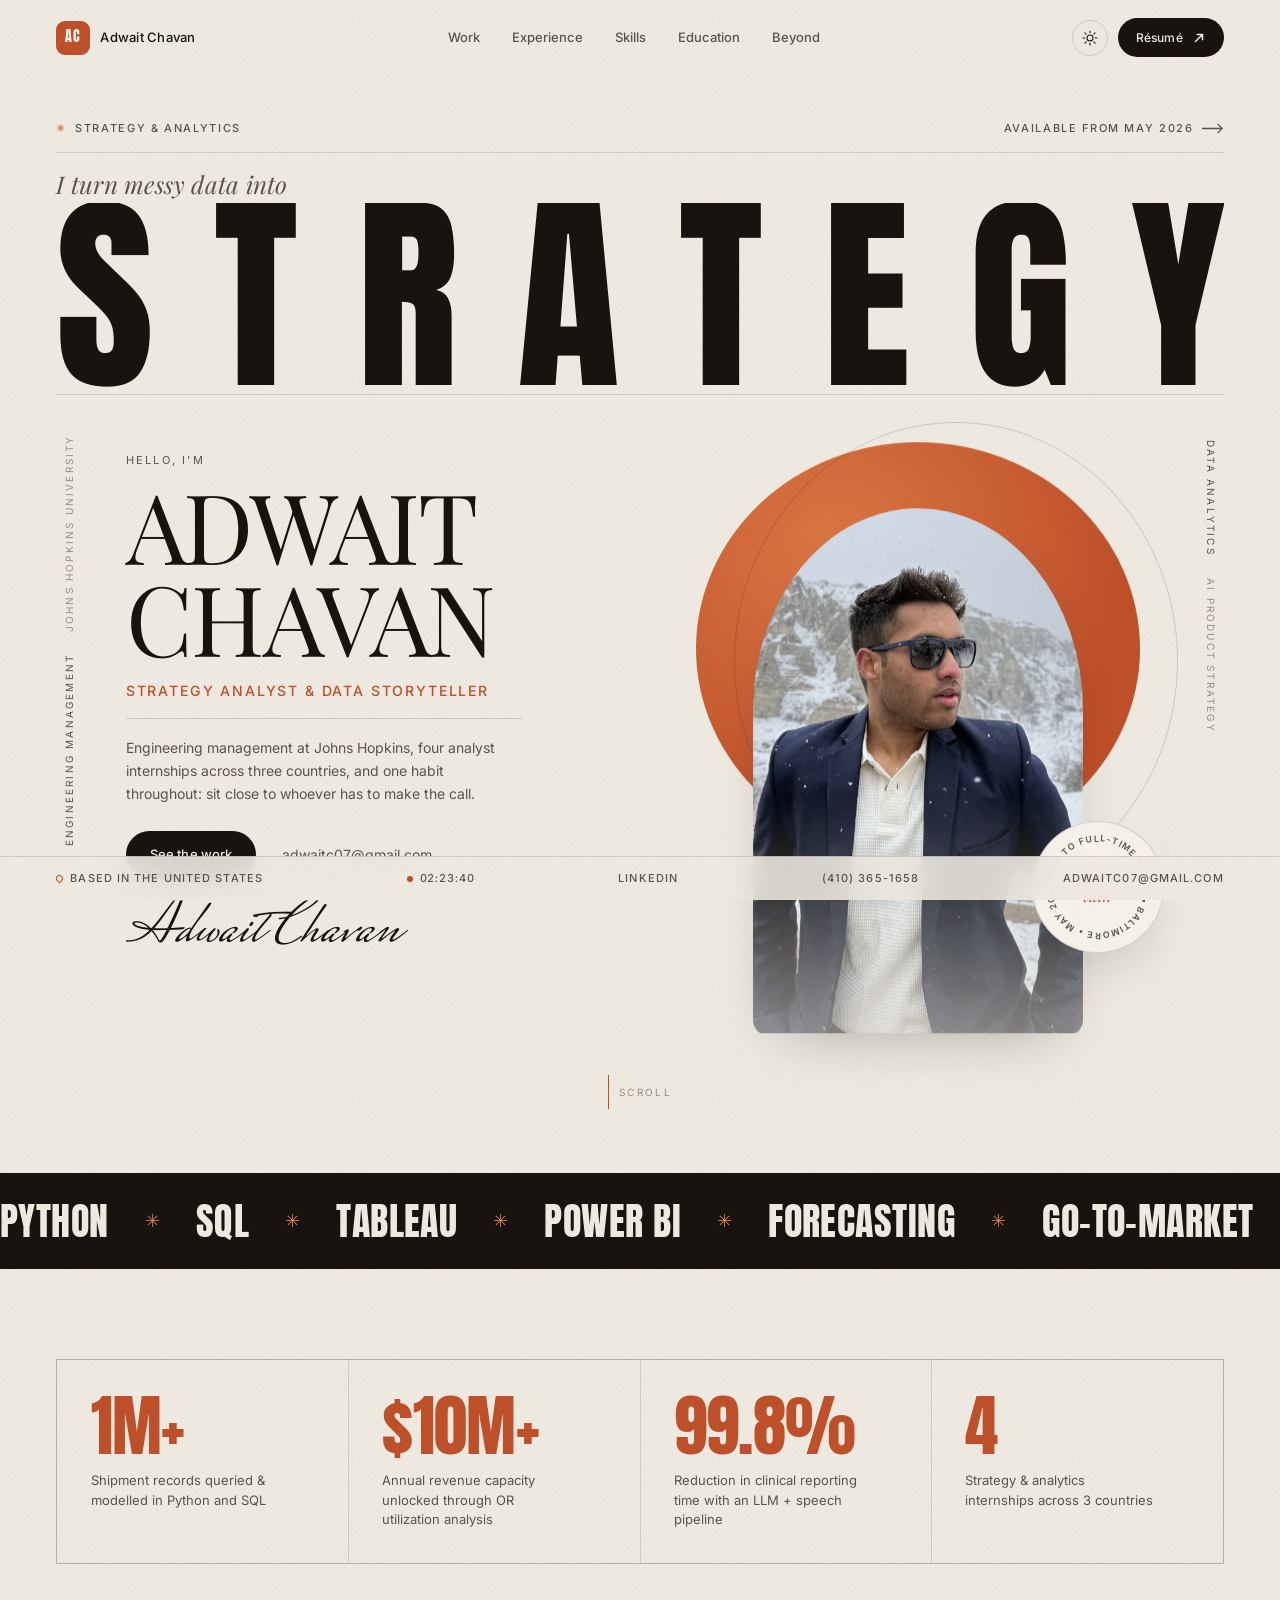
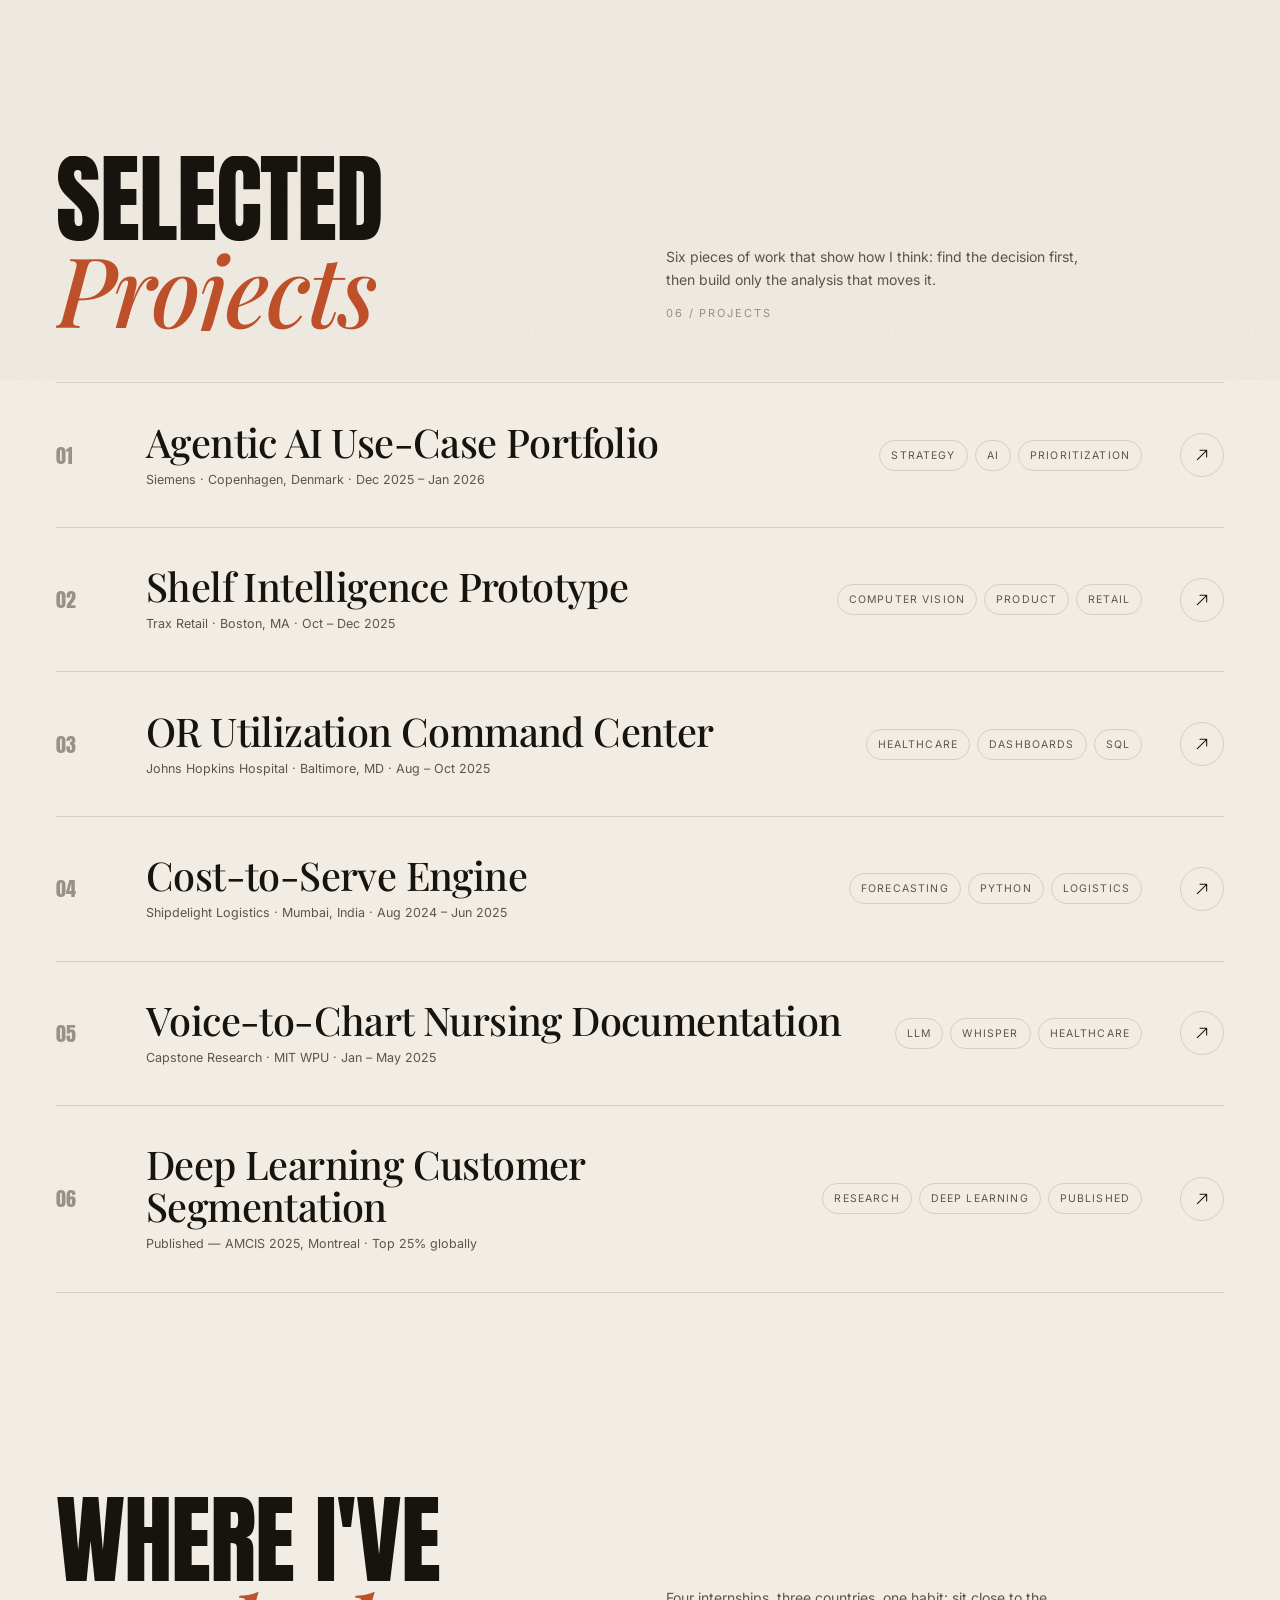
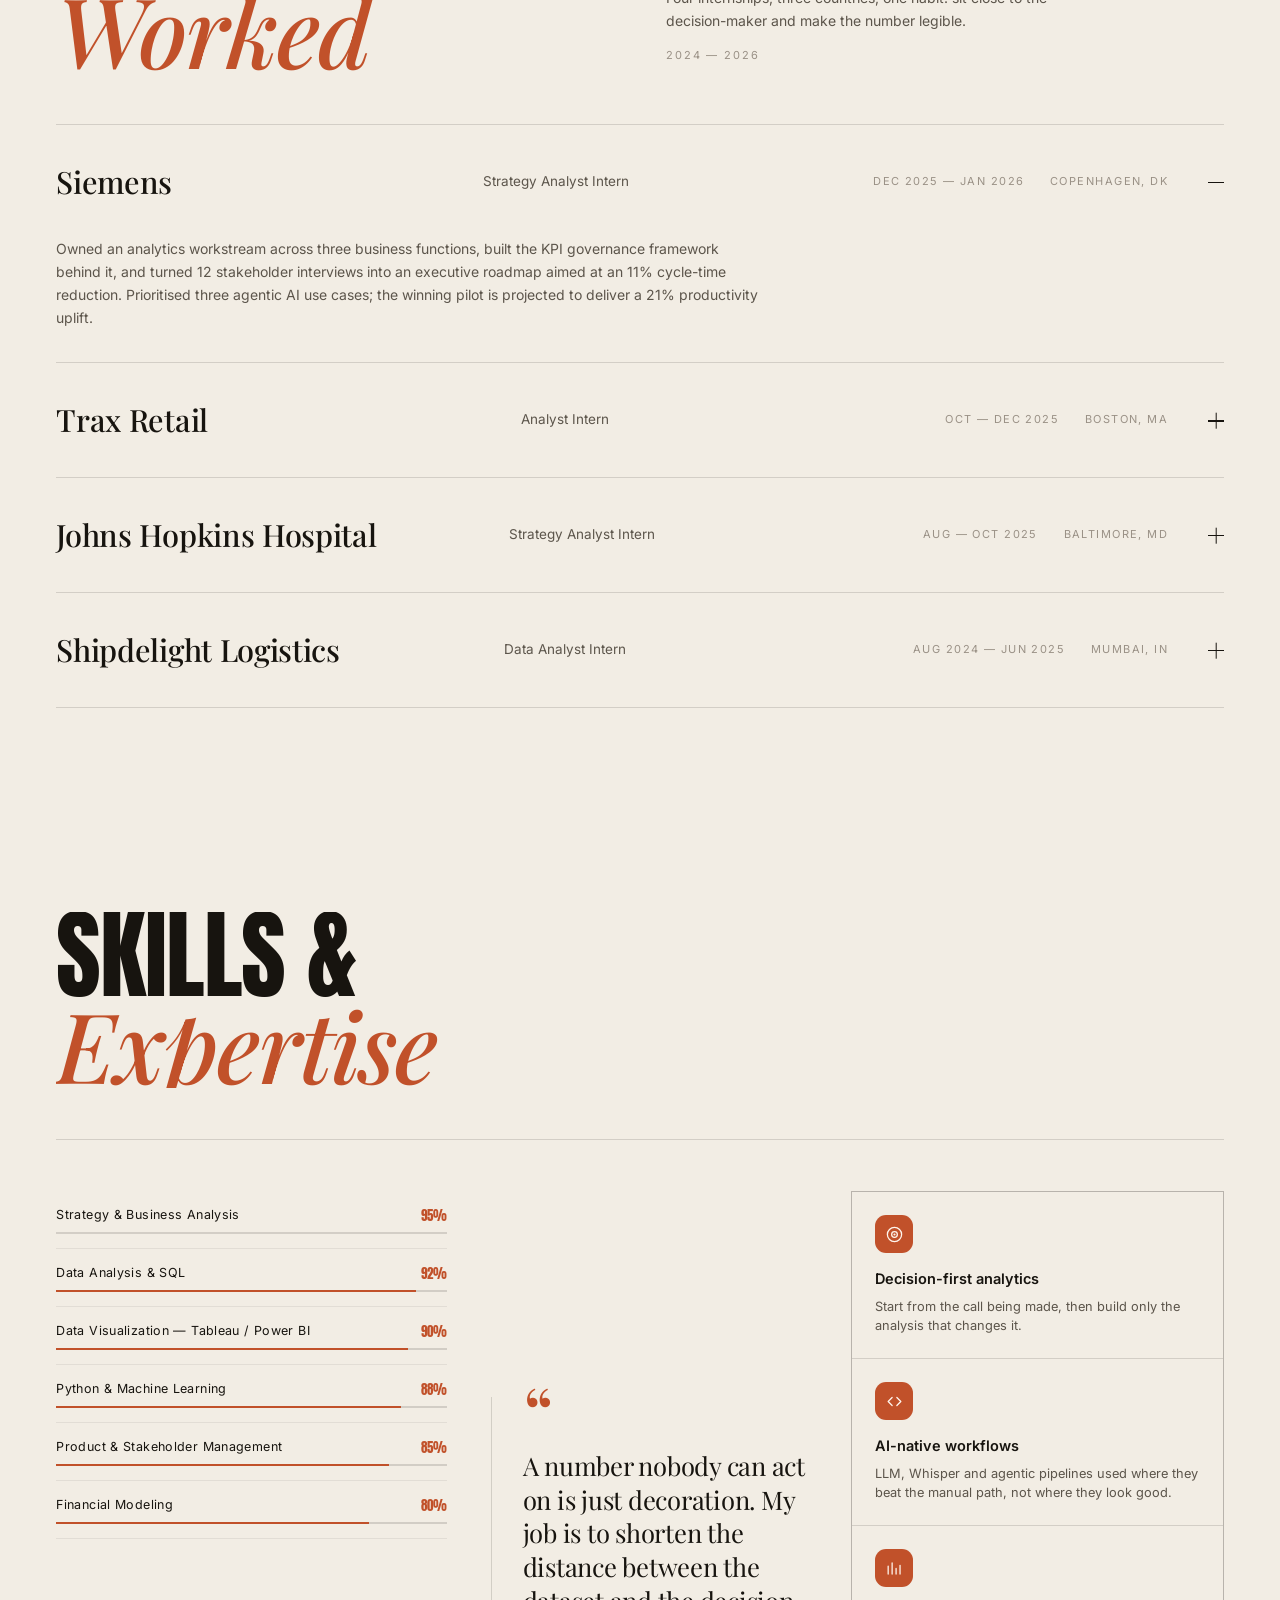
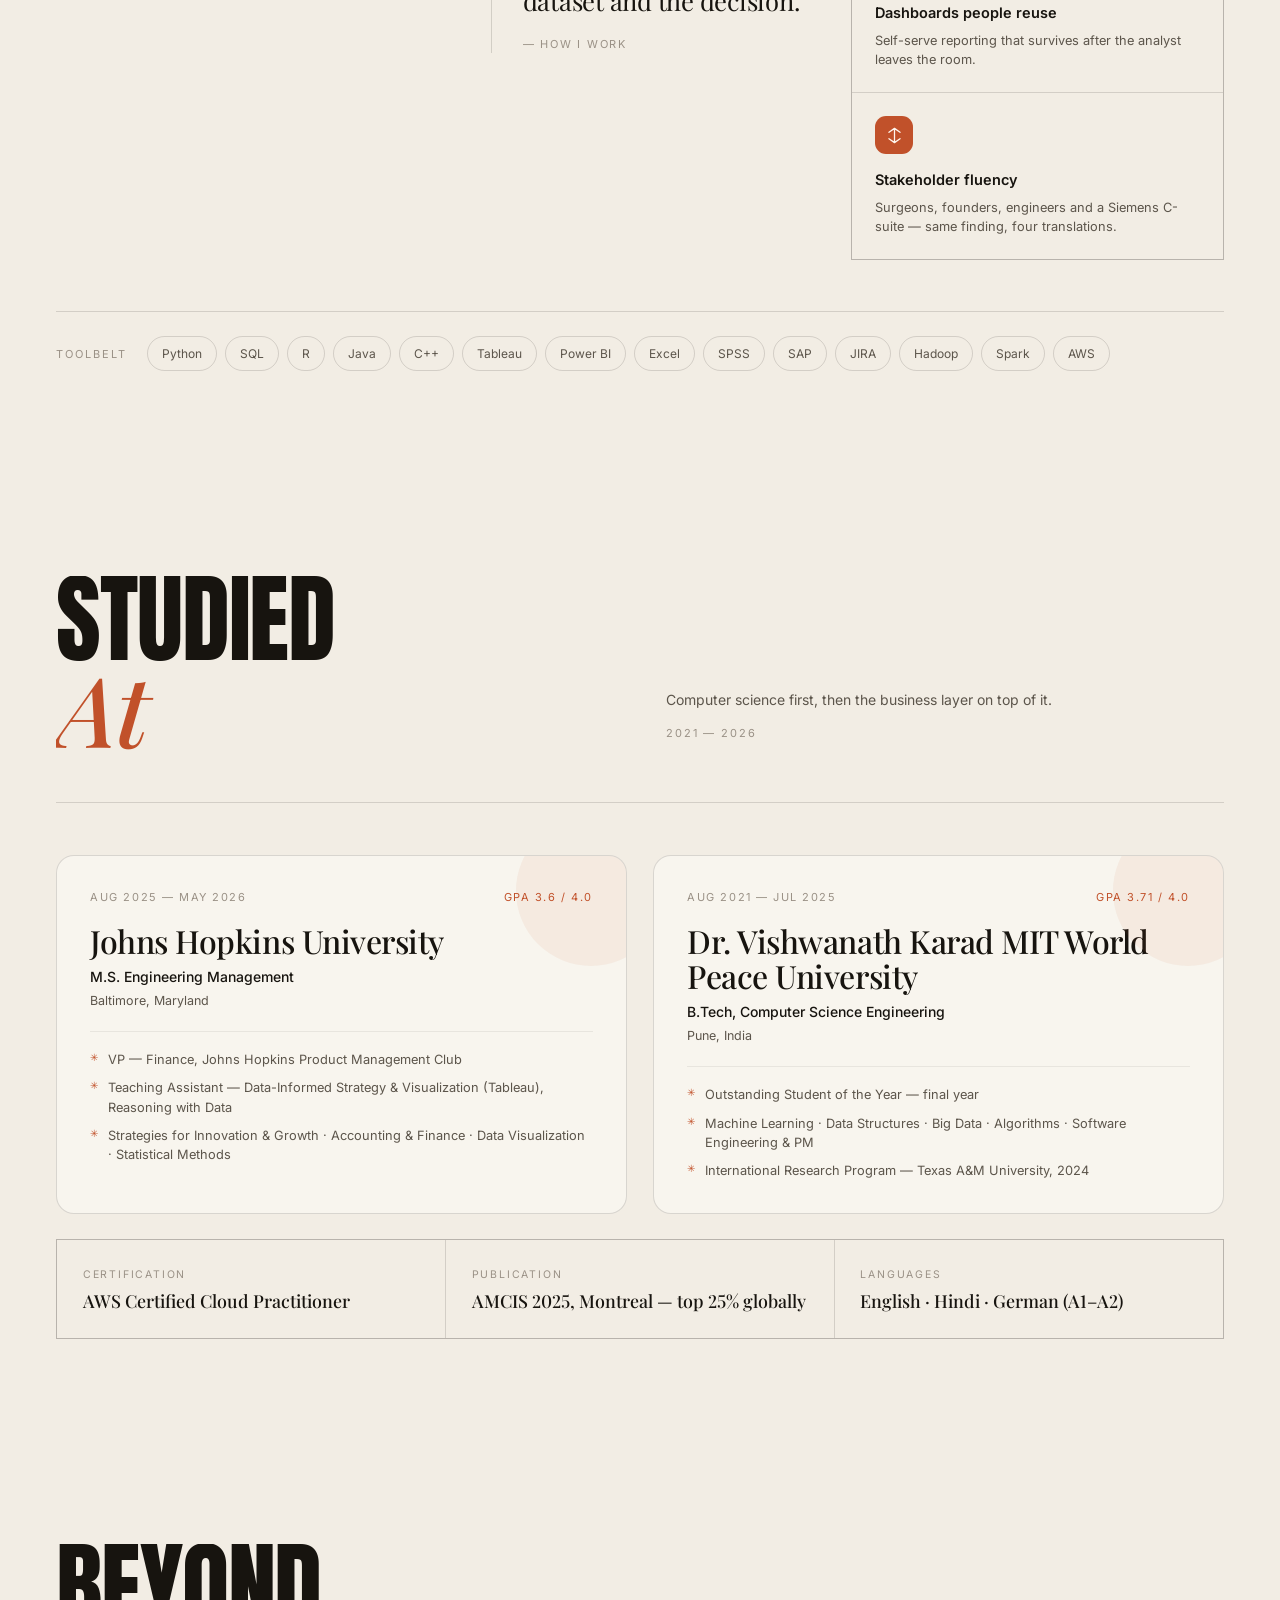
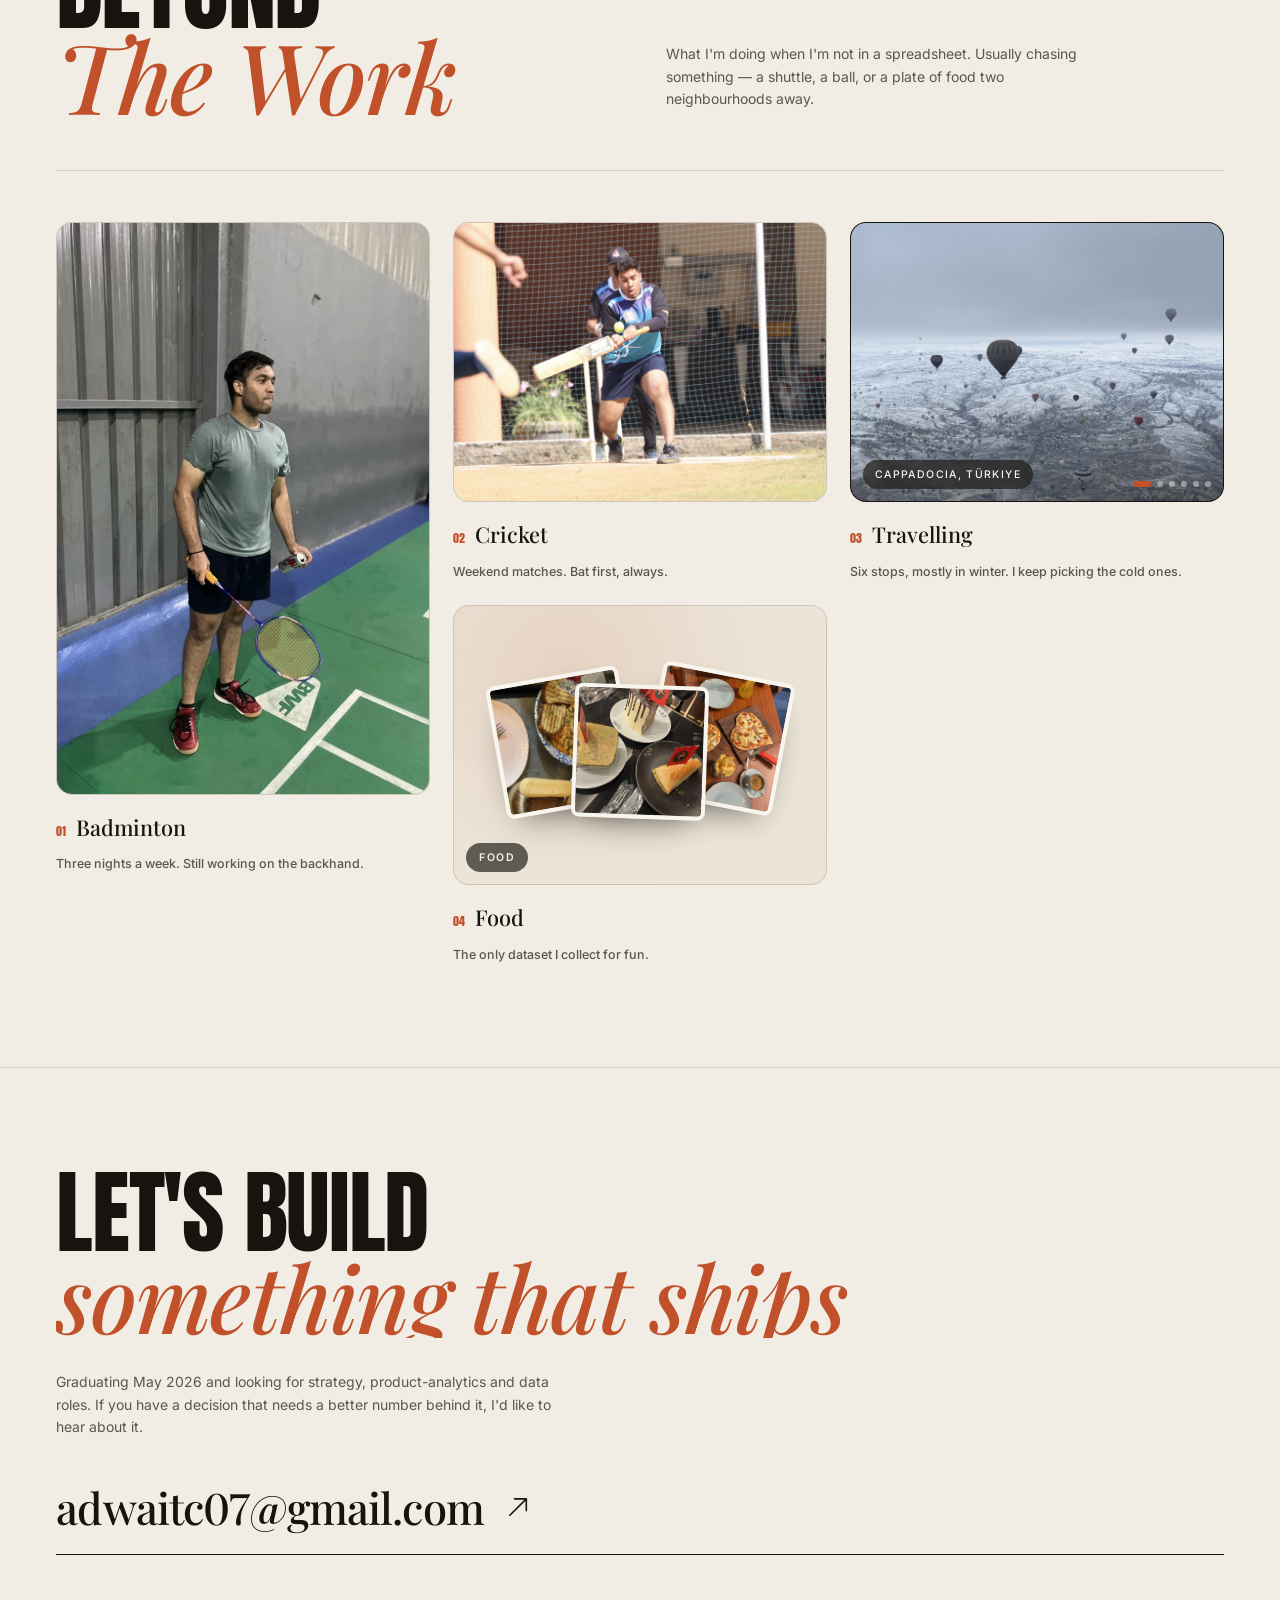
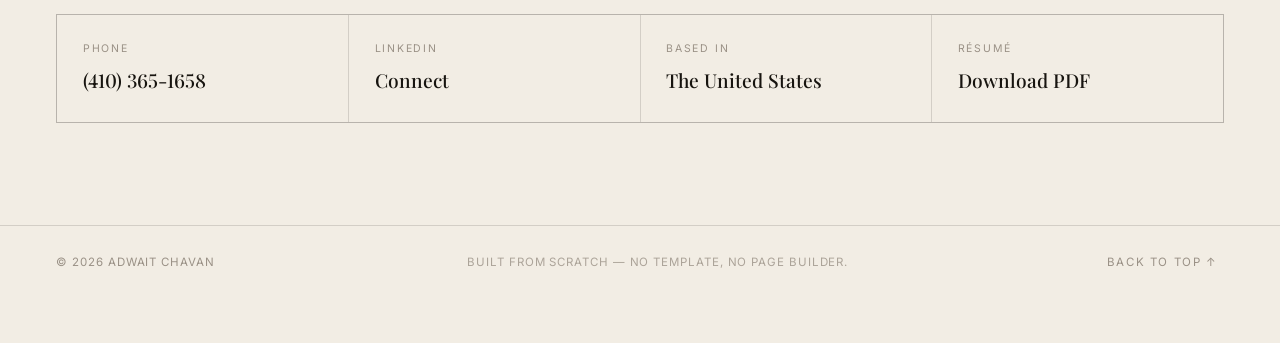
==== index.html @ e2da3b34 "Personal site: editorial portfolio, static HTML/CSS/JS Single-page portfolio with no build step or d" ====
<!doctype html>
<html lang="en" class="no-js" data-theme="light">
<head>
<meta charset="utf-8" />
<script>document.documentElement.classList.remove("no-js");document.documentElement.classList.add("js");</script>
<meta name="viewport" content="width=device-width, initial-scale=1, viewport-fit=cover" />
<title>Adwait Chavan — Strategy &amp; Data Analyst</title>
<meta name="description" content="Adwait Chavan — MS Engineering Management at Johns Hopkins. Strategy and data analyst turning operational data into decisions. Siemens, Trax Retail, Johns Hopkins Hospital, Shipdelight." />
<meta name="author" content="Adwait Chavan" />
<meta name="theme-color" content="#F2EDE4" />

<meta property="og:type" content="website" />
<meta property="og:title" content="Adwait Chavan — Strategy &amp; Data Analyst" />
<meta property="og:description" content="Turning messy operational data into decisions leaders can act on." />
<meta property="og:image" content="assets/img/og-image.jpg" />
<meta name="twitter:card" content="summary_large_image" />

<link rel="icon" href="data:image/svg+xml,%3Csvg xmlns='http://www.w3.org/2000/svg' viewBox='0 0 100 100'%3E%3Crect width='100' height='100' rx='22' fill='%23C1512A'/%3E%3Ctext x='50' y='68' font-family='Georgia,serif' font-size='54' font-weight='700' fill='%23F5F1E8' text-anchor='middle'%3EA%3C/text%3E%3C/svg%3E" />

<link rel="preconnect" href="https://fonts.googleapis.com" />
<link rel="preconnect" href="https://fonts.gstatic.com" crossorigin />
<link href="https://fonts.googleapis.com/css2?family=Anton&family=Playfair+Display:ital,wght@0,400;0,500;0,600;0,700;1,400;1,500&family=Inter:wght@300;400;500;600&family=Mrs+Saint+Delafield&display=swap" rel="stylesheet" />
<link rel="stylesheet" href="assets/css/style.css" />
</head>
<body>

<!-- ============ PRELOADER ============ -->
<div class="loader" id="loader" aria-hidden="true">
  <div class="loader__inner">
    <div class="loader__word"><span>A</span><span>D</span><span>W</span><span>A</span><span>I</span><span>T</span></div>
    <div class="loader__meta">
      <span class="loader__label">Loading portfolio</span>
      <span class="loader__count" id="loaderCount">0</span>
    </div>
    <div class="loader__bar"><i id="loaderBar"></i></div>
  </div>
  <div class="loader__curtain"></div>
</div>

<!-- ============ FIXED CHROME ============ -->
<div class="grain" aria-hidden="true"></div>
<div class="scroll-progress" aria-hidden="true"><i id="scrollBar"></i></div>
<div class="cursor" id="cursor" aria-hidden="true"><span class="cursor__label" id="cursorLabel"></span></div>
<div class="cursor-dot" id="cursorDot" aria-hidden="true"></div>

<a class="skip-link" href="#work">Skip to work</a>

<header class="nav" id="nav">
  <a class="nav__mark magnetic" href="#home" aria-label="Adwait Chavan, home">
    <span class="nav__mark-box">AC</span>
    <span class="nav__mark-txt">Adwait&nbsp;Chavan</span>
  </a>

  <nav class="nav__links" aria-label="Primary">
    <a href="#work" data-nav>Work</a>
    <a href="#experience" data-nav>Experience</a>
    <a href="#skills" data-nav>Skills</a>
    <a href="#education" data-nav>Education</a>
    <a href="#beyond" data-nav>Beyond</a>
  </nav>

  <div class="nav__right">
    <button class="theme-toggle magnetic" id="themeToggle" aria-label="Toggle colour theme" title="Toggle theme">
      <svg viewBox="0 0 24 24" class="ico-sun" aria-hidden="true"><circle cx="12" cy="12" r="4.5"/><g><line x1="12" y1="1.5" x2="12" y2="4"/><line x1="12" y1="20" x2="12" y2="22.5"/><line x1="1.5" y1="12" x2="4" y2="12"/><line x1="20" y1="12" x2="22.5" y2="12"/><line x1="4.4" y1="4.4" x2="6.2" y2="6.2"/><line x1="17.8" y1="17.8" x2="19.6" y2="19.6"/><line x1="4.4" y1="19.6" x2="6.2" y2="17.8"/><line x1="17.8" y1="6.2" x2="19.6" y2="4.4"/></g></svg>
      <svg viewBox="0 0 24 24" class="ico-moon" aria-hidden="true"><path d="M20 14.2A8.4 8.4 0 0 1 9.8 4 8.6 8.6 0 1 0 20 14.2Z"/></svg>
    </button>
    <a class="btn btn--sm magnetic" href="assets/docs/Adwait-Chavan-Resume.pdf" target="_blank" rel="noopener" data-cursor="Open">
      Résumé <svg viewBox="0 0 16 16" aria-hidden="true"><path d="M4 12L12 4M12 4H6M12 4v6"/></svg>
    </a>
    <button class="burger" id="burger" aria-label="Open menu" aria-expanded="false"><i></i><i></i></button>
  </div>
</header>

<div class="menu" id="menu" aria-hidden="true">
  <div class="menu__list">
    <a href="#home" data-nav><span>01</span> Home</a>
    <a href="#work" data-nav><span>02</span> Selected Work</a>
    <a href="#experience" data-nav><span>03</span> Experience</a>
    <a href="#skills" data-nav><span>04</span> Skills</a>
    <a href="#education" data-nav><span>05</span> Education</a>
    <a href="#beyond" data-nav><span>06</span> Beyond Work</a>
    <a href="#contact" data-nav><span>07</span> Contact</a>
  </div>
  <div class="menu__foot">
    <span>Baltimore, MD</span>
    <a href="mailto:adwaitc07@gmail.com">adwaitc07@gmail.com</a>
  </div>
</div>

<main>

<!-- ============ HERO ============ -->
<section class="hero" id="home">
  <div class="hero__toprule">
    <span class="tag"><i class="asterisk">✳</i> Strategy &amp; Analytics</span>
    <a class="tag tag--link" href="#contact" data-nav data-cursor="Say hi">Available from May 2026 <svg viewBox="0 0 24 12" aria-hidden="true"><path d="M0 6h22M17 1l5 5-5 5"/></svg></a>
  </div>

  <p class="hero__lead" aria-hidden="true">I turn messy data into</p>
  <div class="hero__giant" id="giant" role="presentation" aria-hidden="true">
      <span class="gword is-active" data-word="DECISIONS"><span>D</span><span>E</span><span>C</span><span>I</span><span>S</span><span>I</span><span>O</span><span>N</span><span>S</span></span>
      <span class="gword" data-word="STRATEGY"><span>S</span><span>T</span><span>R</span><span>A</span><span>T</span><span>E</span><span>G</span><span>Y</span></span>
      <span class="gword" data-word="CLARITY"><span>C</span><span>L</span><span>A</span><span>R</span><span>I</span><span>T</span><span>Y</span></span>
      <span class="gword" data-word="MOMENTUM"><span>M</span><span>O</span><span>M</span><span>E</span><span>N</span><span>T</span><span>U</span><span>M</span></span>
  </div>

  <div class="hero__body">
    <div class="hero__rail hero__rail--l" aria-hidden="true">
      <span>Engineering&nbsp;Management</span>
      <span class="dim">Johns&nbsp;Hopkins&nbsp;University</span>
    </div>

    <div class="hero__intro">
      <p class="eyebrow reveal">Hello, I'm</p>
      <h1 class="hero__name reveal" data-delay="60">Adwait<br />Chavan</h1>
      <p class="hero__role reveal" data-delay="120">Strategy Analyst &amp; Data Storyteller</p>
      <p class="hero__copy reveal" data-delay="180">
        Engineering management at Johns Hopkins, four analyst internships across three
        countries, and one habit throughout: sit close to whoever has to make the call.
      </p>
      <div class="hero__cta reveal" data-delay="240">
        <a class="btn magnetic" href="#work" data-nav data-cursor="Scroll">See the work</a>
        <a class="link-underline magnetic" href="mailto:adwaitc07@gmail.com" data-cursor="Mail">adwaitc07@gmail.com</a>
      </div>
      <div class="signature reveal" data-delay="300" aria-hidden="true">Adwait Chavan</div>
    </div>

    <div class="hero__figure">
      <div class="hero__circle" data-parallax="-40" aria-hidden="true"></div>
      <div class="hero__ring" aria-hidden="true"></div>
      <figure class="hero__photo" data-parallax="26" data-tilt>
        <picture>
          <source srcset="assets/img/adwait-hero.webp" type="image/webp" />
          <img src="assets/img/adwait-hero.jpg" alt="Adwait Chavan standing in the snow in Cappadocia, wearing a navy blazer and sunglasses" width="1400" height="1750" fetchpriority="high" />
        </picture>
      </figure>
      <div class="badge" aria-hidden="true">
        <svg viewBox="0 0 120 120">
          <defs><path id="badgePath" d="M60,60 m-42,0 a42,42 0 1,1 84,0 a42,42 0 1,1 -84,0" /></defs>
          <text><textPath href="#badgePath">OPEN TO FULL-TIME ROLES • BALTIMORE • MAY 2026 • </textPath></text>
        </svg>
        <span class="badge__core">Let's<br />talk</span>
      </div>
    </div>

    <div class="hero__rail hero__rail--r" aria-hidden="true">
      <span>Data&nbsp;Analytics</span>
      <span class="dim">AI&nbsp;Product&nbsp;Strategy</span>
    </div>
  </div>

  <div class="scroll-hint" aria-hidden="true"><i></i> Scroll</div>
</section>

<!-- ============ MARQUEE ============ -->
<div class="marquee" aria-hidden="true">
  <div class="marquee__track" id="marqueeTrack">
    <span>Python</span><em>✳</em><span>SQL</span><em>✳</em><span>Tableau</span><em>✳</em><span>Power BI</span><em>✳</em><span>Forecasting</span><em>✳</em><span>Go-to-Market</span><em>✳</em><span>Financial Modeling</span><em>✳</em><span>Spark</span><em>✳</em><span>R</span><em>✳</em><span>Product Analytics</span><em>✳</em>
  </div>
</div>

<!-- ============ STATS ============ -->
<section class="stats" aria-label="Impact by the numbers">
  <div class="stats__grid">
    <div class="stat reveal">
      <div class="stat__num"><span data-count="1" data-dec="0">1</span>M+</div>
      <p>Shipment records queried &amp; modelled in Python and SQL</p>
    </div>
    <div class="stat reveal" data-delay="80">
      <div class="stat__num">$<span data-count="10">10</span>M+</div>
      <p>Annual revenue capacity unlocked through OR utilization analysis</p>
    </div>
    <div class="stat reveal" data-delay="160">
      <div class="stat__num"><span data-count="99.8" data-dec="1">99.8</span>%</div>
      <p>Reduction in clinical reporting time with an LLM + speech pipeline</p>
    </div>
    <div class="stat reveal" data-delay="240">
      <div class="stat__num"><span data-count="4">4</span></div>
      <p>Strategy &amp; analytics internships across 3 countries</p>
    </div>
  </div>
</section>

<!-- ============ WORK ============ -->
<section class="section work" id="work">
  <div class="section__head">
    <h2 class="section__title" data-split>
      <span class="ink">Selected</span><br /><span class="accent serif">Projects</span>
    </h2>
    <div class="section__lede reveal">
      <p>Six pieces of work that show how I think: find the decision first, then build only the analysis that moves it.</p>
      <span class="section__count">06 / Projects</span>
    </div>
  </div>

  <div class="work__list" id="workList">

    <article class="work__row" data-project data-cursor="View">
      <span class="work__no">01</span>
      <div class="work__main">
        <h3>Agentic AI Use-Case Portfolio</h3>
        <p class="work__meta">Siemens · Copenhagen, Denmark · Dec 2025 – Jan 2026</p>
      </div>
      <div class="work__tags"><span>Strategy</span><span>AI</span><span>Prioritization</span></div>
      <span class="work__arrow" aria-hidden="true">
        <svg viewBox="0 0 24 24"><path d="M5 19L19 5M19 5H9M19 5v10"/></svg>
      </span>
      <div class="work__detail" hidden>
        <p class="d-role">Strategy Analyst Intern — Siemens, Copenhagen</p>
        <p class="d-sum">Siemens wanted to know where agentic AI was actually worth funding. I ran the evaluation end to end and handed the C-suite a ranked, costed roadmap instead of a wish list.</p>
        <ul>
          <li>Managed an analytics workstream across 3 business functions and built a KPI monitoring framework with governance checkpoints, so metrics were tracked consistently against strategic targets.</li>
          <li>Synthesised 12 stakeholder interviews across Sales, Engineering and Customer Service into a single executive roadmap targeting an 11% cycle-time reduction.</li>
          <li>Scored 3 agentic AI use cases on a value-vs-feasibility matrix and led planning for the winning workflow-automation pilot.</li>
        </ul>
        <div class="d-shots">
          <figure>
            <img src="assets/img/siemens-talk.jpg" alt="Presenting an AI and Leadership session to the Siemens team in Copenhagen" loading="lazy" />
            <figcaption>Presenting the AI &amp; Leadership session — how managers should guide their teams on GenAI.</figcaption>
          </figure>
          <figure>
            <img src="assets/img/siemens-team.jpg" alt="The Siemens Copenhagen intern cohort in the office atrium" loading="lazy" />
            <figcaption>The cohort at Siemens Denmark HQ, Ballerup.</figcaption>
          </figure>
        </div>
        <div class="d-stats"><b>21%</b><span>projected productivity uplift</span><b>11%</b><span>cycle-time reduction target</span></div>
        <div class="d-tags"><span>Value vs. feasibility</span><span>KPI governance</span><span>Executive roadmap</span><span>Stakeholder interviews</span></div>
      </div>
    </article>

    <article class="work__row" data-project data-cursor="View">
      <span class="work__no">02</span>
      <div class="work__main">
        <h3>Shelf Intelligence Prototype</h3>
        <p class="work__meta">Trax Retail · Boston, MA · Oct – Dec 2025</p>
      </div>
      <div class="work__tags"><span>Computer Vision</span><span>Product</span><span>Retail</span></div>
      <span class="work__arrow" aria-hidden="true">
        <svg viewBox="0 0 24 24"><path d="M5 19L19 5M19 5H9M19 5v10"/></svg>
      </span>
      <div class="work__detail" hidden>
        <p class="d-role">Analyst Intern — Trax Retail, Boston</p>
        <p class="d-sum">Store teams were walking aisles to find empty shelves. I prototyped the version where the shelf tells them first.</p>
        <ul>
          <li>Built an agentic AI prototype on shelf imagery and sensor data to detect out-of-stock items, cutting manual store checks by 80%.</li>
          <li>Designed a multi-signal model fusing foot traffic, Shopkick and shelf-sensor data to flag availability issues 60% faster.</li>
          <li>Validated product-market fit with 10+ store-operations teams and positioned a premium AI shelf-monitoring tier for launch.</li>
        </ul>
        <div class="d-stats"><b>80%</b><span>fewer manual store checks</span><b>60%</b><span>faster issue detection</span></div>
        <div class="d-tags"><span>Multi-signal modelling</span><span>Prototype</span><span>PMF validation</span><span>Pricing tier</span></div>
      </div>
    </article>

    <article class="work__row" data-project data-cursor="View">
      <span class="work__no">03</span>
      <div class="work__main">
        <h3>OR Utilization Command Center</h3>
        <p class="work__meta">Johns Hopkins Hospital · Baltimore, MD · Aug – Oct 2025</p>
      </div>
      <div class="work__tags"><span>Healthcare</span><span>Dashboards</span><span>SQL</span></div>
      <span class="work__arrow" aria-hidden="true">
        <svg viewBox="0 0 24 24"><path d="M5 19L19 5M19 5H9M19 5v10"/></svg>
      </span>
      <div class="work__detail" hidden>
        <p class="d-role">Strategy Analyst Intern — Johns Hopkins Hospital</p>
        <p class="d-sum">Hospital leadership was waiting on analysts for numbers they needed daily. I built the dashboard that made the waiting unnecessary — and used it to find $10M of idle capacity.</p>
        <ul>
          <li>Built and deployed a real-time operational analytics dashboard for staffing, patient flow and OR utilization KPIs, letting leadership self-serve daily reporting.</li>
          <li>Analysed OR scheduling data in Excel and SQL to tie historical utilization patterns to forward capacity risk.</li>
          <li>Owned recurring reporting as the central analytics contact, translating findings into plain-language decisions for clinical leaders.</li>
        </ul>
        <div class="d-stats"><b>65 → 77%</b><span>surgeon utilization</span><b>$10M+</b><span>annual revenue capacity</span></div>
        <div class="d-tags"><span>SQL</span><span>Excel</span><span>Capacity planning</span><span>Executive reporting</span></div>
      </div>
    </article>

    <article class="work__row" data-project data-cursor="View">
      <span class="work__no">04</span>
      <div class="work__main">
        <h3>Cost-to-Serve Engine</h3>
        <p class="work__meta">Shipdelight Logistics · Mumbai, India · Aug 2024 – Jun 2025</p>
      </div>
      <div class="work__tags"><span>Forecasting</span><span>Python</span><span>Logistics</span></div>
      <span class="work__arrow" aria-hidden="true">
        <svg viewBox="0 0 24 24"><path d="M5 19L19 5M19 5H9M19 5v10"/></svg>
      </span>
      <div class="work__detail" hidden>
        <p class="d-role">Data Analyst Intern — Shipdelight Logistics Technologies</p>
        <p class="d-sum">A million shipments, no clear view of which ones actually made money. I built the model that answered it, then the cadence that kept answering it every week.</p>
        <ul>
          <li>Queried and analysed 1M+ shipment records in Python and SQL to surface cost-to-serve patterns across a first-mile and last-mile network.</li>
          <li>Built regression and time-series forecasting models that contributed to a 12.7% revenue uplift and an 18% efficiency gain.</li>
          <li>Shipped self-serve KPI dashboards with tech and ops, then ran a weekly review presenting margin risk directly to the CEO and founders.</li>
        </ul>
        <div class="d-stats"><b>12.7%</b><span>revenue uplift</span><b>18%</b><span>operational efficiency</span></div>
        <div class="d-tags"><span>Time-series</span><span>Regression</span><span>Dashboarding</span><span>CEO reporting</span></div>
      </div>
    </article>

    <article class="work__row" data-project data-cursor="View">
      <span class="work__no">05</span>
      <div class="work__main">
        <h3>Voice-to-Chart Nursing Documentation</h3>
        <p class="work__meta">Capstone Research · MIT WPU · Jan – May 2025</p>
      </div>
      <div class="work__tags"><span>LLM</span><span>Whisper</span><span>Healthcare</span></div>
      <span class="work__arrow" aria-hidden="true">
        <svg viewBox="0 0 24 24"><path d="M5 19L19 5M19 5H9M19 5v10"/></svg>
      </span>
      <div class="work__detail" hidden>
        <p class="d-role">Lead — Capstone research project</p>
        <p class="d-sum">Nurses spend their shift typing. We gave them a microphone and a model, and got the chart back in seconds — at 94% clinical equivalence.</p>
        <ul>
          <li>Engineered an AI documentation system on OpenAI APIs and Whisper that cut reporting time by 99.8%.</li>
          <li>Optimised a dual-input workflow (voice + manual) to reach 94% clinical equivalence with nurse-written notes.</li>
          <li>Ran feasibility and competitive analysis on EHR integration, delivering a roadmap with risks and ROI projections.</li>
        </ul>
        <div class="d-stats"><b>99.8%</b><span>reporting time cut</span><b>94%</b><span>clinical equivalence</span></div>
        <div class="d-tags"><span>Whisper</span><span>LLM pipeline</span><span>EHR feasibility</span><span>ROI modelling</span></div>
      </div>
    </article>

    <article class="work__row" data-project data-cursor="View">
      <span class="work__no">06</span>
      <div class="work__main">
        <h3>Deep Learning Customer Segmentation</h3>
        <p class="work__meta">Published — AMCIS 2025, Montreal · Top 25% globally</p>
      </div>
      <div class="work__tags"><span>Research</span><span>Deep Learning</span><span>Published</span></div>
      <span class="work__arrow" aria-hidden="true">
        <svg viewBox="0 0 24 24"><path d="M5 19L19 5M19 5H9M19 5v10"/></svg>
      </span>
      <div class="work__detail" hidden>
        <p class="d-role">Author — peer-reviewed paper, AMCIS 2025</p>
        <p class="d-sum">“Deep Learning Strategies for Optimizing Customer Segmentation” — accepted at the Americas Conference on Information Systems, ranked in the top 25% of global submissions.</p>
        <ul>
          <li>Benchmarked deep-learning segmentation approaches against classical clustering on real transaction data.</li>
          <li>Presented findings at AMCIS 2025 in Montreal, Canada.</li>
          <li>Companion work: led predictive aviation risk models at the Texas A&amp;M International Research Program, reaching 90.04% accuracy.</li>
        </ul>
        <div class="d-stats"><b>Top 25%</b><span>of global AMCIS submissions</span><b>90.04%</b><span>aviation risk model accuracy</span></div>
        <a class="d-link" href="https://aisel.aisnet.org/amcis2025/sig_odis/sig_odis/13/" target="_blank" rel="noopener">
          Read the paper in the AIS eLibrary
          <svg viewBox="0 0 24 24" aria-hidden="true"><path d="M5 19L19 5M19 5H9M19 5v10"/></svg>
        </a>
        <div class="d-tags"><span>Deep learning</span><span>Clustering</span><span>Peer review</span><span>Texas A&amp;M</span></div>
      </div>
    </article>

  </div>
</section>

<!-- ============ EXPERIENCE ============ -->
<section class="section exp" id="experience">
  <div class="section__head">
    <h2 class="section__title" data-split>
      <span class="ink">Where I've</span><br /><span class="accent serif">Worked</span>
    </h2>
    <div class="section__lede reveal">
      <p>Four internships, three countries, one habit: sit close to the decision-maker and make the number legible.</p>
      <span class="section__count">2024 — 2026</span>
    </div>
  </div>

  <div class="exp__list">
    <details class="exp__item reveal" open>
      <summary>
        <span class="exp__co">Siemens</span>
        <span class="exp__role">Strategy Analyst Intern</span>
        <span class="exp__when">Dec 2025 — Jan 2026</span>
        <span class="exp__place">Copenhagen, DK</span>
        <i class="exp__plus" aria-hidden="true"></i>
      </summary>
      <div class="exp__body">
        <p>Owned an analytics workstream across three business functions, built the KPI governance framework behind it, and turned 12 stakeholder interviews into an executive roadmap aimed at an 11% cycle-time reduction. Prioritised three agentic AI use cases; the winning pilot is projected to deliver a 21% productivity uplift.</p>
      </div>
    </details>

    <details class="exp__item reveal" data-delay="60">
      <summary>
        <span class="exp__co">Trax Retail</span>
        <span class="exp__role">Analyst Intern</span>
        <span class="exp__when">Oct — Dec 2025</span>
        <span class="exp__place">Boston, MA</span>
        <i class="exp__plus" aria-hidden="true"></i>
      </summary>
      <div class="exp__body">
        <p>Prototyped an agentic AI system that reads shelf imagery and sensor data to catch out-of-stocks, cutting manual store checks by 80%. Fused foot traffic, Shopkick and shelf sensors into a multi-signal model that flags availability issues 60% faster, then validated the offer with 10+ store operations teams.</p>
      </div>
    </details>

    <details class="exp__item reveal" data-delay="120">
      <summary>
        <span class="exp__co">Johns Hopkins Hospital</span>
        <span class="exp__role">Strategy Analyst Intern</span>
        <span class="exp__when">Aug — Oct 2025</span>
        <span class="exp__place">Baltimore, MD</span>
        <i class="exp__plus" aria-hidden="true"></i>
      </summary>
      <div class="exp__body">
        <p>Built and deployed a real-time dashboard for staffing, patient flow and OR utilization so leadership could self-serve daily reporting. Connected historical scheduling patterns to future capacity risk and supported lifting surgeon utilization from 65% to 77% — over $10M in annual revenue capacity, with surgeon idle time down to 10%.</p>
      </div>
    </details>

    <details class="exp__item reveal" data-delay="180">
      <summary>
        <span class="exp__co">Shipdelight Logistics</span>
        <span class="exp__role">Data Analyst Intern</span>
        <span class="exp__when">Aug 2024 — Jun 2025</span>
        <span class="exp__place">Mumbai, IN</span>
        <i class="exp__plus" aria-hidden="true"></i>
      </summary>
      <div class="exp__body">
        <p>Analysed 1M+ shipment records to map cost-to-serve across first-mile and last-mile operations. Regression and time-series forecasting contributed to a 12.7% revenue uplift and 18% efficiency improvement. Established the weekly performance review that put margin risk in front of the CEO and founders.</p>
      </div>
    </details>
  </div>
</section>

<!-- ============ SKILLS ============ -->
<section class="section skills" id="skills">
  <div class="section__head">
    <h2 class="section__title" data-split>
      <span class="ink">Skills &amp;</span><br /><span class="accent serif">Expertise</span>
    </h2>
  </div>

  <div class="skills__grid">
    <div class="skills__bars reveal">
      <div class="bar" data-val="95"><span class="bar__name">Strategy &amp; Business Analysis</span><span class="bar__track"><i style="width:95%"></i></span><span class="bar__pct">95%</span></div>
      <div class="bar" data-val="92"><span class="bar__name">Data Analysis &amp; SQL</span><span class="bar__track"><i style="width:92%"></i></span><span class="bar__pct">92%</span></div>
      <div class="bar" data-val="90"><span class="bar__name">Data Visualization — Tableau / Power BI</span><span class="bar__track"><i style="width:90%"></i></span><span class="bar__pct">90%</span></div>
      <div class="bar" data-val="88"><span class="bar__name">Python &amp; Machine Learning</span><span class="bar__track"><i style="width:88%"></i></span><span class="bar__pct">88%</span></div>
      <div class="bar" data-val="85"><span class="bar__name">Product &amp; Stakeholder Management</span><span class="bar__track"><i style="width:85%"></i></span><span class="bar__pct">85%</span></div>
      <div class="bar" data-val="80"><span class="bar__name">Financial Modeling</span><span class="bar__track"><i style="width:80%"></i></span><span class="bar__pct">80%</span></div>
    </div>

    <blockquote class="skills__quote reveal" data-delay="80">
      <span class="q" aria-hidden="true">&ldquo;</span>
      <p>A number nobody can act on is just decoration. My job is to shorten the distance between the dataset and the decision.</p>
      <cite>— how I work</cite>
    </blockquote>

    <div class="skills__tiles reveal" data-delay="160">
      <div class="tile" data-tilt>
        <span class="tile__ico" aria-hidden="true"><svg viewBox="0 0 24 24"><circle cx="12" cy="12" r="9"/><circle cx="12" cy="12" r="3.6"/><circle cx="12" cy="12" r="0.6" fill="currentColor"/></svg></span>
        <h4>Decision-first analytics</h4>
        <p>Start from the call being made, then build only the analysis that changes it.</p>
      </div>
      <div class="tile" data-tilt>
        <span class="tile__ico" aria-hidden="true"><svg viewBox="0 0 24 24"><path d="M9 7 4 12l5 5M15 7l5 5-5 5"/></svg></span>
        <h4>AI-native workflows</h4>
        <p>LLM, Whisper and agentic pipelines used where they beat the manual path, not where they look good.</p>
      </div>
      <div class="tile" data-tilt>
        <span class="tile__ico" aria-hidden="true"><svg viewBox="0 0 24 24"><path d="M4 19V9m5 10V5m5 14v-7m5 7V8"/></svg></span>
        <h4>Dashboards people reuse</h4>
        <p>Self-serve reporting that survives after the analyst leaves the room.</p>
      </div>
      <div class="tile" data-tilt>
        <span class="tile__ico" aria-hidden="true"><svg viewBox="0 0 24 24"><path d="M12 3v18M5 8l7-5 7 5M5 16l7 5 7-5"/></svg></span>
        <h4>Stakeholder fluency</h4>
        <p>Surgeons, founders, engineers and a Siemens C-suite — same finding, four translations.</p>
      </div>
    </div>
  </div>

  <div class="toolbelt reveal">
    <span class="toolbelt__label">Toolbelt</span>
    <ul>
      <li>Python</li><li>SQL</li><li>R</li><li>Java</li><li>C++</li><li>Tableau</li><li>Power BI</li><li>Excel</li><li>SPSS</li><li>SAP</li><li>JIRA</li><li>Hadoop</li><li>Spark</li><li>AWS</li>
    </ul>
  </div>
</section>

<!-- ============ EDUCATION ============ -->
<section class="section edu" id="education">
  <div class="section__head">
    <h2 class="section__title" data-split>
      <span class="ink">Studied</span><br /><span class="accent serif">At</span>
    </h2>
    <div class="section__lede reveal">
      <p>Computer science first, then the business layer on top of it.</p>
      <span class="section__count">2021 — 2026</span>
    </div>
  </div>

  <div class="edu__grid">
    <article class="edu__card reveal" data-tilt>
      <div class="edu__top">
        <span class="edu__years">Aug 2025 — May 2026</span>
        <span class="edu__gpa">GPA 3.6 / 4.0</span>
      </div>
      <h3>Johns Hopkins University</h3>
      <p class="edu__deg">M.S. Engineering Management</p>
      <p class="edu__place">Baltimore, Maryland</p>
      <ul class="edu__notes">
        <li>VP&nbsp;— Finance, Johns Hopkins Product Management Club</li>
        <li>Teaching Assistant — Data-Informed Strategy &amp; Visualization (Tableau), Reasoning with Data</li>
        <li>Strategies for Innovation &amp; Growth · Accounting &amp; Finance · Data Visualization · Statistical Methods</li>
      </ul>
    </article>

    <article class="edu__card reveal" data-delay="90" data-tilt>
      <div class="edu__top">
        <span class="edu__years">Aug 2021 — Jul 2025</span>
        <span class="edu__gpa">GPA 3.71 / 4.0</span>
      </div>
      <h3>Dr. Vishwanath Karad MIT World Peace University</h3>
      <p class="edu__deg">B.Tech, Computer Science Engineering</p>
      <p class="edu__place">Pune, India</p>
      <ul class="edu__notes">
        <li>Outstanding Student of the Year — final year</li>
        <li>Machine Learning · Data Structures · Big Data · Algorithms · Software Engineering &amp; PM</li>
        <li>International Research Program — Texas A&amp;M University, 2024</li>
      </ul>
    </article>
  </div>

  <div class="edu__extras">
    <div class="extra reveal"><span>Certification</span><b>AWS Certified Cloud Practitioner</b></div>
    <a class="extra reveal" data-delay="60" href="https://aisel.aisnet.org/amcis2025/sig_odis/sig_odis/13/" target="_blank" rel="noopener" data-cursor="Read"><span>Publication</span><b>AMCIS 2025, Montreal — top 25% globally</b></a>
    <div class="extra reveal" data-delay="120"><span>Languages</span><b>English · Hindi · German (A1–A2)</b></div>
  </div>
</section>

<!-- ============ BEYOND ============ -->
<section class="section beyond" id="beyond">
  <div class="section__head">
    <h2 class="section__title" data-split>
      <span class="ink">Beyond</span><br /><span class="accent serif">The Work</span>
    </h2>
    <div class="section__lede reveal">
      <p>What I'm doing when I'm not in a spreadsheet. Usually chasing something — a shuttle, a ball, or a plate of food two neighbourhoods away.</p>
    </div>
  </div>

  <div class="beyond__grid">
    <figure class="hobby hobby--tall reveal" data-tilt data-cursor="Badminton">
      <div class="hobby__media">
        <img src="assets/img/hobby-badminton.jpg" alt="Adwait on a badminton court holding a racket" loading="lazy" data-fallback="badminton" />
        <div class="hobby__fallback" data-fb="badminton" aria-hidden="true">
          <svg viewBox="0 0 200 260" preserveAspectRatio="xMidYMid slice">
            <rect width="200" height="260" class="fb-bg"/>
            <g class="fb-line"><path d="M14 214h172M14 166h172M56 44v192M144 44v192"/></g>
            <g class="fb-ink" transform="translate(84 120) rotate(-28)">
              <ellipse cx="0" cy="-30" rx="27" ry="36"/>
              <g class="fb-string"><path d="M-20 -52v44M-7 -60v60M7 -60v60M20 -52v44M-25 -44h50M-27 -30h54M-25 -16h50M-19 -2h38"/></g>
              <path d="M0 8v46" stroke-width="5"/>
              <path d="M-5 54h10" stroke-width="7"/>
            </g>
            <g class="fb-ink" transform="translate(150 74)">
              <path d="M0 0l-9 -20M0 0l0 -22M0 0l9 -20"/>
              <circle cx="0" cy="4" r="6"/>
            </g>
          </svg>
        </div>
      </div>
      <figcaption><span class="hobby__no">01</span> Badminton<em>Three nights a week. Still working on the backhand.</em></figcaption>
    </figure>

    <figure class="hobby reveal" data-delay="80" data-tilt data-cursor="Cricket">
      <div class="hobby__media">
        <img src="assets/img/hobby-cricket.jpg" alt="Adwait batting during a cricket match" loading="lazy" data-fallback="cricket" />
        <div class="hobby__fallback" data-fb="cricket" aria-hidden="true">
          <svg viewBox="0 0 320 220" preserveAspectRatio="xMidYMid slice">
            <rect width="320" height="220" class="fb-bg"/>
            <g class="fb-line"><path d="M0 170h320M0 190h320"/></g>
            <g class="fb-ink" transform="translate(140 104)">
              <path d="M-56 -44v88M-40 -44v88M-24 -44v88"/>
              <path d="M-62 -50h44" stroke-width="4"/>
              <g transform="rotate(26 40 0)">
                <rect x="28" y="-46" width="22" height="60" rx="7"/>
                <path d="M39 14v26" stroke-width="5"/>
              </g>
              <circle cx="96" cy="40" r="11"/>
              <path d="M96 29a11 11 0 0 1 0 22" stroke-width="2"/>
            </g>
          </svg>
        </div>
      </div>
      <figcaption><span class="hobby__no">02</span> Cricket<em>Weekend matches. Bat first, always.</em></figcaption>
    </figure>

    <figure class="hobby hobby--slides reveal" data-delay="160" data-cursor="Wander">
      <div class="hobby__media" data-slideshow>
          <div class="slide is-active"><img src="assets/img/travel-cappadocia.jpg" alt="Hot-air balloons over snow-covered Cappadocia at dawn" loading="lazy" /><span class="slide__place">Cappadocia, Türkiye</span></div>
          <div class="slide"><video muted loop playsinline preload="none" poster="assets/img/poster-rooftops.jpg" aria-label="Snow-covered rooftops and spires seen from above"><source src="assets/video/travel-rooftops.mp4" type="video/mp4" /></video><span class="slide__place">Copenhagen, Denmark</span></div>
          <div class="slide"><img src="assets/img/travel-istanbul.jpg" alt="A rain-slicked cobbled street in Sultanahmet, Istanbul" loading="lazy" /><span class="slide__place">Istanbul, Türkiye</span></div>
          <div class="slide"><video muted loop playsinline preload="none" poster="assets/img/poster-square.jpg" aria-label="A city square at blue hour"><source src="assets/video/travel-square.mp4" type="video/mp4" /></video><span class="slide__place">Oslo, Norway</span></div>
          <div class="slide"><img src="assets/img/travel-chicago.jpg" alt="Adwait on the riverwalk below the Wrigley Building, Chicago" loading="lazy" /><span class="slide__place">Chicago, USA</span></div>
          <div class="slide"><img src="assets/img/travel-harbour.jpg" alt="A snowed-in Nordic harbour with fishing boats" loading="lazy" /><span class="slide__place">Bergen, Norway</span></div>
        <div class="slides__dots">
            <button class="slides__dot is-active" type="button" aria-label="Go to Cappadocia, Türkiye"></button>
            <button class="slides__dot" type="button" aria-label="Go to Copenhagen, Denmark"></button>
            <button class="slides__dot" type="button" aria-label="Go to Istanbul, Türkiye"></button>
            <button class="slides__dot" type="button" aria-label="Go to Oslo, Norway"></button>
            <button class="slides__dot" type="button" aria-label="Go to Chicago, USA"></button>
            <button class="slides__dot" type="button" aria-label="Go to Bergen, Norway"></button>
        </div>
      </div>
      <figcaption><span class="hobby__no">03</span> Travelling<em>Six stops, mostly in winter. I keep picking the cold ones.</em></figcaption>
    </figure>

    <figure class="hobby hobby--food reveal" data-delay="240" data-cursor="Always eating">
      <div class="hobby__media hobby__media--collage">
        <img class="c c1" src="assets/img/food-pasta.jpg" alt="Two bowls of creamy pasta with grilled bread" loading="lazy" />
        <img class="c c2" src="assets/img/food-dessert.jpg" alt="Baklava and a slice of layered cake at Hafız Mustafa, Istanbul" loading="lazy" />
        <img class="c c3" src="assets/img/food-pizza.jpg" alt="Two heart-shaped pizzas on wooden boards" loading="lazy" />
        <span class="collage__word">FOOD</span>
      </div>
      <figcaption><span class="hobby__no">04</span> Food<em>The only dataset I collect for fun.</em></figcaption>
    </figure>
  </div>
</section>

<!-- ============ CONTACT ============ -->
<section class="section contact" id="contact">
  <div class="contact__inner">
    <h2 class="contact__title" data-split>
      <span class="ink">Let's build</span><br /><span class="accent serif">something that ships</span>
    </h2>

    <p class="contact__copy reveal">
      Graduating May 2026 and looking for strategy, product-analytics and data roles.
      If you have a decision that needs a better number behind it, I'd like to hear about it.
    </p>

    <a class="mailto magnetic reveal" href="mailto:adwaitc07@gmail.com?subject=Hello%20Adwait" data-cursor="Write">
      <span>adwaitc07@gmail.com</span>
      <svg viewBox="0 0 24 24" aria-hidden="true"><path d="M5 19L19 5M19 5H9M19 5v10"/></svg>
    </a>

    <div class="contact__grid">
      <a class="cline reveal" href="tel:+14103651658" data-cursor="Call"><span>Phone</span><b>(410) 365-1658</b></a>
      <a class="cline reveal" data-delay="60" href="https://www.linkedin.com/in/adwait-chavan-65b953113/" target="_blank" rel="noopener" data-cursor="Open"><span>LinkedIn</span><b>Connect</b></a>
      <div class="cline reveal" data-delay="120"><span>Based in</span><b>The United States</b></div>
      <a class="cline reveal" data-delay="180" href="assets/docs/Adwait-Chavan-Resume.pdf" target="_blank" rel="noopener" data-cursor="Open"><span>Résumé</span><b>Download PDF</b></a>
    </div>
  </div>
</section>

</main>

<footer class="footer">
  <span>© <span id="year">2026</span> Adwait Chavan</span>
  <span class="footer__mid">Built from scratch — no template, no page builder.</span>
  <button class="totop magnetic" id="toTop" data-cursor="Top">Back to top ↑</button>
</footer>

<!-- ============ PERSISTENT STATUS BAR ============ -->
<aside class="statusbar" aria-label="Contact details">
  <span class="sb__item sb__loc">
    <i class="sb__pin" aria-hidden="true"></i>
    <b class="sb__full">Based in the United States</b><b class="sb__short">United States</b>
  </span>
  <span class="sb__item sb__clock">
    <i class="sb__pulse" aria-hidden="true"></i>
    <b><span id="clock">--:--:--</span></b>
  </span>
  <a class="sb__item" href="https://www.linkedin.com/in/adwait-chavan-65b953113/" target="_blank" rel="noopener" data-cursor="Open">
    <b>LinkedIn</b>
  </a>
  <a class="sb__item" href="tel:+14103651658" data-cursor="Call">
    <b class="sb__full">(410) 365-1658</b><b class="sb__short">Call</b>
  </a>
  <a class="sb__item" href="mailto:adwaitc07@gmail.com" data-cursor="Mail">
    <b class="sb__full">adwaitc07@gmail.com</b><b class="sb__short">Email</b>
  </a>
</aside>

<!-- ============ PROJECT MODAL ============ -->
<div class="modal" id="modal" role="dialog" aria-modal="true" aria-label="Project detail" hidden>
  <div class="modal__scrim" data-close></div>
  <div class="modal__panel" role="document">
    <button class="modal__close magnetic" data-close aria-label="Close">
      <svg viewBox="0 0 24 24" aria-hidden="true"><path d="M6 6l12 12M18 6L6 18"/></svg>
    </button>
    <span class="modal__no" id="modalNo">01</span>
    <h3 class="modal__title" id="modalTitle"></h3>
    <p class="modal__meta" id="modalMeta"></p>
    <div class="modal__body" id="modalBody"></div>
  </div>
</div>

<script src="assets/js/main.js"></script>
</body>
</html>
---- assets/css/style.css ----
/* ==========================================================================
   Adwait Chavan — personal site
   Editorial portfolio: cream + terracotta, Anton display, Playfair serif.
   ========================================================================== */

/* ---------- tokens ---------- */
:root{
  --lining: "lnum" 1, "tnum" 0;
  --bg:        #F2EDE4;
  --bg-soft:   #EBE4D7;
  --bg-card:   #F8F5EE;
  --ink:       #17140F;
  --ink-soft:  #5C554B;
  --ink-faint: #9A9186;
  --rule:      rgba(23,20,15,.14);
  --rule-soft: rgba(23,20,15,.07);
  --accent:    #C1512A;
  --accent-2:  #E07A45;
  --accent-ink:#FFF6EE;
  --shadow:    0 24px 60px -30px rgba(23,20,15,.35);

  --f-display: "Anton", "Haettenschweiler", "Arial Narrow", sans-serif;
  --f-serif:   "Playfair Display", Georgia, "Times New Roman", serif;
  --f-body:    "Inter", -apple-system, BlinkMacSystemFont, "Segoe UI", Roboto, sans-serif;
  --f-script:  "Mrs Saint Delafield", "Snell Roundhand", cursive;

  --pad: clamp(18px, 4.4vw, 72px);
  --maxw: 1560px;
  --ease: cubic-bezier(.22,1,.36,1);
  --ease-io: cubic-bezier(.7,0,.2,1);
}

html[data-theme="dark"]{
  --bg:        #16130F;
  --bg-soft:   #1E1A15;
  --bg-card:   #201C16;
  --ink:       #F3EDE2;
  --ink-soft:  #ABA294;
  --ink-faint: #6E665A;
  --rule:      rgba(243,237,226,.16);
  --rule-soft: rgba(243,237,226,.08);
  --accent:    #E8794A;
  --accent-2:  #F09A6E;
  --accent-ink:#1A1610;
  --shadow:    0 24px 70px -30px rgba(0,0,0,.8);
}

/* ---------- reset ---------- */
*,*::before,*::after{ box-sizing:border-box; }
html{ -webkit-text-size-adjust:100%; scroll-behavior:smooth; }
body{
  margin:0; background:var(--bg); color:var(--ink);
  font-family:var(--f-body); font-size:clamp(15px,1.02vw,17px);
  line-height:1.62; font-weight:400;
  -webkit-font-smoothing:antialiased; -moz-osx-font-smoothing:grayscale;
  overflow-x:hidden;
  transition:background .5s var(--ease), color .5s var(--ease);
}
body.is-locked{ overflow:hidden; }
h1,h2,h3,h4,p,figure,blockquote,ul{ margin:0; }
ul{ padding:0; list-style:none; }
img{ display:block; max-width:100%; height:auto; }
a{ color:inherit; text-decoration:none; }
button{ font:inherit; color:inherit; background:none; border:0; cursor:pointer; }
svg{ display:block; }
::selection{ background:var(--accent); color:var(--accent-ink); }

.skip-link{
  position:fixed; top:-100px; left:12px; z-index:999; padding:10px 16px;
  background:var(--ink); color:var(--bg); border-radius:4px;
}
.skip-link:focus{ top:12px; }
:focus-visible{ outline:2px solid var(--accent); outline-offset:3px; border-radius:2px; }

/* ---------- fixed chrome ---------- */
.grain{
  position:fixed; inset:-120%; z-index:9000; pointer-events:none; opacity:.32;
  background-image:url("data:image/svg+xml,%3Csvg xmlns='http://www.w3.org/2000/svg' width='180' height='180'%3E%3Cfilter id='n'%3E%3CfeTurbulence type='fractalNoise' baseFrequency='.85' numOctaves='3'/%3E%3C/filter%3E%3Crect width='180' height='180' filter='url(%23n)' opacity='.42'/%3E%3C/svg%3E");
  animation:grainShift 7s steps(6) infinite; mix-blend-mode:multiply;
}
html[data-theme="dark"] .grain{ mix-blend-mode:screen; opacity:.16; }
@keyframes grainShift{
  0%{transform:translate(0,0)} 20%{transform:translate(-3%,2%)} 40%{transform:translate(2%,-3%)}
  60%{transform:translate(-2%,-2%)} 80%{transform:translate(3%,1%)} 100%{transform:translate(0,0)}
}

.scroll-progress{
  position:fixed; top:0; left:0; right:0; height:2px; z-index:8000; pointer-events:none;
}
.scroll-progress i{
  display:block; height:100%; width:0%; background:var(--accent);
  transform-origin:left; transition:width .08s linear;
}

/* custom cursor */
.cursor,.cursor-dot{ position:fixed; z-index:9500; pointer-events:none; top:0; left:0; }
.cursor{
  width:44px; height:44px; margin:-22px 0 0 -22px; border-radius:50%;
  border:1px solid var(--ink); opacity:0;
  display:grid; place-items:center;
  transition:width .32s var(--ease), height .32s var(--ease), margin .32s var(--ease),
             background .32s var(--ease), border-color .32s var(--ease), opacity .3s;
}
.cursor__label{
  font-size:10px; letter-spacing:.14em; text-transform:uppercase; font-weight:600;
  color:var(--accent-ink); opacity:0; transform:scale(.7); transition:opacity .25s,transform .25s;
  white-space:nowrap;
}
.cursor.is-active{ width:88px; height:88px; margin:-44px 0 0 -44px; background:var(--accent); border-color:var(--accent); }
.cursor.is-active .cursor__label{ opacity:1; transform:scale(1); }
.cursor-dot{
  width:6px; height:6px; margin:-3px 0 0 -3px; border-radius:50%;
  background:var(--accent); opacity:0; transition:opacity .3s, transform .3s;
}
.cursor.is-active + .cursor-dot,
.cursor-dot.is-hidden{ opacity:0 !important; }
body.cursor-ready .cursor{ opacity:1; }
body.cursor-ready .cursor-dot{ opacity:1; }
@media (hover:none),(pointer:coarse){ .cursor,.cursor-dot{ display:none; } }

html.no-js .loader,
html.no-js .cursor,
html.no-js .cursor-dot{ display:none !important; }

/* ---------- preloader ---------- */
.loader{
  position:fixed; inset:0; z-index:9800; background:var(--bg);
  display:grid; place-items:center;
}
.loader.is-done{ pointer-events:none; }
.loader.is-done .loader__inner{ opacity:0; transform:translateY(-14px); transition:.5s var(--ease); }
.loader__curtain{
  position:absolute; inset:0; background:var(--ink); transform:scaleY(0); transform-origin:bottom;
}
.loader.is-done .loader__curtain{
  animation:curtain 1.05s var(--ease-io) .25s forwards;
}
@keyframes curtain{
  0%{ transform:scaleY(0); transform-origin:bottom; }
  45%{ transform:scaleY(1); transform-origin:bottom; }
  46%{ transform:scaleY(1); transform-origin:top; }
  100%{ transform:scaleY(0); transform-origin:top; }
}
.loader__inner{ width:min(640px,82vw); text-align:center; }
.loader__word{ display:flex; justify-content:center; gap:.02em; }
.loader__word span{
  font-family:var(--f-display); font-size:clamp(46px,10vw,120px); line-height:1;
  letter-spacing:.01em; opacity:0; transform:translateY(70%);
  animation:loadLetter .8s var(--ease) forwards;
}
.loader__word span:nth-child(1){animation-delay:.05s}
.loader__word span:nth-child(2){animation-delay:.11s}
.loader__word span:nth-child(3){animation-delay:.17s}
.loader__word span:nth-child(4){animation-delay:.23s}
.loader__word span:nth-child(5){animation-delay:.29s}
.loader__word span:nth-child(6){animation-delay:.35s}
@keyframes loadLetter{ to{ opacity:1; transform:translateY(0); } }
.loader__meta{
  display:flex; justify-content:space-between; align-items:baseline;
  margin-top:18px; font-size:11px; letter-spacing:.18em; text-transform:uppercase; color:var(--ink-soft);
}
.loader__count{ font-family:var(--f-display); font-size:22px; letter-spacing:.04em; color:var(--accent); }
.loader__bar{ margin-top:10px; height:1px; background:var(--rule); overflow:hidden; }
.loader__bar i{ display:block; height:100%; width:0%; background:var(--accent); }

/* ---------- nav ---------- */
.nav{
  position:fixed; top:0; left:0; right:0; z-index:7000;
  display:flex; align-items:center; justify-content:space-between; gap:20px;
  padding:18px var(--pad);
  transition:transform .5s var(--ease), background .4s, backdrop-filter .4s, padding .4s, border-color .4s;
  border-bottom:1px solid transparent;
}
.nav.is-stuck{
  background:color-mix(in srgb, var(--bg) 84%, transparent);
  backdrop-filter:blur(14px) saturate(1.2);
  -webkit-backdrop-filter:blur(14px) saturate(1.2);
  border-bottom-color:var(--rule-soft); padding-top:12px; padding-bottom:12px;
}
.nav.is-hidden{ transform:translateY(-110%); }
.nav__mark{ display:flex; align-items:center; gap:10px; }
.nav__mark-box{
  width:34px; height:34px; display:grid; place-items:center; border-radius:9px;
  background:var(--accent); color:var(--accent-ink);
  font-family:var(--f-display); font-size:14px; letter-spacing:.06em;
  transition:transform .5s var(--ease);
}
.nav__mark:hover .nav__mark-box{ transform:rotate(-8deg) scale(1.06); }
.nav__mark-txt{ font-size:13px; font-weight:500; letter-spacing:.02em; }
@media (max-width:640px){ .nav__mark-txt{ display:none; } }

.nav__links{ display:flex; gap:4px; }
.nav__links a{
  position:relative; padding:8px 14px; border-radius:999px;
  font-size:13px; font-weight:500; color:var(--ink-soft);
  transition:color .3s, background .3s;
}
.nav__links a::after{
  content:""; position:absolute; left:14px; right:14px; bottom:5px; height:1px;
  background:var(--accent); transform:scaleX(0); transform-origin:right;
  transition:transform .4s var(--ease);
}
.nav__links a:hover{ color:var(--ink); }
.nav__links a:hover::after{ transform:scaleX(1); transform-origin:left; }
.nav__links a.is-current{ color:var(--ink); background:var(--bg-soft); }
@media (max-width:1000px){ .nav__links{ display:none; } }

.nav__right{ display:flex; align-items:center; gap:10px; }
.theme-toggle{
  width:36px; height:36px; border-radius:50%; border:1px solid var(--rule);
  display:grid; place-items:center; position:relative; overflow:hidden;
}
.theme-toggle svg{ width:16px; height:16px; fill:none; stroke:currentColor; stroke-width:1.6; stroke-linecap:round;
  position:absolute; transition:transform .5s var(--ease), opacity .4s; }
.ico-moon{ transform:translateY(120%) rotate(40deg); opacity:0; }
html[data-theme="dark"] .ico-sun{ transform:translateY(-120%) rotate(-40deg); opacity:0; }
html[data-theme="dark"] .ico-moon{ transform:none; opacity:1; }
.theme-toggle:hover{ border-color:var(--accent); color:var(--accent); }

.btn{
  display:inline-flex; align-items:center; gap:9px;
  padding:13px 24px; border-radius:999px;
  background:var(--ink); color:var(--bg);
  font-size:13px; font-weight:500; letter-spacing:.01em;
  position:relative; overflow:hidden; isolation:isolate;
  transition:color .4s var(--ease);
}
.btn::before{
  content:""; position:absolute; inset:0; z-index:-1; background:var(--accent);
  transform:translateY(101%); transition:transform .55s var(--ease);
}
.btn:hover{ color:var(--accent-ink); }
.btn:hover::before{ transform:translateY(0); }
.btn svg{ width:14px; height:14px; fill:none; stroke:currentColor; stroke-width:1.7; stroke-linecap:round; stroke-linejoin:round;
  transition:transform .45s var(--ease); }
.btn:hover svg{ transform:translate(3px,-3px); }
.btn--sm{ padding:10px 18px; font-size:12px; }
@media (max-width:520px){ .btn--sm{ display:none; } }

.burger{ display:none; width:36px; height:36px; border-radius:50%; border:1px solid var(--rule);
  place-items:center; gap:5px; flex-direction:column; }
.burger i{ display:block; width:15px; height:1.5px; background:currentColor; transition:transform .4s var(--ease), opacity .3s; }
.burger.is-open i:nth-child(1){ transform:translateY(3.25px) rotate(45deg); }
.burger.is-open i:nth-child(2){ transform:translateY(-3.25px) rotate(-45deg); }
@media (max-width:1000px){ .burger{ display:flex; } }

/* full-screen menu */
.menu{
  position:fixed; inset:0; z-index:6900; background:var(--bg-soft);
  display:flex; flex-direction:column; justify-content:center; padding:120px var(--pad) 40px;
  clip-path:inset(0 0 100% 0); transition:clip-path .8s var(--ease); visibility:hidden;
}
.menu.is-open{ clip-path:inset(0 0 0 0); visibility:visible; }
.menu__list{ display:flex; flex-direction:column; gap:2px; }
.menu__list a{
  display:flex; align-items:baseline; gap:16px; padding:10px 0;
  font-family:var(--f-display); font-size:clamp(30px,8.5vw,64px); line-height:1.05;
  text-transform:uppercase; border-bottom:1px solid var(--rule-soft);
  opacity:0; transform:translateY(28px);
  transition:color .3s, padding-left .45s var(--ease);
}
.menu.is-open .menu__list a{ animation:menuIn .6s var(--ease) forwards; }
.menu.is-open .menu__list a:nth-child(1){animation-delay:.16s}
.menu.is-open .menu__list a:nth-child(2){animation-delay:.22s}
.menu.is-open .menu__list a:nth-child(3){animation-delay:.28s}
.menu.is-open .menu__list a:nth-child(4){animation-delay:.34s}
.menu.is-open .menu__list a:nth-child(5){animation-delay:.40s}
.menu.is-open .menu__list a:nth-child(6){animation-delay:.46s}
.menu.is-open .menu__list a:nth-child(7){animation-delay:.52s}
@keyframes menuIn{ to{ opacity:1; transform:translateY(0); } }
.menu__list a span{ font-family:var(--f-body); font-size:12px; color:var(--accent); letter-spacing:.14em; }
.menu__list a:hover{ color:var(--accent); padding-left:16px; }
.menu__foot{ display:flex; justify-content:space-between; margin-top:36px; font-size:12px; color:var(--ink-soft); letter-spacing:.06em; }

/* ---------- shared bits ---------- */
.tag{
  display:inline-flex; align-items:center; gap:8px;
  font-size:11px; font-weight:500; letter-spacing:.15em; text-transform:uppercase; color:var(--ink-soft);
}
.tag--link svg{ width:22px; height:11px; fill:none; stroke:currentColor; stroke-width:1.4;
  transition:transform .45s var(--ease); }
.tag--link:hover{ color:var(--accent); }
.tag--link:hover svg{ transform:translateX(5px); }
.asterisk{ color:var(--accent); font-style:normal; display:inline-block; animation:spin 9s linear infinite; }
@keyframes spin{ to{ transform:rotate(360deg); } }

.eyebrow{ font-size:11px; letter-spacing:.2em; text-transform:uppercase; color:var(--ink-soft); }
.serif{ font-family:var(--f-serif); font-weight:500; font-style:italic; }
.mailto,.cline b,.extra b,.exp__co,.work__main h3,.edu__card h3,.modal__title,.skills__quote p{
  font-variant-numeric:lining-nums; font-feature-settings:"lnum" 1;
}
.accent{ color:var(--accent); }

.link-underline{ position:relative; font-size:14px; color:var(--ink-soft); }
.link-underline::after{
  content:""; position:absolute; left:0; right:0; bottom:-3px; height:1px; background:currentColor;
  transform:scaleX(1); transform-origin:right; transition:transform .4s var(--ease);
}
.link-underline:hover{ color:var(--accent); }
.link-underline:hover::after{ transform:scaleX(0); }

/* Reveal system. The hidden state is scoped to html.js so the page still reads
   with JavaScript off — which means every `.is-in` rule has to carry the same
   html.js prefix, or the hidden state out-specifies it and nothing ever shows. */
html.js .reveal{ opacity:0; transform:translateY(26px); }
html.js .reveal.is-in{ opacity:1; transform:none; transition:opacity .85s var(--ease), transform .85s var(--ease); }
[data-split] .line{ display:block; overflow:hidden; }
[data-split] .line > i{ display:block; font-style:normal; }
html.js [data-split] .line > i{ transform:translateY(105%); }
html.js [data-split].is-in .line > i{ transform:translateY(0); transition:transform 1s var(--ease); }
html.js [data-split].is-in .line:nth-child(2) > i{ transition-delay:.09s; }

/* ---------- hero ---------- */
.hero{ padding:120px var(--pad) 0; max-width:var(--maxw); margin-inline:auto; }
.hero__toprule{
  display:flex; justify-content:space-between; align-items:center;
  padding-bottom:14px; border-bottom:1px solid var(--rule);
}
.hero__lead{
  font-family:var(--f-serif); font-style:italic; font-weight:400;
  font-size:clamp(15px,1.9vw,26px); color:var(--ink-soft);
  margin:.5em 0 -.05em; letter-spacing:.01em;
}
.hero__giant{
  position:relative; height:.87em; overflow:hidden;
  font-family:var(--f-display); font-weight:400;
  font-size:clamp(58px,16.6vw,252px); line-height:.87; letter-spacing:-.012em;
  text-transform:uppercase; margin-bottom:.03em;
}
.gword{
  position:absolute; inset:0; display:flex; justify-content:space-between;
  white-space:nowrap; pointer-events:none;
}
.gword > span{ display:inline-block; transform:translateY(104%); }
html.js .gword > span{ transition:transform .78s var(--ease); }
.gword.is-active > span{ transform:translateY(0); }
.gword.is-out > span{ transform:translateY(-104%); }
/* per-letter stagger, in and out */
.gword > span:nth-child(1){ transition-delay:.00s }
.gword > span:nth-child(2){ transition-delay:.035s }
.gword > span:nth-child(3){ transition-delay:.07s }
.gword > span:nth-child(4){ transition-delay:.105s }
.gword > span:nth-child(5){ transition-delay:.14s }
.gword > span:nth-child(6){ transition-delay:.175s }
.gword > span:nth-child(7){ transition-delay:.21s }
.gword > span:nth-child(8){ transition-delay:.245s }
.gword > span:nth-child(9){ transition-delay:.28s }
/* without JS only the first word exists visually */
html.no-js .gword > span{ transform:none; }
html.no-js .gword:not(.is-active){ display:none; }

.hero__body{
  display:grid; grid-template-columns:26px minmax(0,1fr) minmax(0,.92fr) 26px;
  gap:clamp(20px,3.4vw,56px); align-items:start;
  border-top:1px solid var(--rule); padding-top:clamp(24px,3vw,48px);
}
.hero__rail{
  writing-mode:vertical-rl; display:flex; gap:22px; align-items:center;
  font-size:10px; letter-spacing:.22em; text-transform:uppercase; color:var(--ink-soft);
  padding-top:6px;
}
.hero__rail--l{ transform:rotate(180deg); }
.hero__rail .dim{ color:var(--ink-faint); }
@media (max-width:1000px){ .hero__rail{ display:none; } }

.hero__intro{ padding-top:clamp(6px,1.4vw,26px); max-width:44ch; }
.hero__name{
  font-family:var(--f-serif); font-weight:400;
  font-size:clamp(46px,7.6vw,112px); line-height:.94; letter-spacing:-.02em;
  margin:.1em 0 .18em; text-transform:uppercase;
}
.hero__role{
  color:var(--accent); font-size:clamp(13px,1.1vw,15px);
  letter-spacing:.13em; text-transform:uppercase; font-weight:500;
  padding-bottom:16px; border-bottom:1px solid var(--rule); margin-bottom:18px;
}
.hero__copy{ color:var(--ink-soft); font-size:clamp(14px,1.06vw,16.5px); max-width:42ch; }
.hero__cta{ display:flex; align-items:center; gap:clamp(16px,2vw,30px); margin-top:26px; flex-wrap:wrap; }
.signature{
  font-family:var(--f-script); font-size:clamp(44px,5vw,68px); line-height:1;
  color:var(--ink); margin-top:22px; opacity:.9;
  -webkit-mask-image:linear-gradient(90deg,#000 0 0); mask-image:linear-gradient(90deg,#000 0 0);
}
html.js .signature.is-in{ animation:sigDraw 1.6s var(--ease) .2s both; }
@keyframes sigDraw{
  from{ clip-path:inset(0 100% 0 0); }
  to{ clip-path:inset(0 0 0 0); }
}

.hero__figure{ position:relative; aspect-ratio:4/5; max-width:560px; margin-inline:auto; width:100%; }
.hero__circle{
  position:absolute; inset:3% 3% 27% 3%; border-radius:50%;
  background:radial-gradient(circle at 32% 28%, var(--accent-2), var(--accent) 68%);
  will-change:transform;
}
.hero__ring{
  position:absolute; inset:-2% -5% 21% 11%; border-radius:50%;
  border:1px solid var(--rule); pointer-events:none;
}
.hero__photo{
  position:absolute; inset:11% 15% 0 15%; overflow:hidden;
  border-radius:52% 52% 10px 10px / 40% 40% 3% 3%;
  will-change:transform;
  box-shadow:var(--shadow);
}
.hero__photo img{ width:100%; height:100%; object-fit:cover; object-position:52% 22%; }
.hero__photo::after{
  content:""; position:absolute; inset:0;
  background:linear-gradient(180deg, transparent 55%, color-mix(in srgb, var(--bg) 55%, transparent));
  pointer-events:none;
}
.badge{
  position:absolute; right:-2%; bottom:12%; width:clamp(94px,11vw,132px); aspect-ratio:1;
  display:grid; place-items:center;
  background:var(--bg-card); border-radius:50%; border:1px solid var(--rule);
  box-shadow:var(--shadow);
}
.badge svg{ position:absolute; inset:0; width:100%; height:100%; animation:spin 16s linear infinite; }
.badge text{ font-family:var(--f-body); font-size:8.1px; font-weight:600; letter-spacing:.16em; fill:var(--ink-soft); }
.badge__core{
  font-family:var(--f-serif); font-style:italic; font-size:clamp(13px,1.3vw,17px);
  line-height:1.06; text-align:center; color:var(--accent);
}

.scroll-hint{
  display:flex; align-items:center; gap:10px; justify-content:center;
  padding:clamp(26px,4vw,52px) 0 clamp(16px,2vw,26px);
  font-size:10px; letter-spacing:.24em; text-transform:uppercase; color:var(--ink-faint);
}
.scroll-hint i{ display:block; width:1px; height:34px; background:var(--rule); position:relative; overflow:hidden; }
.scroll-hint i::after{
  content:""; position:absolute; inset:0; background:var(--accent);
  animation:hintRun 1.9s var(--ease-io) infinite;
}
@keyframes hintRun{ 0%{transform:translateY(-100%)} 60%,100%{transform:translateY(100%)} }

@media (max-width:900px){
  .hero{ padding-top:96px; }
  .hero__body{ grid-template-columns:1fr; }
  .hero__figure{ order:-1; max-width:380px; }
  .hero__intro{ max-width:none; }
}

/* ---------- marquee ---------- */
.marquee{
  border-block:1px solid var(--rule); background:var(--ink); color:var(--bg);
  overflow:hidden; padding:16px 0; margin-top:clamp(20px,3vw,40px);
}
html[data-theme="dark"] .marquee{ background:var(--accent); color:var(--accent-ink); }
.marquee__track{ display:flex; align-items:center; gap:36px; width:max-content; animation:slide 34s linear infinite; }
.marquee:hover .marquee__track{ animation-play-state:paused; }
.marquee__track span{
  font-family:var(--f-display); font-size:clamp(20px,3vw,42px); text-transform:uppercase; letter-spacing:.012em; white-space:nowrap;
}
.marquee__track em{ font-style:normal; color:var(--accent-2); font-size:clamp(12px,1.4vw,20px); }
html[data-theme="dark"] .marquee__track em{ color:var(--accent-ink); opacity:.6; }
@keyframes slide{ to{ transform:translateX(-50%); } }

/* ---------- stats ---------- */
.stats{ padding:clamp(48px,7vw,104px) var(--pad); max-width:var(--maxw); margin-inline:auto; }
.stats__grid{ display:grid; grid-template-columns:repeat(4,1fr); gap:1px; background:var(--rule); border:1px solid var(--rule); }
.stat{ background:var(--bg); padding:clamp(22px,2.6vw,38px); }
.stat__num{
  font-family:var(--f-display); font-size:clamp(38px,5.2vw,74px); line-height:1;
  color:var(--accent); letter-spacing:-.01em; margin-bottom:12px;
}
.stat p{ font-size:13px; color:var(--ink-soft); max-width:24ch; line-height:1.5; }
@media (max-width:860px){ .stats__grid{ grid-template-columns:repeat(2,1fr); } }
@media (max-width:460px){ .stats__grid{ grid-template-columns:1fr; } }

/* ---------- section shell ---------- */
.section{ padding:clamp(56px,8vw,132px) var(--pad); max-width:var(--maxw); margin-inline:auto; }
.section__head{
  display:grid; grid-template-columns:minmax(0,1fr) minmax(0,1fr); gap:clamp(20px,4vw,64px);
  align-items:end; padding-bottom:clamp(28px,4vw,56px); border-bottom:1px solid var(--rule);
}
.section__title{
  font-family:var(--f-display); font-weight:400; text-transform:uppercase;
  font-size:clamp(40px,7.6vw,116px); line-height:.9; letter-spacing:-.012em;
}
.section__title .serif{ text-transform:none; letter-spacing:-.02em; }
.section__lede{ display:flex; flex-direction:column; gap:14px; align-items:flex-start; padding-bottom:8px; }
.section__lede p{ color:var(--ink-soft); max-width:46ch; font-size:clamp(14px,1.02vw,16px); }
.section__count{ font-size:11px; letter-spacing:.18em; text-transform:uppercase; color:var(--ink-faint); }
@media (max-width:860px){ .section__head{ grid-template-columns:1fr; align-items:start; } }

/* ---------- work ---------- */
.work__list{ border-bottom:1px solid var(--rule); }
.work__row{
  position:relative; display:grid;
  grid-template-columns:64px minmax(0,1fr) auto 56px; align-items:center;
  gap:clamp(12px,2vw,32px);
  padding:clamp(22px,2.9vw,40px) 0; border-bottom:1px solid var(--rule);
  cursor:pointer; isolation:isolate;
}
.work__list .work__row:last-child{ border-bottom:0; }
.work__row::before{
  content:""; position:absolute; inset:0 calc(var(--pad) * -.35); z-index:-1;
  background:var(--accent); transform:scaleY(0); transform-origin:bottom;
  transition:transform .55s var(--ease);
}
.work__row:hover::before{ transform:scaleY(1); transform-origin:top; }
.work__row:hover, .work__row:hover .work__meta, .work__row:hover .work__no{ color:var(--accent-ink); }
.work__no{
  font-family:var(--f-display); font-size:clamp(16px,1.6vw,22px); color:var(--ink-faint);
  transition:color .4s var(--ease), transform .55s var(--ease);
}
.work__row:hover .work__no{ transform:translateX(6px); }
.work__main h3{
  font-family:var(--f-serif); font-weight:500; letter-spacing:-.015em;
  font-size:clamp(21px,3.1vw,46px); line-height:1.06;
  transition:transform .55s var(--ease);
}
.work__row:hover .work__main h3{ transform:translateX(10px); }
.work__meta{ font-size:12.5px; color:var(--ink-soft); margin-top:7px; transition:color .4s, transform .55s var(--ease); }
.work__row:hover .work__meta{ transform:translateX(10px); }
.work__tags{ display:flex; gap:7px; flex-wrap:wrap; justify-content:flex-end; }
.work__tags span{
  font-size:10.5px; letter-spacing:.11em; text-transform:uppercase; padding:6px 11px;
  border:1px solid var(--rule); border-radius:999px; color:var(--ink-soft);
  transition:border-color .4s, color .4s;
}
.work__row:hover .work__tags span{ border-color:color-mix(in srgb,var(--accent-ink) 45%,transparent); color:var(--accent-ink); }
.work__arrow{
  width:44px; height:44px; border-radius:50%; border:1px solid var(--rule);
  display:grid; place-items:center; justify-self:end;
  transition:background .45s var(--ease), border-color .45s, transform .55s var(--ease);
}
.work__arrow svg{ width:16px; height:16px; fill:none; stroke:currentColor; stroke-width:1.6; stroke-linecap:round; stroke-linejoin:round; }
.work__row:hover .work__arrow{ background:var(--accent-ink); color:var(--accent); border-color:var(--accent-ink); transform:rotate(45deg); }
.work__detail{ display:none; }
@media (max-width:900px){
  .work__row{ grid-template-columns:44px minmax(0,1fr) 40px; }
  .work__tags{ display:none; }
  .work__arrow{ width:36px; height:36px; }
}

/* ---------- experience ---------- */
.exp__list{ border-bottom:1px solid var(--rule); }
.exp__item{ border-bottom:1px solid var(--rule); }
.exp__list .exp__item:last-child{ border-bottom:0; }
.exp__item summary{
  display:grid; grid-template-columns:minmax(0,1.1fr) minmax(0,1fr) auto auto 30px;
  gap:clamp(10px,2vw,28px); align-items:center;
  padding:clamp(20px,2.5vw,32px) 0; cursor:pointer; list-style:none;
  transition:padding-left .5s var(--ease), color .35s;
}
.exp__item summary::-webkit-details-marker{ display:none; }
.exp__item summary:hover{ padding-left:12px; color:var(--accent); }
.exp__co{ font-family:var(--f-serif); font-weight:500; font-size:clamp(19px,2.4vw,34px); letter-spacing:-.01em; }
.exp__role{ font-size:13.5px; color:var(--ink-soft); }
.exp__when,.exp__place{ font-size:11px; letter-spacing:.13em; text-transform:uppercase; color:var(--ink-faint); white-space:nowrap; }
.exp__plus{ position:relative; width:16px; height:16px; justify-self:end; }
.exp__plus::before,.exp__plus::after{
  content:""; position:absolute; inset:50% 0 auto 0; height:1.4px; background:currentColor;
  transition:transform .5s var(--ease);
}
.exp__plus::after{ transform:rotate(90deg); }
.exp__item[open] .exp__plus::after{ transform:rotate(0deg); }
.exp__body{ padding:0 0 clamp(22px,2.6vw,34px); max-width:78ch; }
.exp__body p{ color:var(--ink-soft); font-size:clamp(14px,1.02vw,16px); }
.exp__item[open] .exp__body{ animation:expOpen .6s var(--ease) both; }
@keyframes expOpen{ from{ opacity:0; transform:translateY(-10px); } to{ opacity:1; transform:none; } }
@media (max-width:900px){
  .exp__item summary{ grid-template-columns:minmax(0,1fr) 22px; row-gap:6px; }
  .exp__role,.exp__when,.exp__place{ grid-column:1; }
  .exp__plus{ grid-row:1; grid-column:2; }
}

/* ---------- skills ---------- */
.skills__grid{
  display:grid; grid-template-columns:minmax(0,1.05fr) minmax(0,.85fr) minmax(0,1fr);
  gap:clamp(24px,3.4vw,56px); padding-top:clamp(32px,4vw,60px);
}
.bar{ display:grid; grid-template-columns:1fr auto; gap:6px 12px; padding:14px 0; border-bottom:1px solid var(--rule-soft); }
.bar__name{ grid-area:1 / 1; font-size:12.5px; letter-spacing:.03em; color:var(--ink); }
.bar__pct{ grid-area:1 / 2; justify-self:end; font-family:var(--f-display); font-size:13px; color:var(--accent); }
.bar__track{ grid-area:2 / 1 / 3 / 3; height:2px; background:var(--rule); position:relative; overflow:hidden; }
.bar__track i{ position:absolute; inset:0 auto 0 0; background:var(--accent); transition:width 1.3s var(--ease); }

.skills__quote{
  align-self:center; border-left:1px solid var(--rule); padding-left:clamp(18px,2.4vw,34px);
}
.skills__quote .q{ font-family:var(--f-serif); font-size:74px; line-height:.4; color:var(--accent); display:block; }
.skills__quote p{
  font-family:var(--f-serif); font-size:clamp(19px,2vw,28px); line-height:1.32; letter-spacing:-.01em; margin-top:22px;
}
.skills__quote cite{ display:block; margin-top:18px; font-style:normal; font-size:11px; letter-spacing:.16em; text-transform:uppercase; color:var(--ink-faint); }

.skills__tiles{ display:grid; gap:1px; background:var(--rule); border:1px solid var(--rule); }
.tile{ background:var(--bg); padding:clamp(16px,1.8vw,24px); transition:background .4s; will-change:transform; }
.tile:hover{ background:var(--bg-card); }
.tile__ico{
  width:38px; height:38px; border-radius:11px; background:var(--accent); color:var(--accent-ink);
  display:grid; place-items:center; margin-bottom:14px;
  transition:transform .55s var(--ease);
}
.tile:hover .tile__ico{ transform:rotate(-8deg) scale(1.08); }
.tile__ico svg{ width:19px; height:19px; fill:none; stroke:currentColor; stroke-width:1.6; stroke-linecap:round; stroke-linejoin:round; }
.tile h4{ font-size:14.5px; font-weight:600; margin-bottom:6px; }
.tile p{ font-size:12.8px; color:var(--ink-soft); line-height:1.5; }
@media (max-width:1050px){ .skills__grid{ grid-template-columns:1fr; } .skills__quote{ border-left:0; padding-left:0; border-top:1px solid var(--rule); padding-top:28px; } }

.toolbelt{ margin-top:clamp(34px,4vw,60px); padding-top:24px; border-top:1px solid var(--rule); display:flex; gap:20px; flex-wrap:wrap; align-items:baseline; }
.toolbelt__label{ font-size:11px; letter-spacing:.18em; text-transform:uppercase; color:var(--ink-faint); }
.toolbelt ul{ display:flex; flex-wrap:wrap; gap:8px; }
.toolbelt li{
  font-size:12px; padding:7px 14px; border:1px solid var(--rule); border-radius:999px; color:var(--ink-soft);
  transition:transform .4s var(--ease), background .35s, color .35s, border-color .35s;
}
.toolbelt li:hover{ background:var(--accent); color:var(--accent-ink); border-color:var(--accent); transform:translateY(-3px); }

/* ---------- education ---------- */
.edu__grid{ display:grid; grid-template-columns:repeat(2,1fr); gap:clamp(16px,2vw,28px); padding-top:clamp(32px,4vw,56px); }
.edu__card{
  background:var(--bg-card); border:1px solid var(--rule); border-radius:18px;
  padding:clamp(22px,2.6vw,38px); position:relative; overflow:hidden; will-change:transform;
  transition:border-color .4s, box-shadow .5s var(--ease);
}
.edu__card::after{
  content:""; position:absolute; right:-40px; top:-40px; width:150px; height:150px; border-radius:50%;
  background:var(--accent); opacity:.07; transition:transform .8s var(--ease);
}
.edu__card:hover{ border-color:var(--accent); box-shadow:var(--shadow); }
.edu__card:hover::after{ transform:scale(1.9); }
.edu__top{ display:flex; justify-content:space-between; gap:12px; font-size:11px; letter-spacing:.14em; text-transform:uppercase; color:var(--ink-faint); }
.edu__gpa{ color:var(--accent); }
.edu__card h3{ font-family:var(--f-serif); font-weight:500; font-size:clamp(22px,2.5vw,34px); line-height:1.1; margin:16px 0 8px; letter-spacing:-.015em; }
.edu__deg{ font-size:14px; font-weight:500; }
.edu__place{ font-size:12.5px; color:var(--ink-soft); margin-top:2px; }
.edu__notes{ margin-top:20px; padding-top:18px; border-top:1px solid var(--rule-soft); display:grid; gap:9px; }
.edu__notes li{ font-size:12.8px; color:var(--ink-soft); padding-left:18px; position:relative; line-height:1.5; }
.edu__notes li::before{ content:"✳"; position:absolute; left:0; top:0; color:var(--accent); font-size:10px; }
@media (max-width:820px){ .edu__grid{ grid-template-columns:1fr; } }

.edu__extras{ display:grid; grid-template-columns:repeat(3,1fr); gap:1px; background:var(--rule); border:1px solid var(--rule); margin-top:clamp(16px,2vw,28px); }
.extra{ background:var(--bg); padding:clamp(18px,2vw,26px); display:grid; gap:7px; }
.extra span{ font-size:10.5px; letter-spacing:.17em; text-transform:uppercase; color:var(--ink-faint); }
.extra b{ font-family:var(--f-serif); font-weight:500; font-size:clamp(15px,1.4vw,19px); line-height:1.25; }
@media (max-width:760px){ .edu__extras{ grid-template-columns:1fr; } }

/* ---------- beyond ---------- */
.beyond__grid{
  display:grid; grid-template-columns:repeat(3,1fr); grid-auto-rows:auto;
  gap:clamp(14px,1.8vw,26px); padding-top:clamp(32px,4vw,56px);
}
.hobby{ will-change:transform; }
.hobby--tall{ grid-row:span 2; }
.hobby__media{
  position:relative; overflow:hidden; border-radius:16px; background:var(--bg-soft);
  aspect-ratio:4/3; border:1px solid var(--rule);
}
.hobby--tall .hobby__media{ aspect-ratio:3/4.6; }
.hobby__media img{ width:100%; height:100%; object-fit:cover; transition:transform 1.1s var(--ease), filter .6s; }
.hobby:hover .hobby__media img{ transform:scale(1.06); }
.hobby__media::after{
  content:""; position:absolute; inset:0; background:var(--accent); mix-blend-mode:multiply;
  opacity:0; transition:opacity .5s var(--ease); pointer-events:none;
}
.hobby:hover .hobby__media::after{ opacity:.16; }
.hobby__fallback{ position:absolute; inset:0; display:none; }
.hobby__fallback svg{ width:100%; height:100%; }
.hobby__fallback .fb-bg{ fill:var(--bg-soft); }
.hobby__fallback .fb-line{ stroke:var(--rule); stroke-width:1.5; fill:none; }
.hobby__fallback .fb-ink{ stroke:var(--accent); stroke-width:3; fill:none; stroke-linecap:round; stroke-linejoin:round; }
.hobby__fallback .fb-string{ stroke-width:1; opacity:.55; }
.hobby.no-photo .hobby__fallback{ display:block; }
.hobby.no-photo img{ display:none; }
.hobby__media--type{
  display:grid; align-content:center; gap:12px; padding:clamp(18px,2.4vw,34px);
  background:var(--ink); border-color:var(--ink);
}
html[data-theme="dark"] .hobby__media--type{ background:var(--accent); border-color:var(--accent); }
.hobby__big{
  font-family:var(--f-display); font-size:clamp(46px,6vw,92px); line-height:.88; color:var(--bg);
  text-transform:uppercase; letter-spacing:-.01em;
}
html[data-theme="dark"] .hobby__big{ color:var(--accent-ink); }
.hobby__sub{ font-size:12.5px; color:color-mix(in srgb,var(--bg) 70%,transparent); max-width:30ch; line-height:1.5; }
html[data-theme="dark"] .hobby__sub{ color:color-mix(in srgb,var(--accent-ink) 78%,transparent); }
.hobby figcaption{
  display:flex; flex-wrap:wrap; align-items:baseline; gap:10px;
  padding-top:14px; font-family:var(--f-serif); font-weight:500; font-size:clamp(17px,1.7vw,23px);
}
.hobby__no{ font-family:var(--f-display); font-size:12px; color:var(--accent); }
.hobby figcaption em{
  flex:1 1 100%; font-family:var(--f-body); font-style:normal; font-size:12.5px; color:var(--ink-soft);
}
@media (max-width:900px){
  .beyond__grid{ grid-template-columns:repeat(2,1fr); }
  .hobby--tall{ grid-row:span 1; }
  .hobby--tall .hobby__media{ aspect-ratio:4/3; }
}
@media (max-width:560px){ .beyond__grid{ grid-template-columns:1fr; } }

/* ---------- contact ---------- */
.contact{ border-top:1px solid var(--rule); }
.contact__inner{ display:grid; gap:clamp(20px,2.6vw,34px); }
.contact__title{
  font-family:var(--f-display); font-weight:400; text-transform:uppercase;
  font-size:clamp(38px,7.2vw,112px); line-height:.9; letter-spacing:-.014em;
}
.contact__title .serif{ text-transform:none; }
.contact__copy{ color:var(--ink-soft); max-width:56ch; font-size:clamp(14px,1.06vw,16.5px); }
.mailto{
  display:inline-flex; align-items:center; gap:clamp(12px,1.6vw,22px); align-self:start;
  font-family:var(--f-serif); font-weight:500; font-size:clamp(20px,3.4vw,50px);
  letter-spacing:-.02em; padding-bottom:12px; position:relative;
}
.mailto::after{ content:""; position:absolute; left:0; right:0; bottom:0; height:1px; background:var(--ink);
  transform-origin:left; transition:transform .6s var(--ease), background .3s; }
.mailto:hover{ color:var(--accent); }
.mailto:hover::after{ background:var(--accent); transform:scaleX(1.02); }
.mailto svg{ width:clamp(18px,2.2vw,32px); height:clamp(18px,2.2vw,32px); fill:none; stroke:currentColor;
  stroke-width:1.4; stroke-linecap:round; stroke-linejoin:round; transition:transform .5s var(--ease); }
.mailto:hover svg{ transform:translate(6px,-6px); }

.contact__grid{ display:grid; grid-template-columns:repeat(4,1fr); gap:1px; background:var(--rule); border:1px solid var(--rule); margin-top:clamp(12px,2vw,26px); }
.cline{ background:var(--bg); padding:clamp(18px,2vw,28px); display:grid; gap:8px; transition:background .4s; }
a.cline:hover{ background:var(--accent); color:var(--accent-ink); }
a.cline:hover span{ color:color-mix(in srgb,var(--accent-ink) 70%,transparent); }
.cline span{ font-size:10.5px; letter-spacing:.17em; text-transform:uppercase; color:var(--ink-faint); }
.cline b{ font-family:var(--f-serif); font-weight:500; font-size:clamp(15px,1.5vw,21px); }
@media (max-width:820px){ .contact__grid{ grid-template-columns:repeat(2,1fr); } }
@media (max-width:440px){ .contact__grid{ grid-template-columns:1fr; } }

/* ---------- footer ---------- */
.footer{
  display:flex; justify-content:space-between; align-items:center; gap:16px; flex-wrap:wrap;
  padding:26px var(--pad); border-top:1px solid var(--rule);
  font-size:11.5px; letter-spacing:.08em; text-transform:uppercase; color:var(--ink-faint);
  max-width:var(--maxw); margin-inline:auto;
}
.totop{ letter-spacing:.14em; text-transform:uppercase; font-size:11.5px; transition:color .3s; }
.totop:hover{ color:var(--accent); }

/* ---------- modal ---------- */
.modal{ position:fixed; inset:0; z-index:9200; display:grid; place-items:center; padding:var(--pad); }
.modal[hidden]{ display:none; }
.modal__scrim{ position:absolute; inset:0; background:color-mix(in srgb,var(--ink) 62%,transparent);
  backdrop-filter:blur(6px); -webkit-backdrop-filter:blur(6px); opacity:0; transition:opacity .45s var(--ease); }
.modal.is-open .modal__scrim{ opacity:1; }
.modal__panel{
  position:relative; width:min(760px,100%); max-height:86vh; overflow:auto;
  background:var(--bg-card); border:1px solid var(--rule); border-radius:20px;
  padding:clamp(26px,3.4vw,52px);
  transform:translateY(34px) scale(.98); opacity:0;
  transition:transform .6s var(--ease), opacity .45s var(--ease);
  box-shadow:var(--shadow);
}
.modal.is-open .modal__panel{ transform:none; opacity:1; }
.modal__close{
  position:absolute; top:16px; right:16px; width:40px; height:40px; border-radius:50%;
  border:1px solid var(--rule); display:grid; place-items:center; transition:background .35s, color .35s, transform .5s var(--ease);
}
.modal__close svg{ width:16px; height:16px; fill:none; stroke:currentColor; stroke-width:1.6; stroke-linecap:round; }
.modal__close:hover{ background:var(--accent); color:var(--accent-ink); transform:rotate(90deg); }
.modal__no{ font-family:var(--f-display); font-size:13px; color:var(--accent); letter-spacing:.1em; }
.modal__title{ font-family:var(--f-serif); font-weight:500; font-size:clamp(25px,3.4vw,42px); line-height:1.08; letter-spacing:-.02em; margin:10px 0 6px; }
.modal__meta{ font-size:12.5px; color:var(--ink-soft); padding-bottom:20px; border-bottom:1px solid var(--rule); }
.modal__body{ padding-top:22px; }
.modal__body .d-role{ font-size:11px; letter-spacing:.16em; text-transform:uppercase; color:var(--accent); margin-bottom:14px; }
.modal__body .d-sum{ font-family:var(--f-serif); font-size:clamp(16px,1.5vw,21px); line-height:1.42; margin-bottom:20px; }
.modal__body ul{ display:grid; gap:11px; margin-bottom:24px; }
.modal__body li{ font-size:14px; color:var(--ink-soft); padding-left:20px; position:relative; line-height:1.55; }
.modal__body li::before{ content:""; position:absolute; left:0; top:9px; width:9px; height:1px; background:var(--accent); }
.modal__body .d-stats{
  display:grid; grid-template-columns:repeat(2,1fr); grid-template-rows:auto auto;
  grid-auto-flow:column; gap:6px 20px;
  padding:20px; background:var(--bg-soft); border-radius:12px; margin-bottom:20px;
}
.modal__body .d-stats b{ font-family:var(--f-display); font-size:clamp(24px,2.6vw,34px); color:var(--accent); font-weight:400; line-height:1; }
.modal__body .d-stats span{ font-size:12px; color:var(--ink-soft); }
.modal__body .d-tags{ display:flex; flex-wrap:wrap; gap:7px; }
.modal__body .d-tags span{ font-size:11px; letter-spacing:.08em; padding:6px 12px; border:1px solid var(--rule); border-radius:999px; color:var(--ink-soft); }

/* ---------- reduced motion ---------- */
@media (prefers-reduced-motion:reduce){
  *,*::before,*::after{ animation-duration:.001ms !important; animation-iteration-count:1 !important;
    transition-duration:.001ms !important; scroll-behavior:auto !important; }
  .reveal{ opacity:1 !important; transform:none !important; }
  [data-split] .line > i{ transform:none !important; }
  .gword > span,.loader__word span{ opacity:1 !important; transform:none !important; }
  .gword:not(.is-active){ display:none; }
  .grain{ display:none; }
}

/* ---------- print ---------- */
@media print{
  .nav,.menu,.loader,.grain,.cursor,.cursor-dot,.scroll-progress,.marquee,.modal,.scroll-hint{ display:none !important; }
  body{ background:#fff; color:#000; }
  .reveal{ opacity:1 !important; transform:none !important; }
}

/* ==========================================================================
   Additions: project shots, travel slideshow, food collage, status bar
   ========================================================================== */

/* ---------- project photos inside the modal ---------- */
.modal__body .d-shots{
  display:grid; grid-template-columns:repeat(2,1fr); gap:14px; margin-bottom:24px;
}
.modal__body .d-shots figure{ margin:0; }
.modal__body .d-shots img{
  width:100%; aspect-ratio:3/2; object-fit:cover; border-radius:12px; border:1px solid var(--rule);
}
.modal__body .d-shots figcaption{
  font-size:11.5px; color:var(--ink-faint); line-height:1.45; margin-top:8px;
}
@media (max-width:620px){ .modal__body .d-shots{ grid-template-columns:1fr; } }

.modal__body .d-link{
  display:inline-flex; align-items:center; gap:9px; margin-bottom:22px;
  font-size:13px; font-weight:500; color:var(--accent);
  border-bottom:1px solid color-mix(in srgb, var(--accent) 40%, transparent); padding-bottom:3px;
  transition:gap .4s var(--ease);
}
.modal__body .d-link:hover{ gap:14px; }
.modal__body .d-link svg{ width:13px; height:13px; fill:none; stroke:currentColor; stroke-width:1.8; stroke-linecap:round; stroke-linejoin:round; }

/* ---------- travel slideshow ---------- */
.hobby--slides .hobby__media{ background:var(--ink); }
.hobby--slides .slide{
  position:absolute; inset:0; opacity:0; visibility:hidden;
  transition:opacity .9s var(--ease), visibility .9s, transform 1.2s var(--ease);
  transform:scale(1.04);
}
.hobby--slides .slide.is-active{ opacity:1; visibility:visible; transform:scale(1); }
.hobby--slides .slide > img,
.hobby--slides .slide > video{ width:100%; height:100%; object-fit:cover; display:block; }
.slide__place{
  position:absolute; left:12px; bottom:12px; z-index:2;
  padding:6px 12px; border-radius:999px;
  background:color-mix(in srgb, var(--ink) 62%, transparent);
  backdrop-filter:blur(8px); -webkit-backdrop-filter:blur(8px);
  color:#F6F2EA; font-size:10.5px; letter-spacing:.13em; text-transform:uppercase; font-weight:500;
  opacity:0; transform:translateY(8px); transition:opacity .6s var(--ease) .25s, transform .6s var(--ease) .25s;
}
.slide.is-active .slide__place{ opacity:1; transform:none; }
.slides__dots{
  position:absolute; right:12px; bottom:14px; z-index:3; display:flex; gap:6px;
}
.slides__dot{
  width:6px; height:6px; padding:0; border-radius:50%;
  background:color-mix(in srgb, #F6F2EA 45%, transparent);
  transition:background .4s, transform .4s var(--ease), width .4s var(--ease);
}
.slides__dot.is-active{ background:var(--accent); width:18px; border-radius:999px; }
.slides__dot:hover{ transform:scale(1.3); }
.slides__dot.is-active:hover{ transform:none; }

/* ---------- food collage ---------- */
.hobby__media--collage{
  background:
    radial-gradient(circle at 30% 25%, color-mix(in srgb,var(--accent) 12%, transparent), transparent 60%),
    var(--bg-soft);
  display:grid; place-items:center; overflow:hidden;
}
.hobby__media--collage .c{
  position:absolute; width:36%; height:auto; aspect-ratio:1; object-fit:cover;
  border-radius:8px; border:4px solid var(--bg-card);
  box-shadow:0 16px 34px -18px rgba(23,20,15,.75);
  transition:transform 1s var(--ease);
}
.hobby__media--collage .c1{ transform:translate(-58%,-2%) rotate(-10deg); }
.hobby__media--collage .c2{ transform:translate(0,5%)      rotate(2deg); z-index:2; }
.hobby__media--collage .c3{ transform:translate(58%,-5%)  rotate(11deg); }
.hobby--food:hover .c1{ transform:translate(-76%,-7%) rotate(-16deg); }
.hobby--food:hover .c2{ transform:translate(0,9%)     rotate(0deg) scale(1.07); }
.hobby--food:hover .c3{ transform:translate(76%,-10%) rotate(17deg); }
/* a slow idle drift so the stack is never quite still */
html.js .hobby--food:not(:hover) .c1{ animation:floatA 7s ease-in-out infinite; }
html.js .hobby--food:not(:hover) .c2{ animation:floatB 8.5s ease-in-out infinite; }
html.js .hobby--food:not(:hover) .c3{ animation:floatA 7.8s ease-in-out infinite reverse; }
@keyframes floatA{ 0%,100%{ margin-top:0 } 50%{ margin-top:-9px } }
@keyframes floatB{ 0%,100%{ margin-top:0 } 50%{ margin-top:7px } }
.collage__word{
  position:absolute; left:12px; bottom:12px; z-index:4;
  padding:6px 13px; border-radius:999px;
  background:color-mix(in srgb, var(--ink) 66%, transparent);
  backdrop-filter:blur(8px); -webkit-backdrop-filter:blur(8px);
  color:#F6F2EA; font-family:var(--f-body); font-weight:600;
  font-size:10.5px; letter-spacing:.15em;
  transition:letter-spacing .7s var(--ease), background .5s;
}
.hobby--food:hover .collage__word{ letter-spacing:.3em; background:var(--accent); color:var(--accent-ink); }

/* ---------- persistent status bar ---------- */
:root{ --sb-h: 44px; }
body{ padding-bottom:var(--sb-h); }
.statusbar{
  position:fixed; left:0; right:0; bottom:0; z-index:7500; height:var(--sb-h);
  display:flex; align-items:center; justify-content:space-between; gap:10px;
  padding:0 var(--pad);
  background:color-mix(in srgb, var(--bg) 88%, transparent);
  backdrop-filter:blur(16px) saturate(1.3); -webkit-backdrop-filter:blur(16px) saturate(1.3);
  border-top:1px solid var(--rule);
  font-size:11px; letter-spacing:.1em; text-transform:uppercase;
}
.sb__item{
  display:inline-flex; align-items:center; gap:7px; white-space:nowrap;
  color:var(--ink-soft); transition:color .3s;
}
a.sb__item:hover{ color:var(--accent); }
.sb__item b{ font-weight:500; }
.sb__short{ display:none; }
.sb__pin{
  width:7px; height:7px; border-radius:50% 50% 50% 0;
  transform:rotate(-45deg); border:1.5px solid var(--accent);
}
.sb__pulse{
  width:6px; height:6px; border-radius:50%; background:var(--accent);
  animation:sbPulse 2.4s var(--ease) infinite;
}
@keyframes sbPulse{
  0%,100%{ opacity:1; box-shadow:0 0 0 0 color-mix(in srgb,var(--accent) 55%,transparent); }
  60%{ opacity:.65; box-shadow:0 0 0 6px transparent; }
}
.sb__clock b{ font-variant-numeric:tabular-nums; letter-spacing:.08em; }

@media (max-width:900px){
  :root{ --sb-h:40px; }
  .statusbar{ font-size:9.5px; letter-spacing:.06em; gap:6px; }
  .sb__full{ display:none; }
  .sb__short{ display:inline; }
  .sb__item{ gap:5px; }
}
@media (max-width:380px){
  .sb__loc .sb__short{ display:none; }
  .sb__loc::after{ content:"USA"; font-weight:500; }
}

/* the footer sits above the bar, so it needs no clock of its own */
.footer__mid{ opacity:.8; }
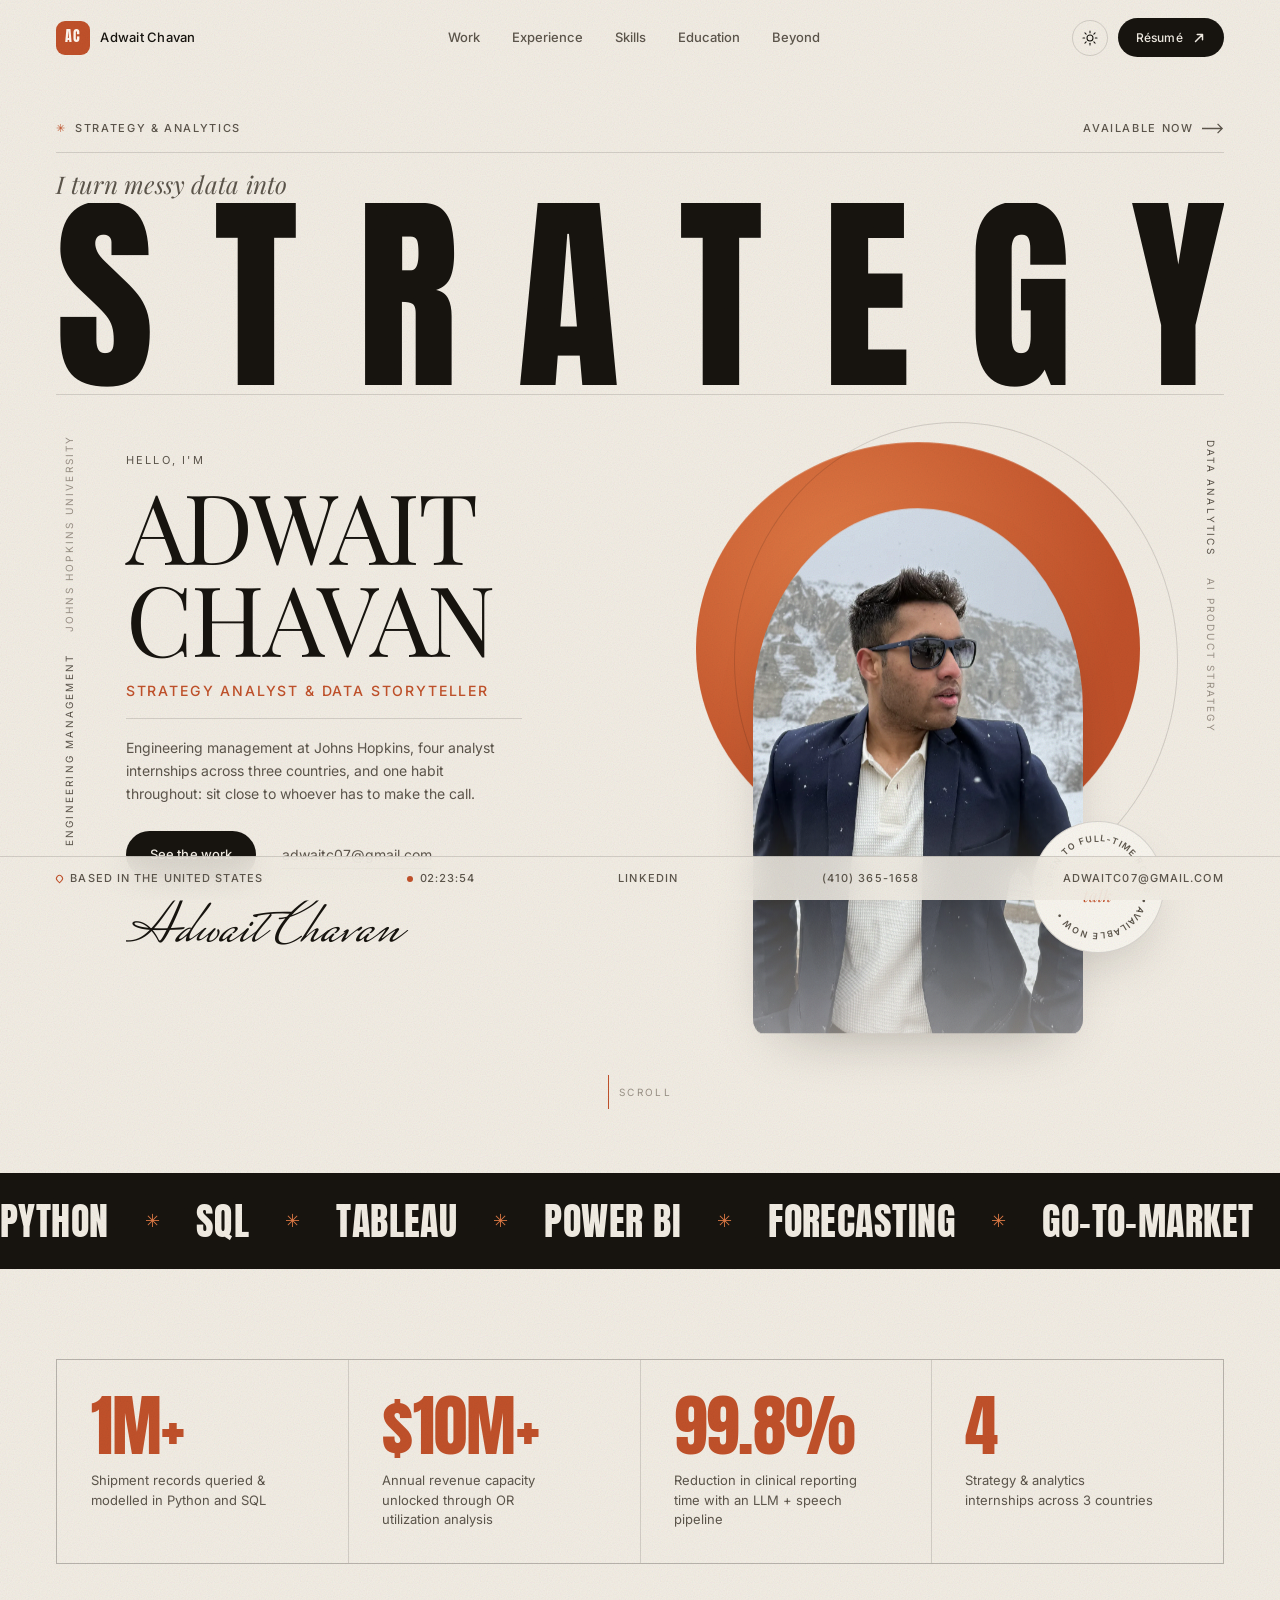
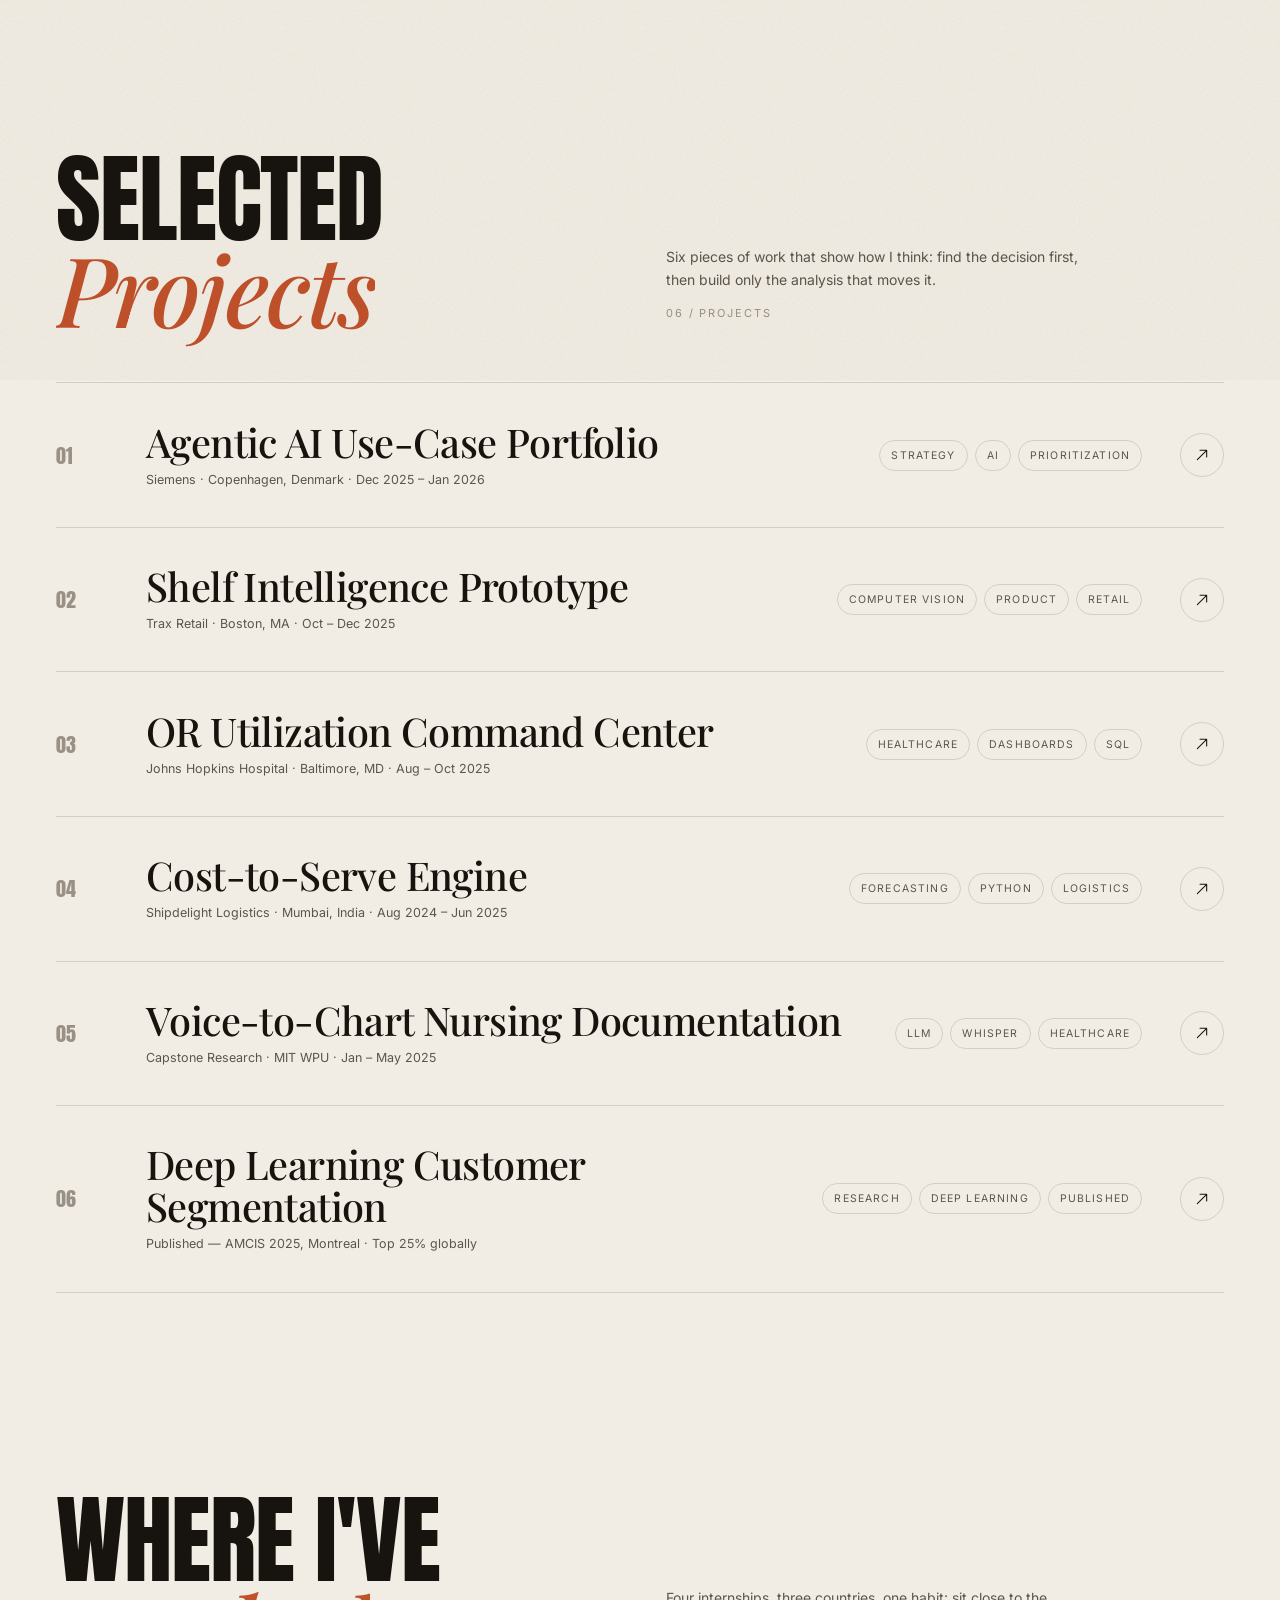
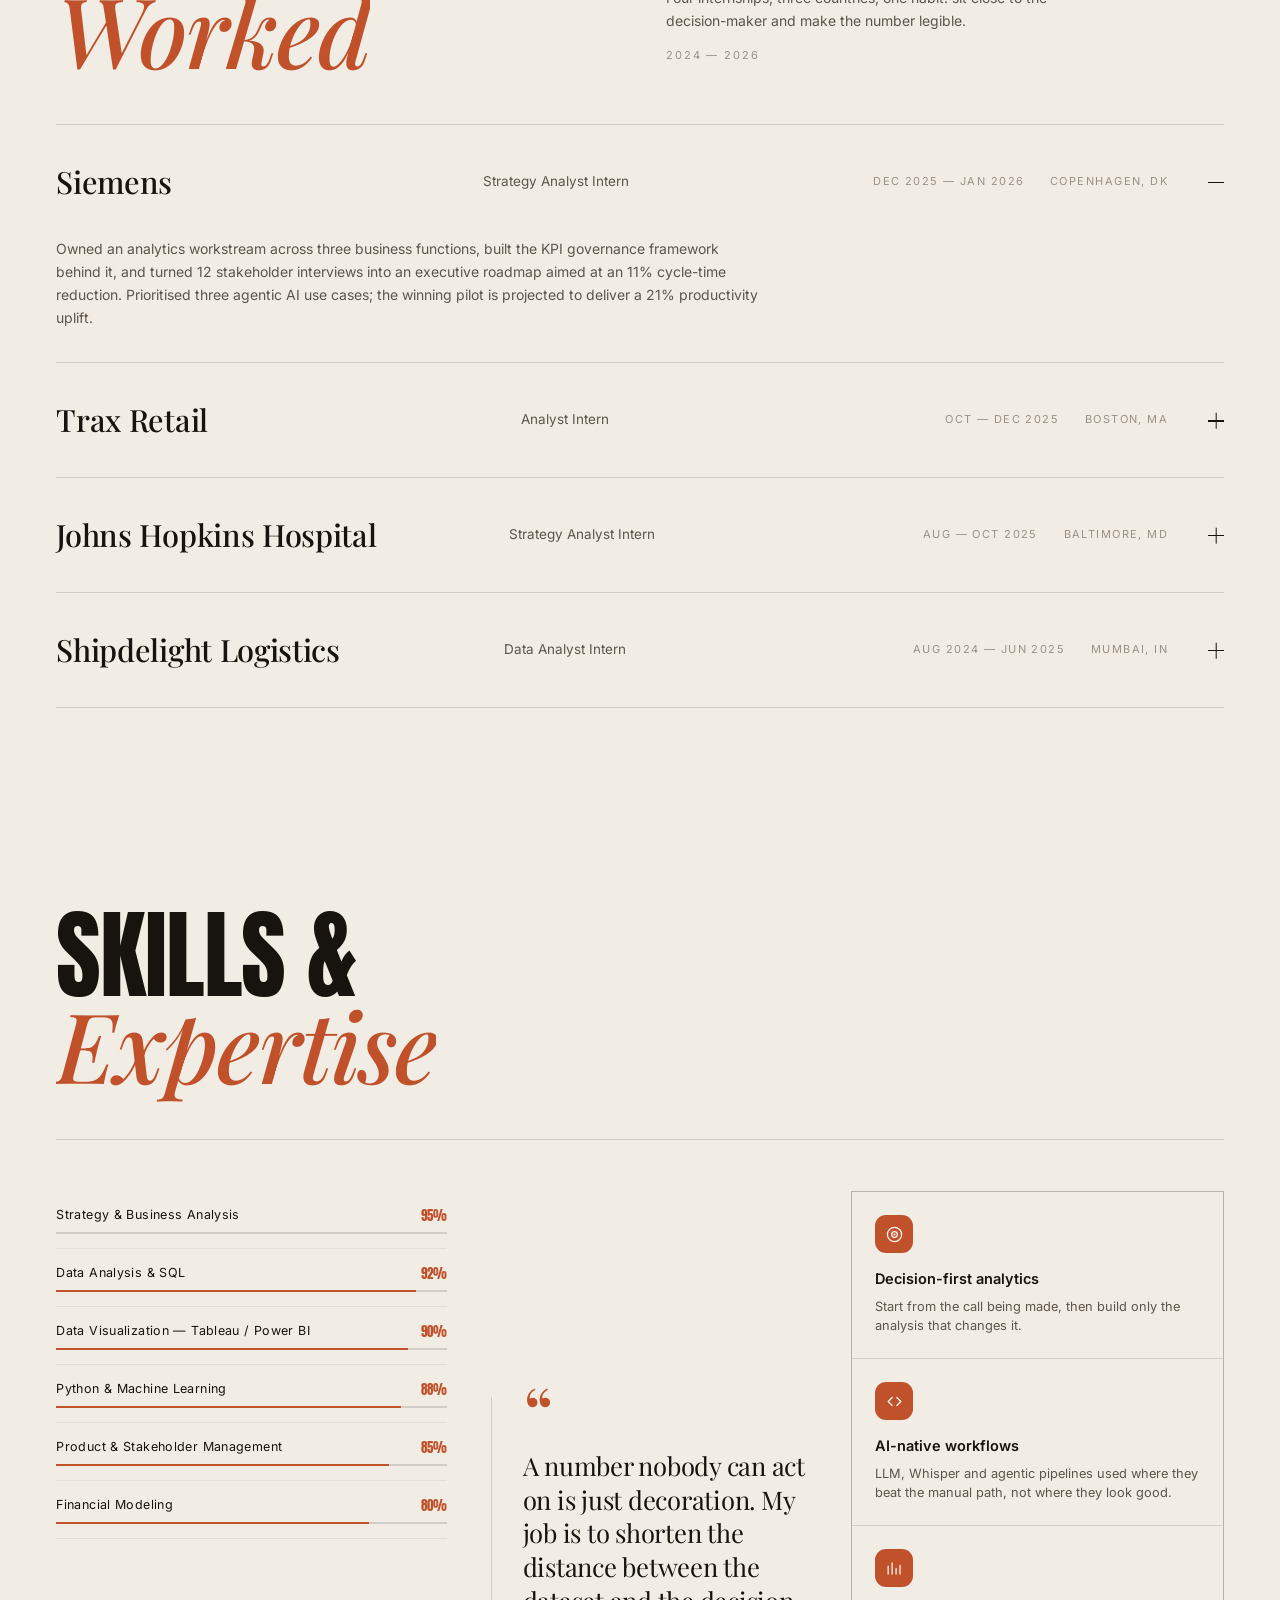
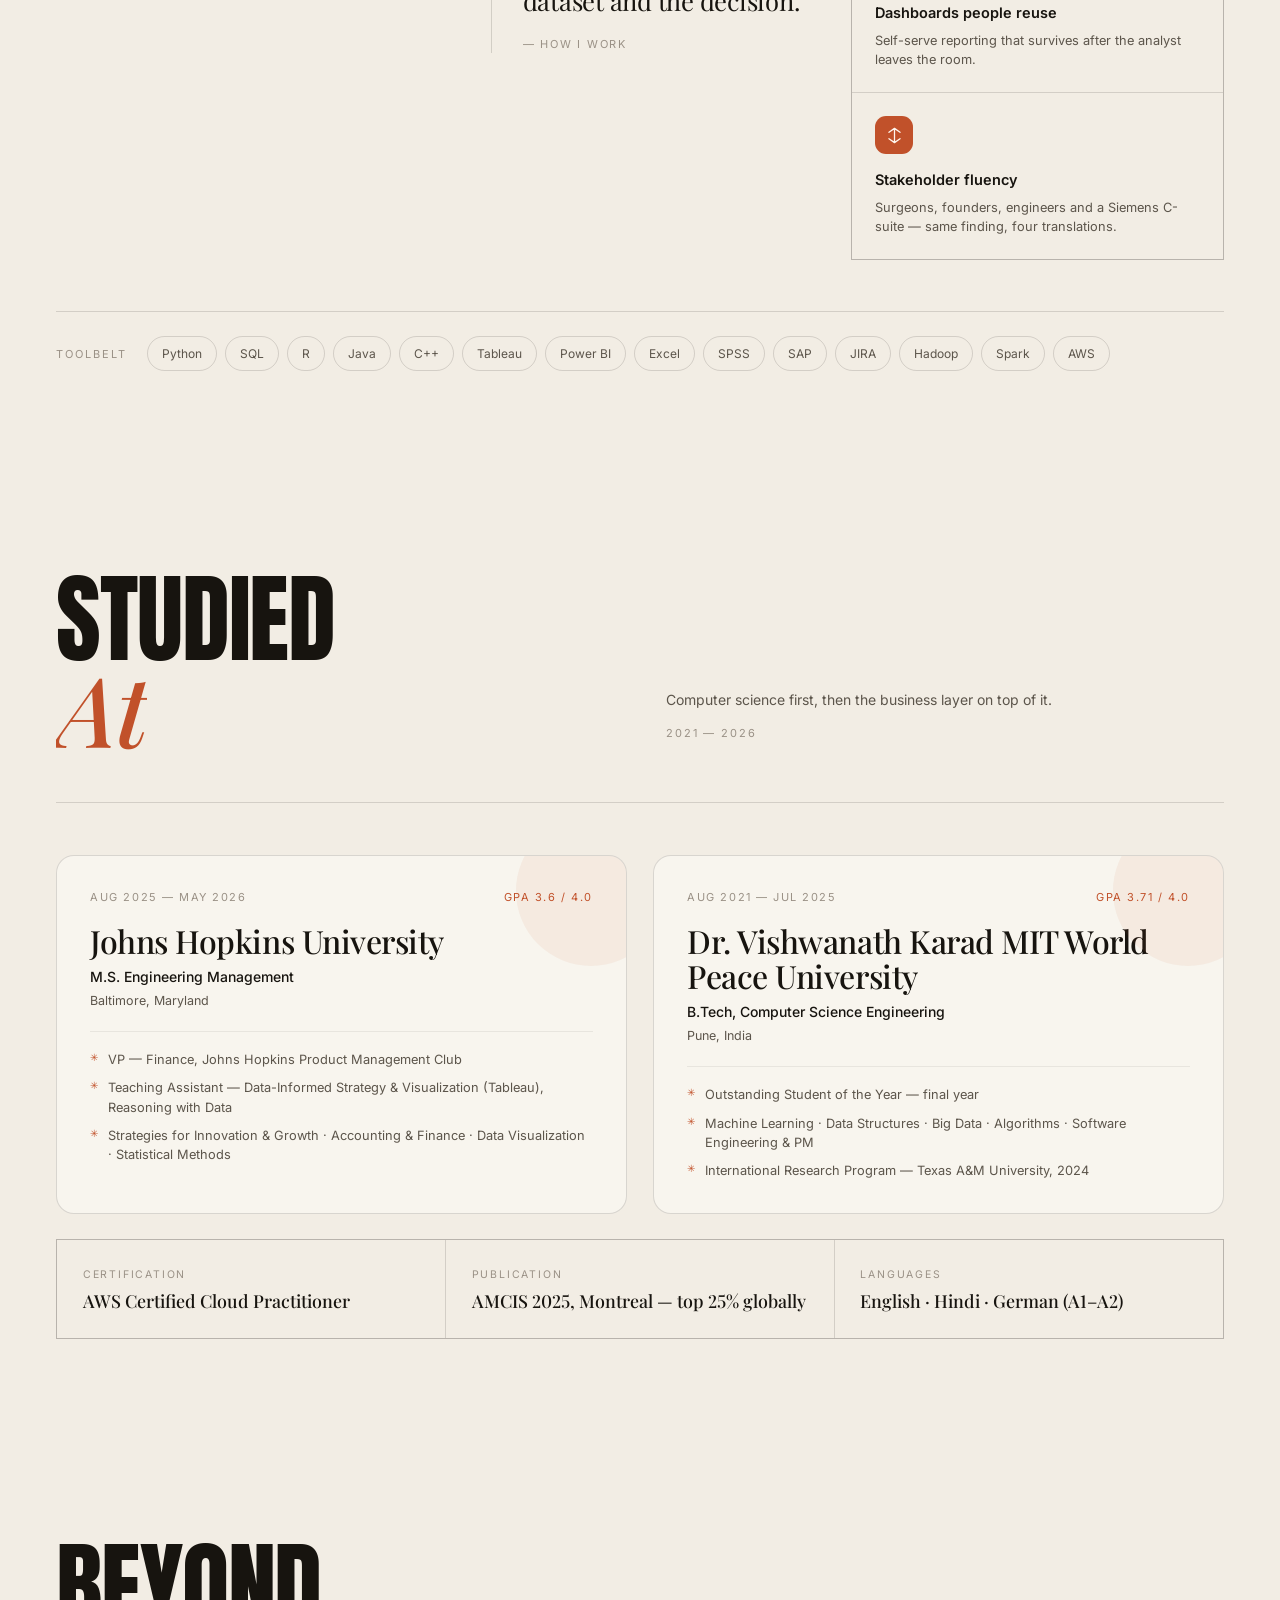
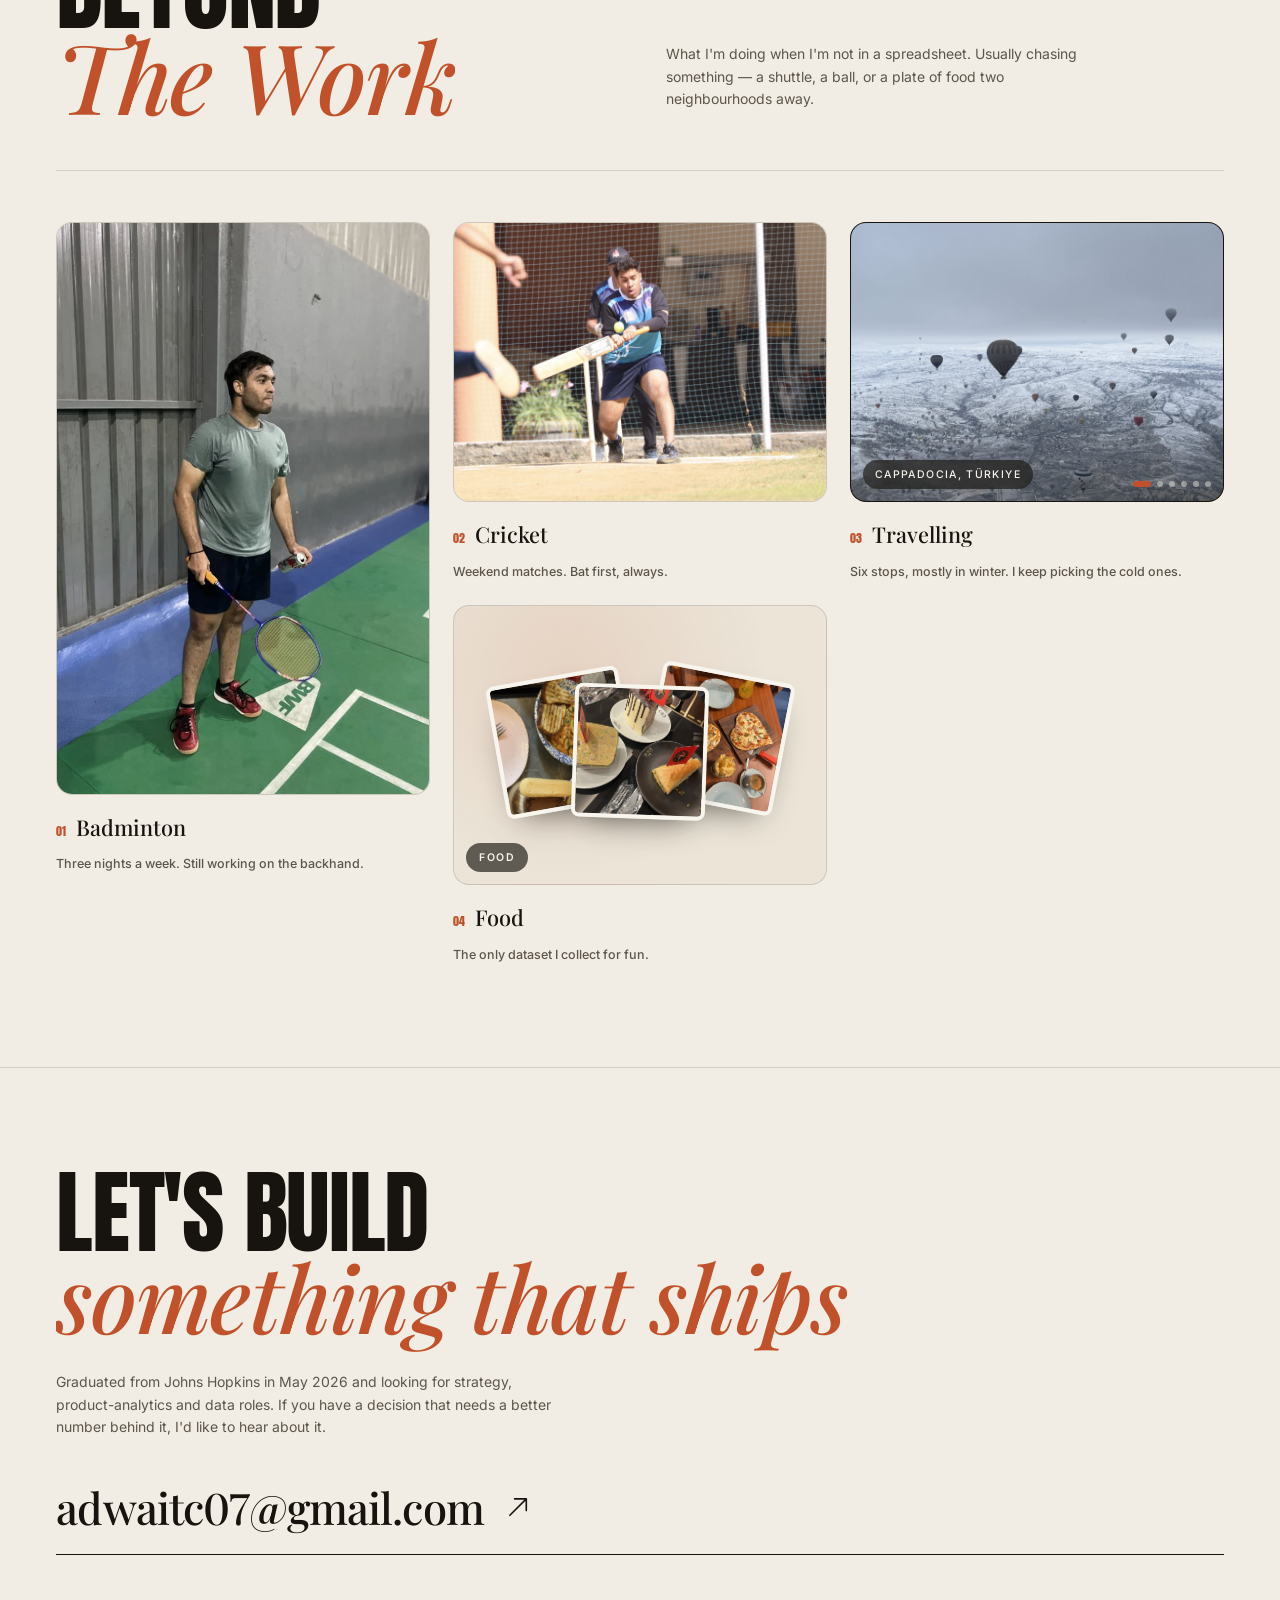
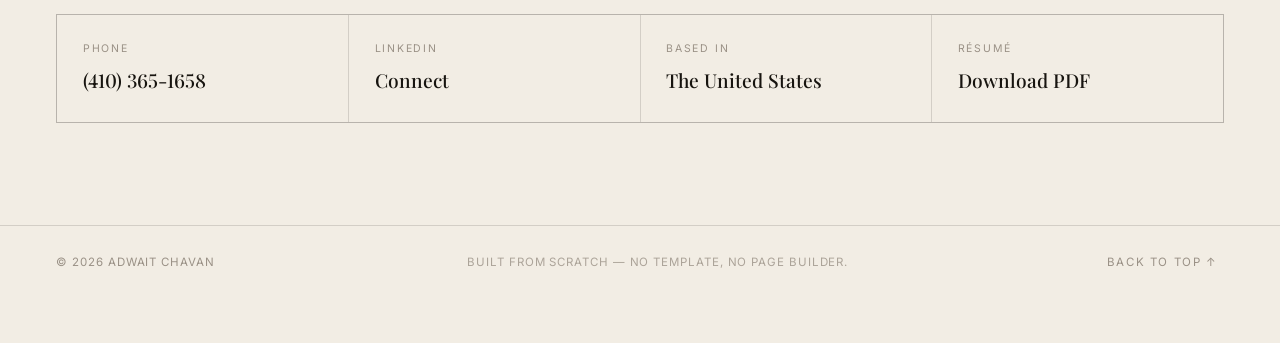
==== commit 50630938: "Add live scheduler links, refresh dates, fix heading descender clipping - Link the Dual-OR Scheduler" ====
--- a/index.html
+++ b/index.html
@@ -93,7 +93,7 @@
 <section class="hero" id="home">
   <div class="hero__toprule">
     <span class="tag"><i class="asterisk">✳</i> Strategy &amp; Analytics</span>
-    <a class="tag tag--link" href="#contact" data-nav data-cursor="Say hi">Available from May 2026 <svg viewBox="0 0 24 12" aria-hidden="true"><path d="M0 6h22M17 1l5 5-5 5"/></svg></a>
+    <a class="tag tag--link" href="#contact" data-nav data-cursor="Say hi">Available now <svg viewBox="0 0 24 12" aria-hidden="true"><path d="M0 6h22M17 1l5 5-5 5"/></svg></a>
   </div>
 
   <p class="hero__lead" aria-hidden="true">I turn messy data into</p>
@@ -137,7 +137,7 @@
       <div class="badge" aria-hidden="true">
         <svg viewBox="0 0 120 120">
           <defs><path id="badgePath" d="M60,60 m-42,0 a42,42 0 1,1 84,0 a42,42 0 1,1 -84,0" /></defs>
-          <text><textPath href="#badgePath">OPEN TO FULL-TIME ROLES • BALTIMORE • MAY 2026 • </textPath></text>
+          <text><textPath href="#badgePath">OPEN TO FULL-TIME ROLES • AVAILABLE NOW • </textPath></text>
         </svg>
         <span class="badge__core">Let's<br />talk</span>
       </div>
@@ -270,6 +270,7 @@
           <li>Owned recurring reporting as the central analytics contact, translating findings into plain-language decisions for clinical leaders.</li>
         </ul>
         <div class="d-stats"><b>65 → 77%</b><span>surgeon utilization</span><b>$10M+</b><span>annual revenue capacity</span></div>
+        <a class="ext-btn" href="https://the-gr8-via.github.io/MSEM/" target="_blank" rel="noopener" data-cursor="Open"><span>Open the live Dual-OR Scheduler</span><svg viewBox="0 0 24 24" aria-hidden="true"><path d="M5 19L19 5M19 5H9M19 5v10"/></svg></a>
         <div class="d-tags"><span>SQL</span><span>Excel</span><span>Capacity planning</span><span>Executive reporting</span></div>
       </div>
     </article>
@@ -339,10 +340,7 @@
           <li>Companion work: led predictive aviation risk models at the Texas A&amp;M International Research Program, reaching 90.04% accuracy.</li>
         </ul>
         <div class="d-stats"><b>Top 25%</b><span>of global AMCIS submissions</span><b>90.04%</b><span>aviation risk model accuracy</span></div>
-        <a class="d-link" href="https://aisel.aisnet.org/amcis2025/sig_odis/sig_odis/13/" target="_blank" rel="noopener">
-          Read the paper in the AIS eLibrary
-          <svg viewBox="0 0 24 24" aria-hidden="true"><path d="M5 19L19 5M19 5H9M19 5v10"/></svg>
-        </a>
+        <a class="ext-btn" href="https://aisel.aisnet.org/amcis2025/sig_odis/sig_odis/13/" target="_blank" rel="noopener" data-cursor="Open"><span>Read the paper in the AIS eLibrary</span><svg viewBox="0 0 24 24" aria-hidden="true"><path d="M5 19L19 5M19 5H9M19 5v10"/></svg></a>
         <div class="d-tags"><span>Deep learning</span><span>Clustering</span><span>Peer review</span><span>Texas A&amp;M</span></div>
       </div>
     </article>
@@ -399,6 +397,7 @@
       </summary>
       <div class="exp__body">
         <p>Built and deployed a real-time dashboard for staffing, patient flow and OR utilization so leadership could self-serve daily reporting. Connected historical scheduling patterns to future capacity risk and supported lifting surgeon utilization from 65% to 77% — over $10M in annual revenue capacity, with surgeon idle time down to 10%.</p>
+        <a class="ext-btn" href="https://the-gr8-via.github.io/MSEM/" target="_blank" rel="noopener" data-cursor="Open"><span>Open the live Dual-OR Scheduler</span><svg viewBox="0 0 24 24" aria-hidden="true"><path d="M5 19L19 5M19 5H9M19 5v10"/></svg></a>
       </div>
     </details>
 
@@ -622,8 +621,9 @@
     </h2>
 
     <p class="contact__copy reveal">
-      Graduating May 2026 and looking for strategy, product-analytics and data roles.
-      If you have a decision that needs a better number behind it, I'd like to hear about it.
+      Graduated from Johns Hopkins in May 2026 and looking for strategy, product-analytics
+      and data roles. If you have a decision that needs a better number behind it, I'd like
+      to hear about it.
     </p>
 
     <a class="mailto magnetic reveal" href="mailto:adwaitc07@gmail.com?subject=Hello%20Adwait" data-cursor="Write">
--- a/assets/css/style.css
+++ b/assets/css/style.css
@@ -304,9 +304,19 @@
    html.js prefix, or the hidden state out-specifies it and nothing ever shows. */
 html.js .reveal{ opacity:0; transform:translateY(26px); }
 html.js .reveal.is-in{ opacity:1; transform:none; transition:opacity .85s var(--ease), transform .85s var(--ease); }
-[data-split] .line{ display:block; overflow:hidden; }
+/* The mask that hides each line before it slides up has to leave room for ink
+   that overflows the line box on BOTH edges — Playfair italic descends .194em
+   below the baseline and its ascenders rise above the box too, and
+   line-height:.9 squeezes the box tighter still. Without this the g in
+   "something" and the top of the s were being shorn off. The negative
+   margins cancel the padding, so line spacing is unchanged. */
+/* Flex column: adjacent .line margins would otherwise collapse into each other,
+   so the negative margins below wouldn't fully cancel the padding and the
+   heading would drift downward. Flex items never collapse margins. */
+[data-split]{ display:flex; flex-direction:column; align-items:flex-start; }
+[data-split] .line{ display:block; overflow:hidden; padding:.2em 0 .3em; margin:-.2em 0 -.3em; }
 [data-split] .line > i{ display:block; font-style:normal; }
-html.js [data-split] .line > i{ transform:translateY(105%); }
+html.js [data-split] .line > i{ transform:translateY(150%); }
 html.js [data-split].is-in .line > i{ transform:translateY(0); transition:transform 1s var(--ease); }
 html.js [data-split].is-in .line:nth-child(2) > i{ transition-delay:.09s; }
 
@@ -809,14 +819,6 @@
 }
 @media (max-width:620px){ .modal__body .d-shots{ grid-template-columns:1fr; } }
 
-.modal__body .d-link{
-  display:inline-flex; align-items:center; gap:9px; margin-bottom:22px;
-  font-size:13px; font-weight:500; color:var(--accent);
-  border-bottom:1px solid color-mix(in srgb, var(--accent) 40%, transparent); padding-bottom:3px;
-  transition:gap .4s var(--ease);
-}
-.modal__body .d-link:hover{ gap:14px; }
-.modal__body .d-link svg{ width:13px; height:13px; fill:none; stroke:currentColor; stroke-width:1.8; stroke-linecap:round; stroke-linejoin:round; }
 
 /* ---------- travel slideshow ---------- */
 .hobby--slides .hobby__media{ background:var(--ink); }
@@ -932,3 +934,30 @@
 
 /* the footer sits above the bar, so it needs no clock of its own */
 .footer__mid{ opacity:.8; }
+
+/* ---------- shared external-link button ---------- */
+.ext-btn{
+  display:inline-flex; align-items:center; gap:11px;
+  padding:11px 20px; border-radius:999px;
+  border:1px solid var(--accent); color:var(--accent);
+  font-size:12.5px; font-weight:500; letter-spacing:.02em;
+  position:relative; overflow:hidden; isolation:isolate;
+  transition:color .4s var(--ease);
+}
+.ext-btn::before{
+  content:""; position:absolute; inset:0; z-index:-1; background:var(--accent);
+  transform:translateY(101%); transition:transform .5s var(--ease);
+}
+.ext-btn:hover{ color:var(--accent-ink); }
+.ext-btn:hover::before{ transform:translateY(0); }
+.ext-btn svg{
+  width:13px; height:13px; fill:none; stroke:currentColor;
+  stroke-width:1.8; stroke-linecap:round; stroke-linejoin:round;
+  transition:transform .45s var(--ease);
+}
+.ext-btn:hover svg{ transform:translate(3px,-3px); }
+
+/* in the experience accordion it sits under the paragraph */
+.exp__body .ext-btn{ margin-top:18px; }
+/* in a project modal it sits between the stat block and the tag row */
+.modal__body .ext-btn{ margin-bottom:22px; }
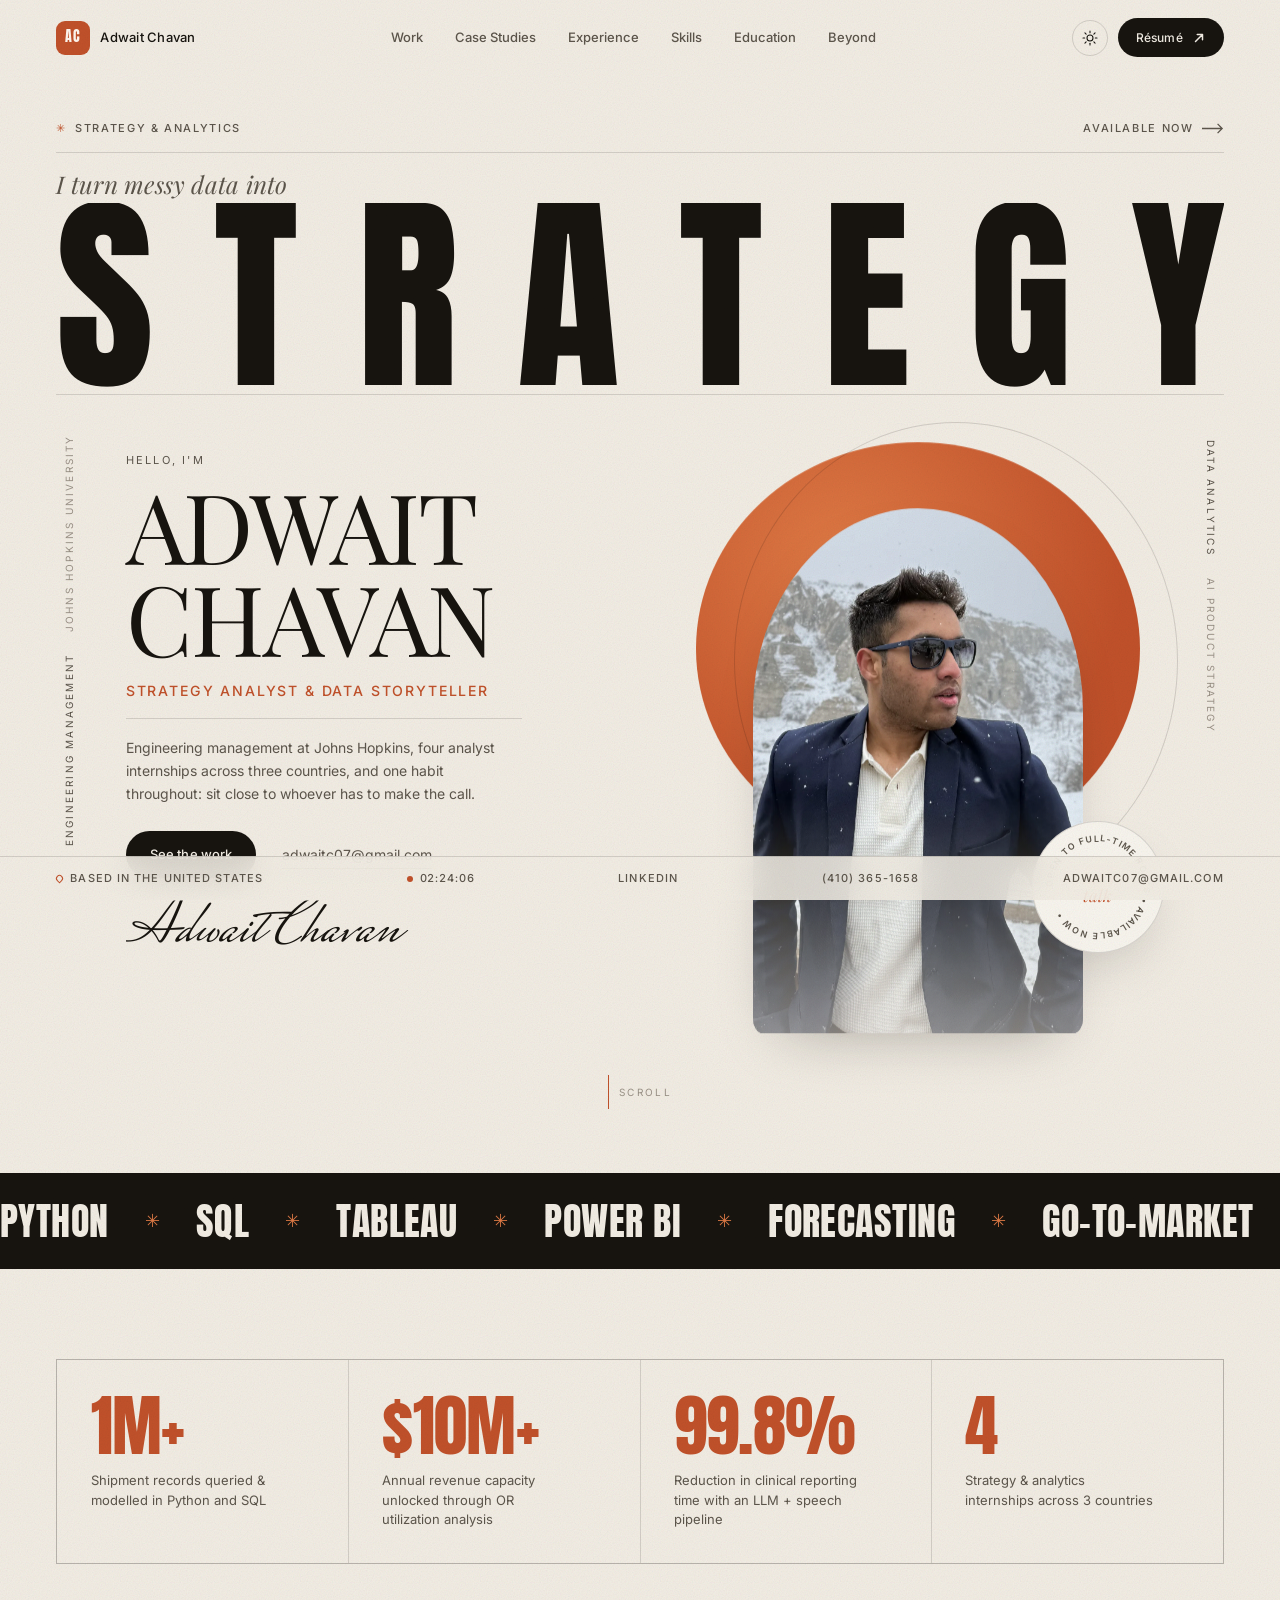
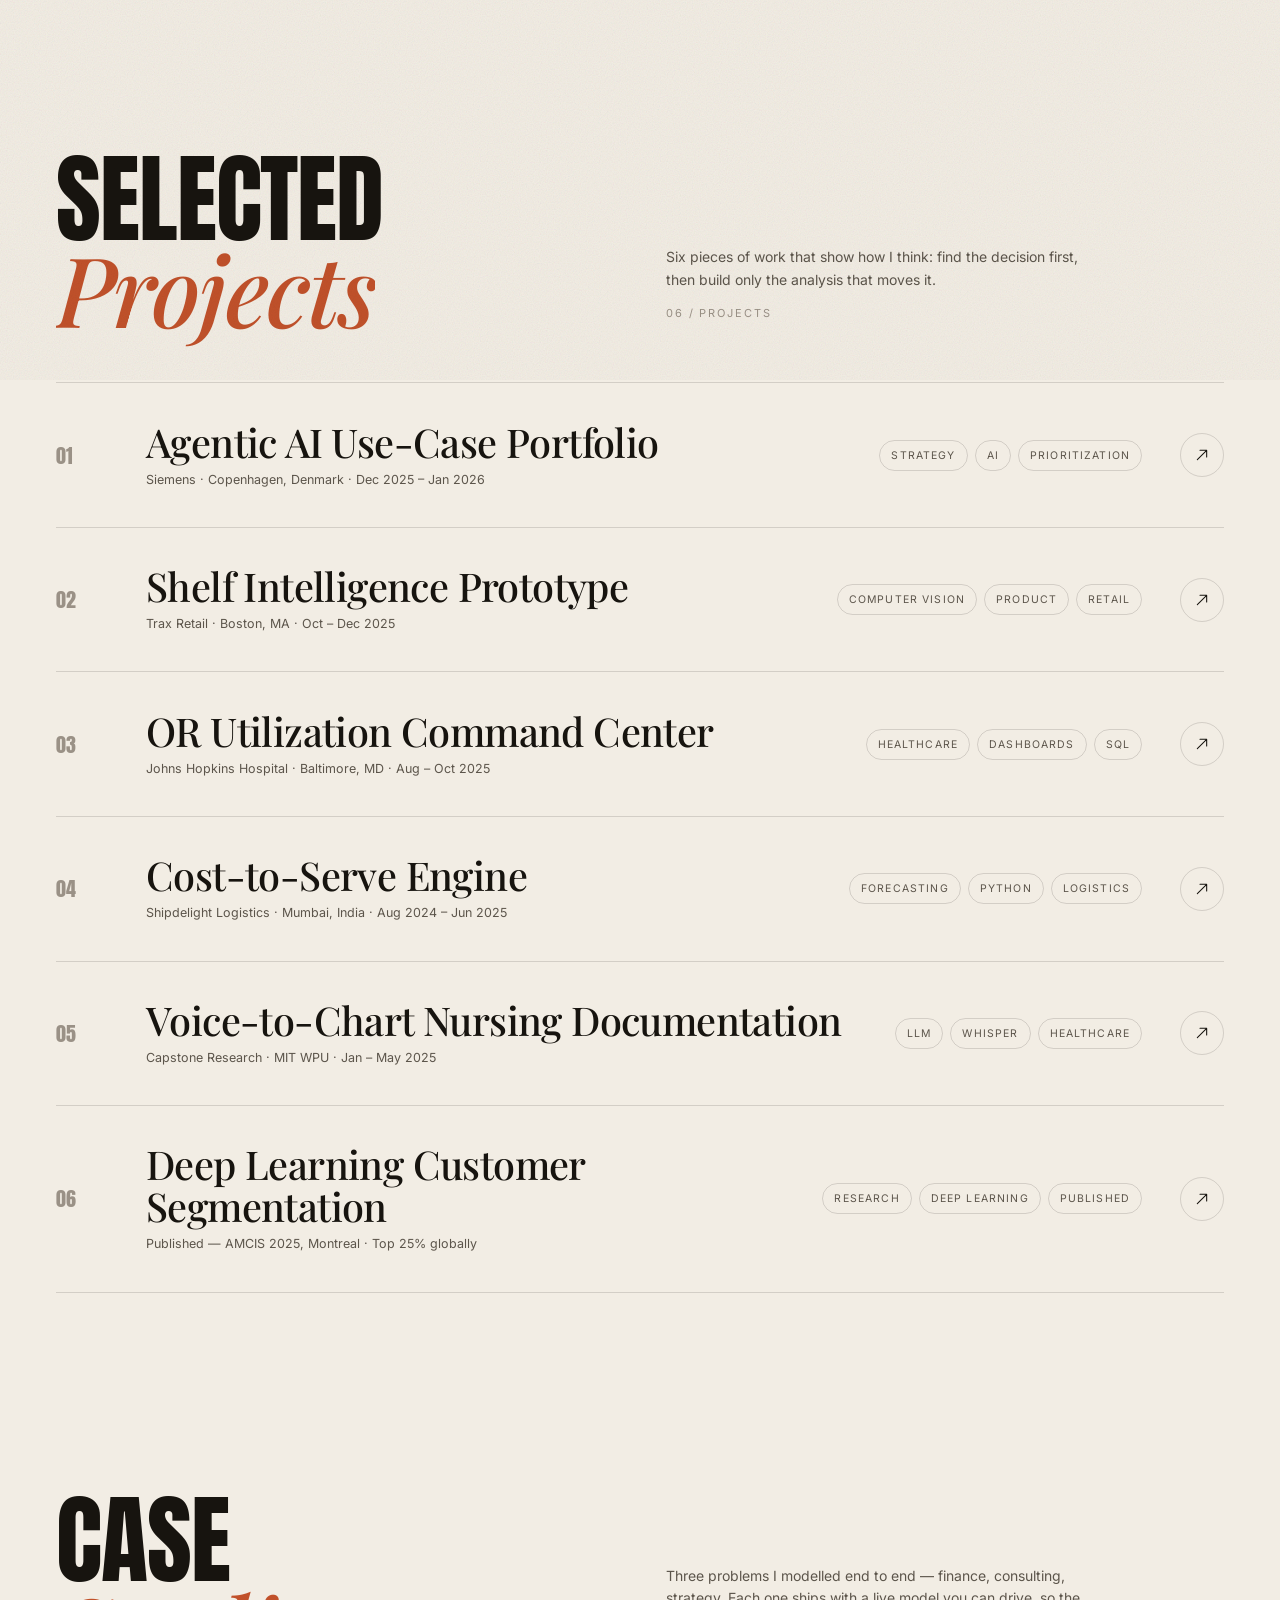
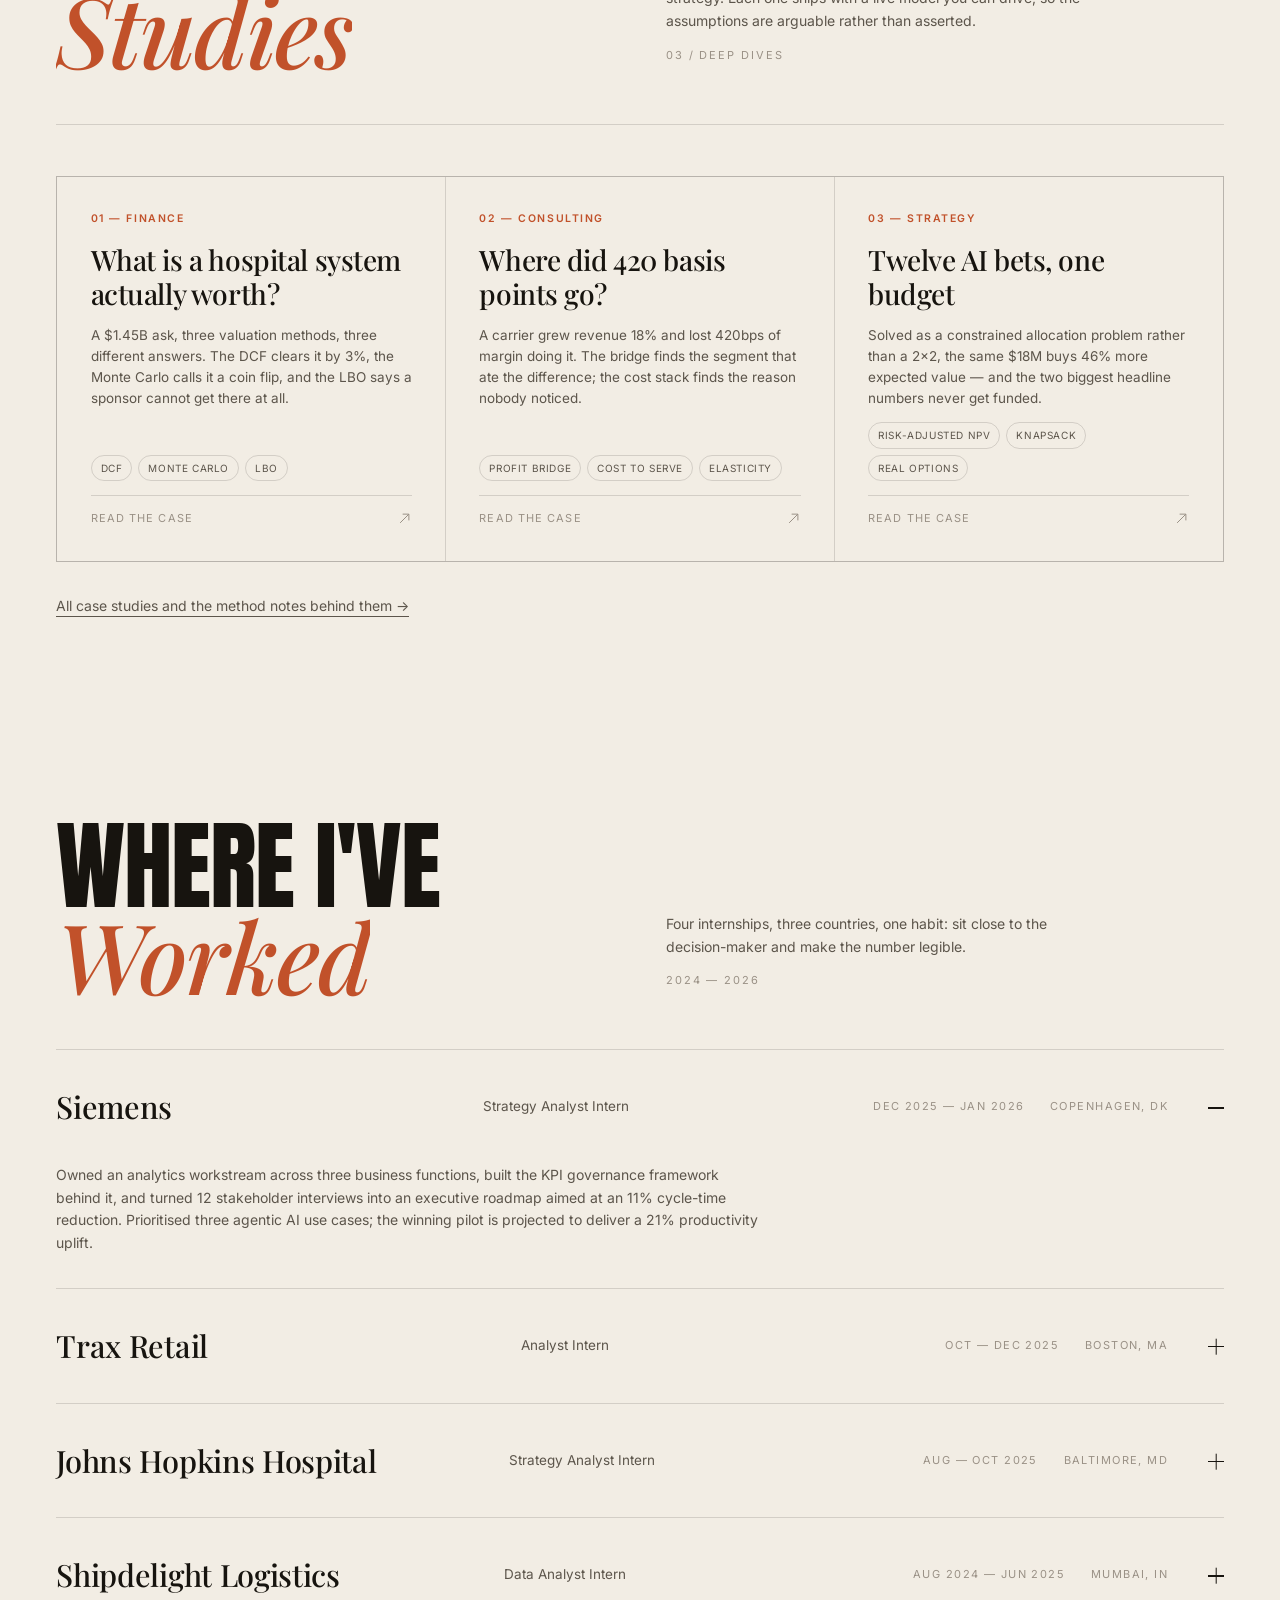
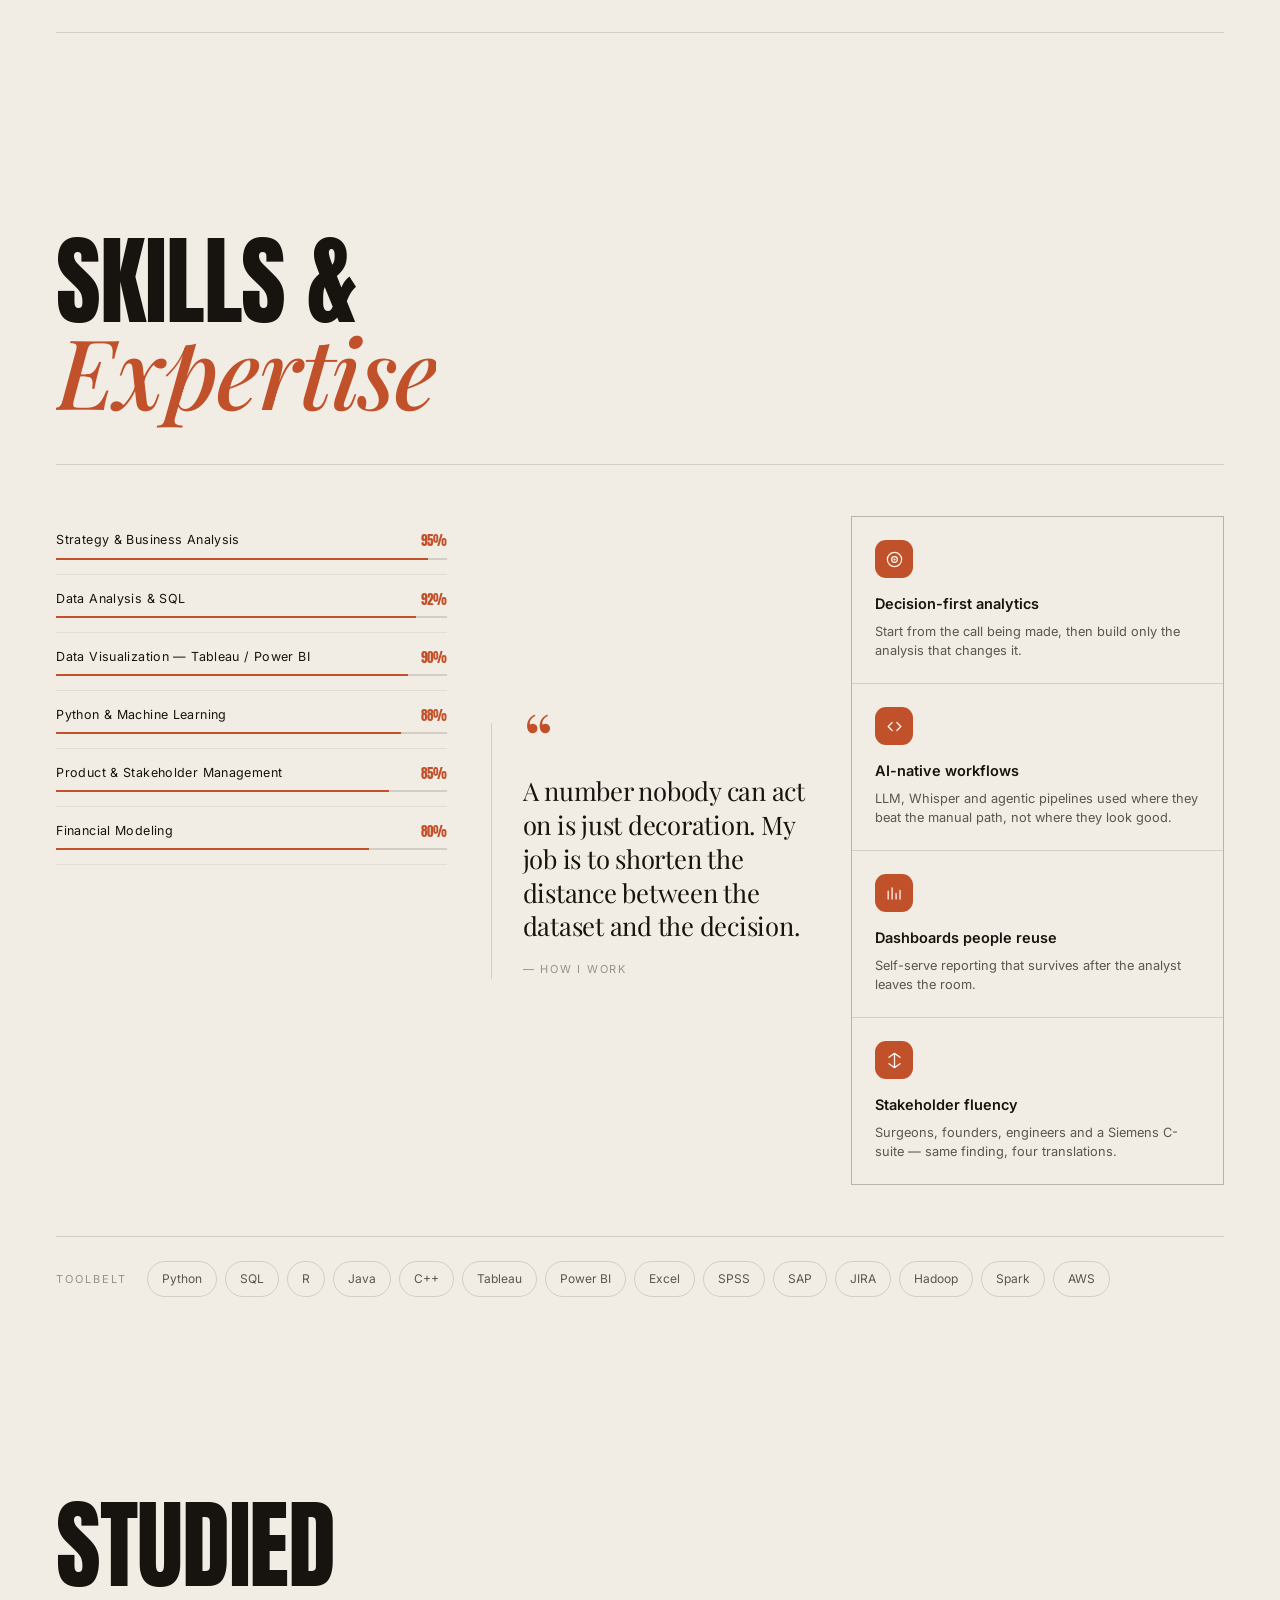
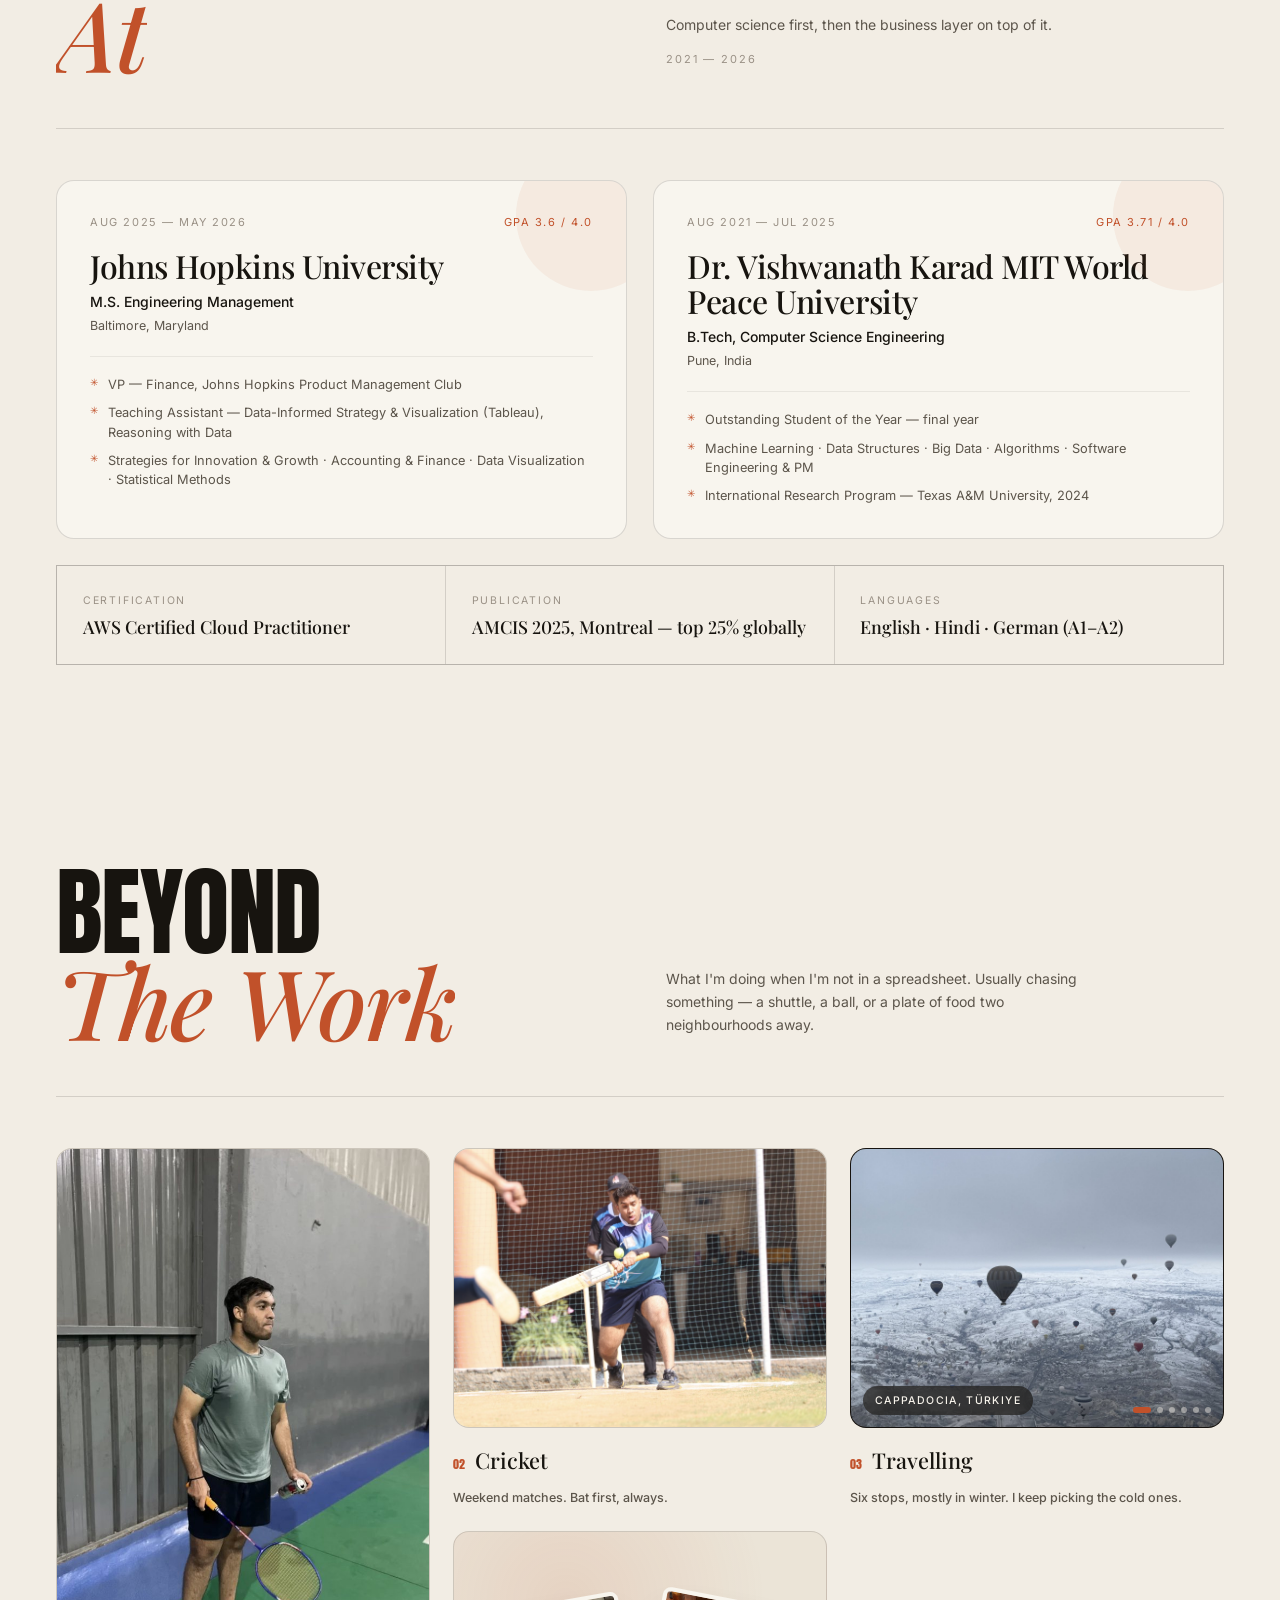
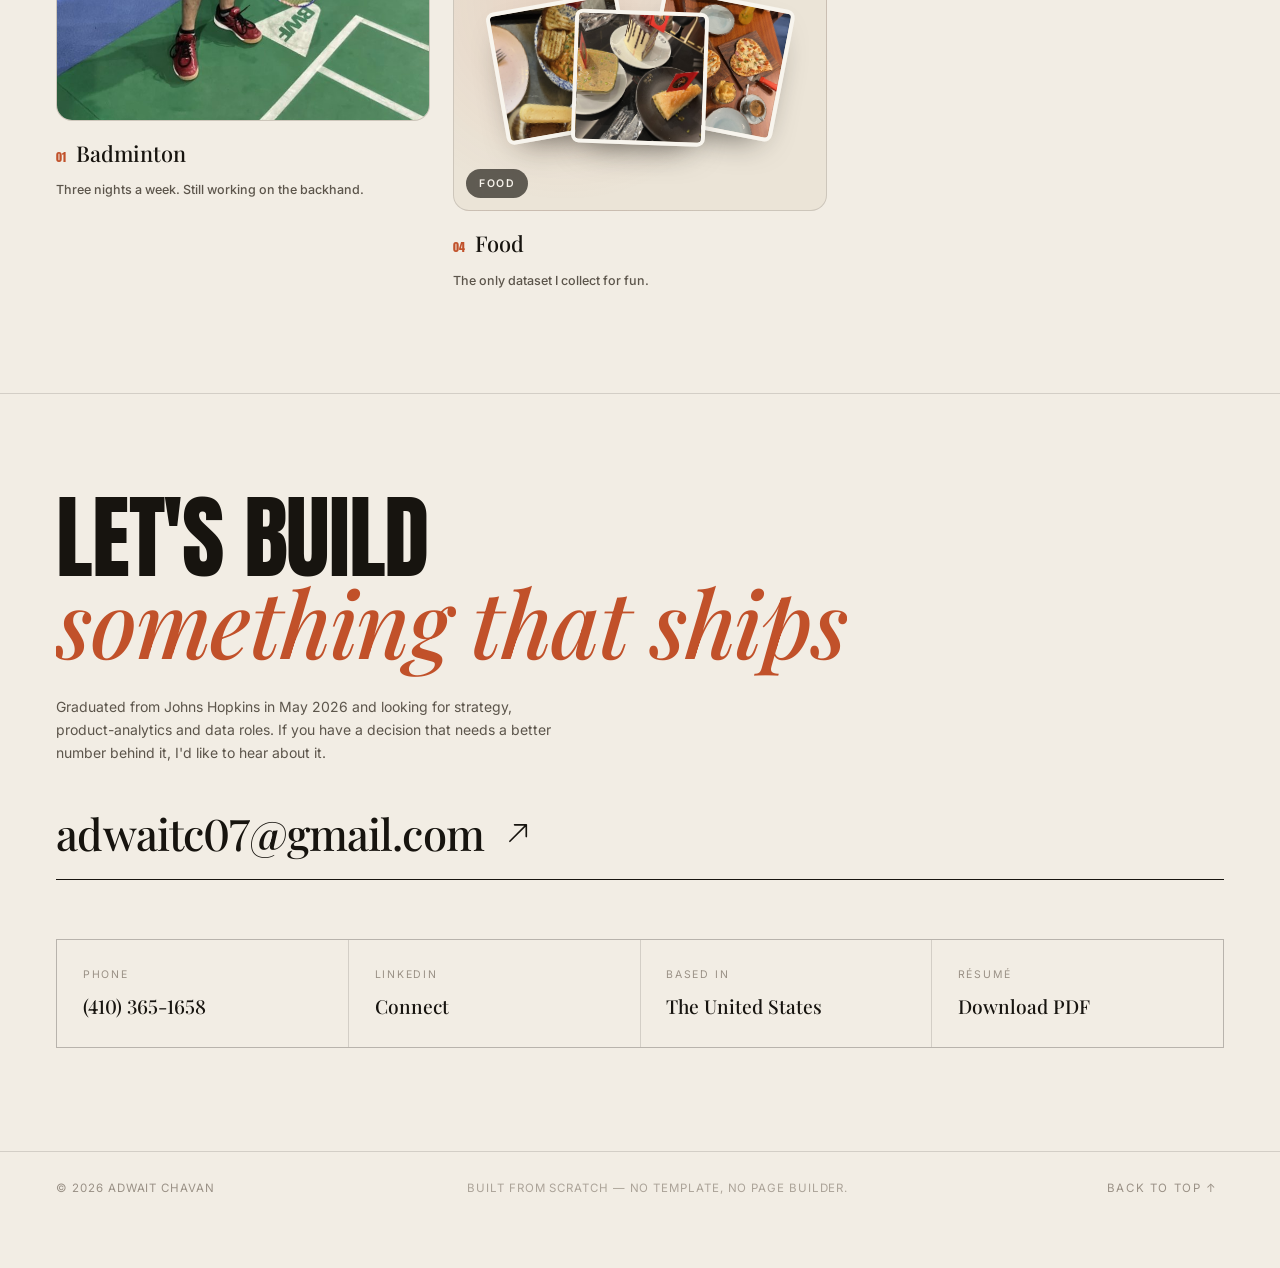
==== commit c000053c: "Add three case studies with live models, plus a shared SVG chart library Finance, consulting and str" ====
--- a/index.html
+++ b/index.html
@@ -20,7 +20,8 @@
 <link rel="preconnect" href="https://fonts.googleapis.com" />
 <link rel="preconnect" href="https://fonts.gstatic.com" crossorigin />
 <link href="https://fonts.googleapis.com/css2?family=Anton&family=Playfair+Display:ital,wght@0,400;0,500;0,600;0,700;1,400;1,500&family=Inter:wght@300;400;500;600&family=Mrs+Saint+Delafield&display=swap" rel="stylesheet" />
-<link rel="stylesheet" href="assets/css/style.css" />
+<link rel="stylesheet" href="assets/css/style.css?v=20260921" />
+<link rel="stylesheet" href="assets/css/case.css?v=20260921" />
 </head>
 <body>
 
@@ -53,6 +54,7 @@
 
   <nav class="nav__links" aria-label="Primary">
     <a href="#work" data-nav>Work</a>
+    <a href="#cases" data-nav>Case Studies</a>
     <a href="#experience" data-nav>Experience</a>
     <a href="#skills" data-nav>Skills</a>
     <a href="#education" data-nav>Education</a>
@@ -75,11 +77,12 @@
   <div class="menu__list">
     <a href="#home" data-nav><span>01</span> Home</a>
     <a href="#work" data-nav><span>02</span> Selected Work</a>
-    <a href="#experience" data-nav><span>03</span> Experience</a>
-    <a href="#skills" data-nav><span>04</span> Skills</a>
-    <a href="#education" data-nav><span>05</span> Education</a>
-    <a href="#beyond" data-nav><span>06</span> Beyond Work</a>
-    <a href="#contact" data-nav><span>07</span> Contact</a>
+    <a href="#cases" data-nav><span>03</span> Case Studies</a>
+    <a href="#experience" data-nav><span>04</span> Experience</a>
+    <a href="#skills" data-nav><span>05</span> Skills</a>
+    <a href="#education" data-nav><span>06</span> Education</a>
+    <a href="#beyond" data-nav><span>07</span> Beyond Work</a>
+    <a href="#contact" data-nav><span>08</span> Contact</a>
   </div>
   <div class="menu__foot">
     <span>Baltimore, MD</span>
@@ -349,6 +352,71 @@
 </section>
 
 <!-- ============ EXPERIENCE ============ -->
+<!-- ============ CASE STUDIES ============ -->
+<section class="section cases" id="cases">
+  <div class="section__head">
+    <h2 class="section__title" data-split>
+      <span class="ink">Case</span><br /><span class="accent serif">Studies</span>
+    </h2>
+    <div class="section__lede reveal">
+      <p>Three problems I modelled end to end — finance, consulting, strategy. Each one ships with a live model you can drive, so the assumptions are arguable rather than asserted.</p>
+      <span class="section__count">03 / Deep dives</span>
+    </div>
+  </div>
+
+  <div class="cgrid">
+
+    <a class="ccard reveal" href="case-studies/finance-hospital-valuation.html" data-cursor="Read">
+      <span class="ccard__kind">01 — Finance</span>
+      <h3 class="ccard__title">What is a hospital system actually worth?</h3>
+      <p class="ccard__sum">
+        A $1.45B ask, three valuation methods, three different answers. The DCF clears it by 3%,
+        the Monte Carlo calls it a coin flip, and the LBO says a sponsor cannot get there at all.
+      </p>
+      <div class="ccard__tools"><span>DCF</span><span>Monte Carlo</span><span>LBO</span></div>
+      <span class="ccard__foot">
+        Read the case
+        <svg viewBox="0 0 24 24" aria-hidden="true"><path d="M5 19L19 5M19 5H9M19 5v10"/></svg>
+      </span>
+    </a>
+
+    <a class="ccard reveal" data-delay="80" href="case-studies/consulting-cost-to-serve.html" data-cursor="Read">
+      <span class="ccard__kind">02 — Consulting</span>
+      <h3 class="ccard__title">Where did 420 basis points go?</h3>
+      <p class="ccard__sum">
+        A carrier grew revenue 18% and lost 420bps of margin doing it. The bridge finds the
+        segment that ate the difference; the cost stack finds the reason nobody noticed.
+      </p>
+      <div class="ccard__tools"><span>Profit bridge</span><span>Cost to serve</span><span>Elasticity</span></div>
+      <span class="ccard__foot">
+        Read the case
+        <svg viewBox="0 0 24 24" aria-hidden="true"><path d="M5 19L19 5M19 5H9M19 5v10"/></svg>
+      </span>
+    </a>
+
+    <a class="ccard reveal" data-delay="160" href="case-studies/strategy-ai-portfolio.html" data-cursor="Read">
+      <span class="ccard__kind">03 — Strategy</span>
+      <h3 class="ccard__title">Twelve AI bets, one budget</h3>
+      <p class="ccard__sum">
+        Solved as a constrained allocation problem rather than a 2×2, the same $18M buys 46%
+        more expected value — and the two biggest headline numbers never get funded.
+      </p>
+      <div class="ccard__tools"><span>Risk-adjusted NPV</span><span>Knapsack</span><span>Real options</span></div>
+      <span class="ccard__foot">
+        Read the case
+        <svg viewBox="0 0 24 24" aria-hidden="true"><path d="M5 19L19 5M19 5H9M19 5v10"/></svg>
+      </span>
+    </a>
+
+  </div>
+
+  <div class="cases__foot reveal">
+    <a class="link-underline magnetic" href="case-studies/index.html" data-cursor="Open">
+      All case studies and the method notes behind them →
+    </a>
+  </div>
+</section>
+
 <section class="section exp" id="experience">
   <div class="section__head">
     <h2 class="section__title" data-split>
@@ -683,6 +751,6 @@
   </div>
 </div>
 
-<script src="assets/js/main.js"></script>
+<script src="assets/js/main.js?v=20260921"></script>
 </body>
 </html>
--- a/assets/css/case.css
+++ b/assets/css/case.css
@@ -0,0 +1,506 @@
+/* ==========================================================================
+   Case studies — layered on top of style.css.
+   Adds: the long-form article shell, the interactive "lab" panels, and the
+   chart mark styling that AC.charts leaves to CSS.
+   ========================================================================== */
+
+/* ---------- extra tokens ---------- */
+:root{
+  --pos:      #4E7A63;
+  --pos-soft: rgba(78,122,99,.16);
+  --neg:      #C1512A;
+  --neg-soft: rgba(193,81,42,.16);
+  --anchor:   #4A4239;
+
+  --seg-1: #C1512A;
+  --seg-2: #D98B5F;
+  --seg-3: #4E7A63;
+  --seg-4: #8C7A63;
+  --seg-5: #B9A88F;
+
+  --measure: 74ch;
+}
+html[data-theme="dark"]{
+  --pos:      #7CB093;
+  --pos-soft: rgba(124,176,147,.2);
+  --neg:      #E8794A;
+  --neg-soft: rgba(232,121,74,.2);
+  --anchor:   #9C9080;
+
+  --seg-1: #E8794A;
+  --seg-2: #F0A47A;
+  --seg-3: #7CB093;
+  --seg-4: #A8977E;
+  --seg-5: #6E6457;
+}
+
+/* ==========================================================================
+   Case hero
+   ========================================================================== */
+.chero{
+  padding:clamp(96px,11vw,150px) var(--pad) clamp(30px,4vw,54px);
+  max-width:var(--maxw); margin-inline:auto;
+}
+.chero__crumb{
+  display:flex; align-items:center; gap:10px; flex-wrap:wrap;
+  font-size:11px; letter-spacing:.14em; text-transform:uppercase;
+  color:var(--ink-faint); margin-bottom:clamp(20px,3vw,34px);
+}
+.chero__crumb a{ color:var(--ink-soft); border-bottom:1px solid var(--rule); padding-bottom:1px; }
+.chero__crumb a:hover{ color:var(--accent); border-color:var(--accent); }
+.chero__crumb i{ font-style:normal; opacity:.5; }
+
+.chero__kind{
+  display:inline-flex; align-items:center; gap:8px;
+  font-size:11px; letter-spacing:.16em; text-transform:uppercase;
+  color:var(--accent); font-weight:500;
+}
+.chero__kind::before{
+  content:""; width:22px; height:1px; background:var(--accent); display:block;
+}
+
+.chero__title{
+  font-family:var(--f-display); font-weight:400;
+  font-size:clamp(38px,6.6vw,104px); line-height:.94; letter-spacing:.004em;
+  text-transform:uppercase; margin:.28em 0 .34em; max-width:18ch;
+}
+.chero__title .serif{
+  font-family:var(--f-serif); font-style:italic; font-weight:500;
+  text-transform:none; letter-spacing:-.02em; color:var(--accent);
+}
+.chero__standfirst{
+  font-family:var(--f-serif); font-size:clamp(17px,1.65vw,25px);
+  line-height:1.5; color:var(--ink-soft); max-width:56ch;
+}
+
+.chero__meta{
+  display:grid; grid-template-columns:repeat(auto-fit,minmax(150px,1fr));
+  gap:1px; margin-top:clamp(30px,4vw,52px);
+  background:var(--rule); border:1px solid var(--rule);
+}
+.chero__meta > div{ background:var(--bg); padding:16px 18px; }
+.chero__meta span{
+  display:block; font-size:10.5px; letter-spacing:.14em; text-transform:uppercase;
+  color:var(--ink-faint); margin-bottom:6px;
+}
+.chero__meta b{ font-family:var(--f-serif); font-size:16px; font-weight:500; }
+
+/* ==========================================================================
+   Article body
+   ========================================================================== */
+.cbody{
+  max-width:var(--maxw); margin-inline:auto;
+  padding:0 var(--pad) clamp(50px,7vw,110px);
+}
+
+.cblock{ padding-block:clamp(34px,4.6vw,66px); border-top:1px solid var(--rule); }
+.cblock:first-child{ border-top:0; }
+
+.cblock__head{ display:flex; align-items:baseline; gap:16px; margin-bottom:clamp(18px,2.4vw,30px); }
+.cblock__no{
+  font-family:var(--f-body); font-size:11px; letter-spacing:.16em;
+  color:var(--accent); font-weight:600; padding-top:.5em; flex:none;
+}
+.cblock__title{
+  font-family:var(--f-serif); font-weight:500;
+  font-size:clamp(23px,2.9vw,40px); line-height:1.18; letter-spacing:-.015em;
+}
+
+.prose{ max-width:var(--measure); }
+.prose p{ margin-bottom:1.05em; color:var(--ink-soft); }
+.prose p:last-child{ margin-bottom:0; }
+.prose strong{ color:var(--ink); font-weight:600; }
+.prose em{ font-style:italic; }
+.prose a:not(.btn){ color:var(--accent); border-bottom:1px solid currentColor; }
+.prose a:not(.btn):hover{ opacity:.72; }
+.prose h3{
+  font-family:var(--f-body); font-size:13px; font-weight:600;
+  letter-spacing:.1em; text-transform:uppercase; color:var(--ink);
+  margin:1.9em 0 .7em;
+}
+.prose ul{ margin:0 0 1.05em; }
+.prose ul li{
+  position:relative; padding-left:22px; margin-bottom:.52em; color:var(--ink-soft);
+}
+.prose ul li::before{
+  content:""; position:absolute; left:2px; top:.62em;
+  width:7px; height:1px; background:var(--accent);
+}
+.prose ol{ margin:0 0 1.05em; padding-left:0; counter-reset:pl; list-style:none; }
+.prose ol li{
+  position:relative; padding-left:30px; margin-bottom:.6em; color:var(--ink-soft);
+  counter-increment:pl;
+}
+.prose ol li::before{
+  content:counter(pl,decimal-leading-zero);
+  position:absolute; left:0; top:.06em;
+  font-size:11px; font-weight:600; color:var(--accent); letter-spacing:.06em;
+}
+
+.pull{
+  margin:clamp(26px,3.4vw,46px) 0; padding-left:clamp(18px,2.4vw,30px);
+  border-left:2px solid var(--accent);
+  font-family:var(--f-serif); font-style:italic; font-weight:500;
+  font-size:clamp(19px,2.15vw,30px); line-height:1.34; letter-spacing:-.01em;
+  max-width:26ch; color:var(--ink);
+}
+
+/* key-number strip */
+.kpis{
+  display:grid; grid-template-columns:repeat(auto-fit,minmax(160px,1fr));
+  gap:1px; background:var(--rule); border:1px solid var(--rule);
+  margin:clamp(24px,3vw,40px) 0;
+}
+.kpis > div{ background:var(--bg-card); padding:20px 20px 18px; }
+.kpis b{
+  display:block; font-family:var(--f-display); font-weight:400;
+  font-size:clamp(28px,3.4vw,46px); line-height:1; letter-spacing:.004em;
+  font-variant-numeric:var(--lining); color:var(--ink);
+}
+.kpis b .u{ font-size:.54em; color:var(--accent); margin-left:.1em; }
+.kpis span{
+  display:block; margin-top:9px; font-size:12px; line-height:1.4; color:var(--ink-soft);
+}
+
+/* a framed aside for method notes / assumptions */
+.note{
+  border:1px solid var(--rule); background:var(--bg-soft);
+  padding:clamp(18px,2.2vw,26px); margin:clamp(22px,2.8vw,36px) 0;
+  max-width:var(--measure);
+}
+.note__k{
+  font-size:10.5px; letter-spacing:.15em; text-transform:uppercase;
+  color:var(--accent); font-weight:600; margin-bottom:10px;
+}
+.note p{ font-size:14px; color:var(--ink-soft); margin-bottom:.7em; }
+.note p:last-child{ margin-bottom:0; }
+.note code{
+  font-family:ui-monospace,SFMono-Regular,Menlo,monospace; font-size:12.5px;
+  background:var(--bg); padding:1px 5px; border:1px solid var(--rule-soft); border-radius:3px;
+}
+
+/* ==========================================================================
+   The lab — interactive model panels
+   ========================================================================== */
+.lab{
+  border:1px solid var(--rule); background:var(--bg-card);
+  margin:clamp(26px,3.4vw,46px) 0; overflow:hidden;
+}
+.lab__head{
+  display:flex; align-items:center; justify-content:space-between; gap:16px; flex-wrap:wrap;
+  padding:16px clamp(16px,2.2vw,26px); border-bottom:1px solid var(--rule);
+  background:var(--bg-soft);
+}
+.lab__title{
+  font-size:11.5px; letter-spacing:.15em; text-transform:uppercase; font-weight:600;
+}
+.lab__title i{ font-style:normal; color:var(--accent); margin-right:8px; }
+.lab__hint{ font-size:11.5px; color:var(--ink-faint); }
+
+.lab__grid{ display:grid; grid-template-columns:288px minmax(0,1fr); }
+.lab__grid--wide{ grid-template-columns:330px minmax(0,1fr); }
+.lab__controls{
+  padding:clamp(16px,2vw,24px); border-right:1px solid var(--rule);
+  display:flex; flex-direction:column; gap:20px;
+}
+.lab__out{ padding:clamp(16px,2vw,24px); min-width:0; }
+
+/* slider */
+.ctl label{
+  display:flex; align-items:baseline; justify-content:space-between; gap:12px;
+  font-size:12px; color:var(--ink-soft); margin-bottom:9px;
+}
+.ctl label b{
+  font-family:var(--f-serif); font-size:16px; font-weight:600; color:var(--ink);
+  font-variant-numeric:var(--lining);
+}
+.ctl input[type="range"]{
+  -webkit-appearance:none; appearance:none; width:100%; height:22px;
+  background:transparent; cursor:grab; display:block;
+}
+.ctl input[type="range"]:active{ cursor:grabbing; }
+.ctl input[type="range"]::-webkit-slider-runnable-track{
+  height:2px; background:var(--rule); border-radius:2px;
+}
+.ctl input[type="range"]::-moz-range-track{
+  height:2px; background:var(--rule); border-radius:2px;
+}
+.ctl input[type="range"]::-webkit-slider-thumb{
+  -webkit-appearance:none; appearance:none;
+  width:15px; height:15px; border-radius:50%; margin-top:-6.5px;
+  background:var(--accent); border:2px solid var(--bg-card);
+  box-shadow:0 0 0 1px var(--accent);
+  transition:transform .18s var(--ease);
+}
+.ctl input[type="range"]::-moz-range-thumb{
+  width:13px; height:13px; border-radius:50%; border:2px solid var(--bg-card);
+  background:var(--accent); box-shadow:0 0 0 1px var(--accent);
+}
+.ctl input[type="range"]:hover::-webkit-slider-thumb{ transform:scale(1.18); }
+.ctl__scale{
+  display:flex; justify-content:space-between;
+  font-size:10px; color:var(--ink-faint); margin-top:2px;
+  font-variant-numeric:var(--lining);
+}
+
+/* segmented switch */
+.seg{ display:flex; border:1px solid var(--rule); border-radius:999px; padding:3px; gap:3px; }
+.seg button{
+  flex:1; padding:7px 4px; border-radius:999px; font-size:11.5px; font-weight:500;
+  color:var(--ink-soft); transition:background .3s var(--ease), color .3s var(--ease);
+  white-space:nowrap;
+}
+.seg button[aria-pressed="true"]{ background:var(--ink); color:var(--bg); }
+
+.lab__reset{
+  align-self:flex-start; font-size:11px; letter-spacing:.1em; text-transform:uppercase;
+  color:var(--ink-faint); border-bottom:1px solid var(--rule); padding-bottom:2px;
+}
+.lab__reset:hover{ color:var(--accent); border-color:var(--accent); }
+
+/* headline readouts inside the lab */
+.readout{
+  display:grid; grid-template-columns:repeat(auto-fit,minmax(128px,1fr));
+  gap:1px; background:var(--rule); border:1px solid var(--rule); margin-bottom:20px;
+}
+.readout > div{ background:var(--bg); padding:14px 15px; }
+.readout span{
+  display:block; font-size:10px; letter-spacing:.13em; text-transform:uppercase;
+  color:var(--ink-faint); margin-bottom:6px;
+}
+.readout b{
+  font-family:var(--f-serif); font-size:clamp(19px,2.1vw,27px); font-weight:600;
+  line-height:1; font-variant-numeric:var(--lining); display:block;
+}
+.readout b.is-pos{ color:var(--pos); }
+.readout b.is-neg{ color:var(--neg); }
+.readout small{
+  display:block; margin-top:7px; font-size:11px; color:var(--ink-faint); line-height:1.35;
+}
+
+.verdict{
+  margin-top:18px; padding:14px 16px; border:1px solid var(--rule);
+  border-left:2px solid var(--accent); background:var(--bg-soft);
+  font-size:13.5px; line-height:1.5; color:var(--ink-soft);
+}
+.verdict b{ color:var(--ink); font-weight:600; }
+
+.chart{ width:100%; }
+.chart + .chart{ margin-top:22px; }
+.chart__cap{
+  font-size:11.5px; color:var(--ink-faint); margin-top:10px; line-height:1.45;
+  padding-top:9px; border-top:1px solid var(--rule-soft);
+}
+
+/* ==========================================================================
+   Chart marks — AC.charts writes classes, this paints them
+   ========================================================================== */
+.c-svg{ display:block; width:100%; overflow:visible; }
+.c-grid{ stroke:var(--rule-soft); stroke-width:1; }
+.c-axis{ stroke:var(--rule); stroke-width:1; }
+.c-quad{ stroke:var(--ink-faint); stroke-width:1; stroke-dasharray:3 4; opacity:.65; }
+.c-connect{ stroke:var(--ink-faint); stroke-width:1; stroke-dasharray:2 3; opacity:.8; }
+
+.c-tick{ font:400 10.5px var(--f-body); fill:var(--ink-faint); font-variant-numeric:var(--lining); }
+.c-cat{ font:500 11px var(--f-body); fill:var(--ink-soft); }
+.c-cat--left{ font-size:11.5px; }
+.c-val{ font:600 11.5px var(--f-body); fill:var(--ink); font-variant-numeric:var(--lining); }
+.c-axislabel{ font:500 10.5px var(--f-body); fill:var(--ink-faint); letter-spacing:.12em; text-transform:uppercase; }
+.c-legend{ font:400 11px var(--f-body); fill:var(--ink-soft); }
+.c-zone{ font:500 10px var(--f-body); fill:var(--ink-faint); letter-spacing:.1em; text-transform:uppercase; opacity:.8; }
+
+.c-bar{ transition:opacity .2s var(--ease); }
+.c-bar:hover{ opacity:.78; }
+.c-bar--anchor{ fill:var(--anchor); }
+.c-bar--pos{ fill:var(--pos); }
+.c-bar--neg{ fill:var(--neg); }
+
+.c-hist{ fill:var(--accent); opacity:.5; }
+.c-mark{ stroke:var(--ink); stroke-width:1; stroke-dasharray:3 3; }
+.c-mark--strong{ stroke:var(--accent); stroke-width:1.6; stroke-dasharray:none; }
+.c-marklabel{ font:600 10px var(--f-body); fill:var(--ink-soft); letter-spacing:.1em; text-transform:uppercase; }
+
+.c-range{ fill:var(--anchor); opacity:.3; }
+.c-range--key{ fill:var(--accent); opacity:.42; }
+.c-rangepoint{ stroke:var(--ink); stroke-width:2; }
+
+.c-pt circle{ transition:opacity .2s var(--ease), r .3s var(--ease); }
+.c-pt--on circle{ fill:var(--accent); opacity:.88; }
+.c-pt--off circle{ fill:var(--ink-faint); opacity:.34; }
+.c-pt--watch circle{ fill:none; stroke:var(--accent); stroke-width:1.6; stroke-dasharray:3 3; }
+.c-pttag{ font:600 9.5px var(--f-body); fill:var(--accent-ink); pointer-events:none; }
+.c-pt--off .c-pttag{ fill:var(--bg); }
+.c-pt--watch .c-pttag{ fill:var(--accent); }
+
+.c-seg--1{ fill:var(--seg-1); } .c-seg--2{ fill:var(--seg-2); } .c-seg--3{ fill:var(--seg-3); }
+.c-seg--4{ fill:var(--seg-4); } .c-seg--5{ fill:var(--seg-5); }
+
+.c-line{ fill:none; stroke-width:2; stroke-linejoin:round; stroke-linecap:round; }
+.c-line--dash{ stroke-dasharray:5 4; }
+.c-line--1,.c-dot--1{ stroke:var(--accent); fill:var(--accent); }
+.c-line--2,.c-dot--2{ stroke:var(--pos); fill:var(--pos); }
+.c-line--3,.c-dot--3{ stroke:var(--ink-faint); fill:var(--ink-faint); }
+.c-dot{ stroke:none; }
+.c-serieslabel{ font:600 10.5px var(--f-body); }
+.c-serieslabel--1{ fill:var(--accent); } .c-serieslabel--2{ fill:var(--pos); } .c-serieslabel--3{ fill:var(--ink-faint); }
+
+/* ---------- heat table ---------- */
+.heat{ width:100%; border-collapse:collapse; font-variant-numeric:var(--lining); }
+.heat caption{
+  caption-side:top; text-align:left; font-size:11.5px; color:var(--ink-faint);
+  padding-bottom:12px;
+}
+.heat th,.heat td{
+  padding:9px 8px; text-align:center; font-size:12.5px;
+  border:1px solid var(--rule-soft);
+}
+.heat thead th{
+  font-size:10.5px; letter-spacing:.09em; text-transform:uppercase;
+  color:var(--ink-faint); font-weight:600;
+}
+.heat tbody th{
+  font-size:11.5px; color:var(--ink-soft); font-weight:600; text-align:right;
+  white-space:nowrap;
+}
+.heat__corner{ text-align:left !important; line-height:1.3; }
+.heat__corner span{ display:block; font-size:9.5px; color:var(--ink-faint); }
+.heat__corner em{
+  display:block; font-style:normal; font-size:9.5px; color:var(--ink-faint);
+  margin-top:2px; padding-left:10px;
+}
+.heat tbody td{
+  /* --k (0..1) is set per cell by AC.heatTable */
+  background:color-mix(in srgb, var(--accent) calc(var(--k,0) * 26%), transparent);
+  color:var(--ink);
+}
+.heat tbody td.is-base{
+  outline:2px solid var(--accent); outline-offset:-2px; font-weight:700;
+}
+
+/* ---------- driver tree ---------- */
+.tree{ display:flex; flex-direction:column; gap:10px; margin:clamp(22px,3vw,36px) 0; }
+.tree__row{ display:grid; grid-template-columns:repeat(auto-fit,minmax(150px,1fr)); gap:10px; }
+.tree__node{
+  border:1px solid var(--rule); background:var(--bg-card); padding:13px 14px;
+  position:relative;
+}
+.tree__node--root{ border-color:var(--ink); }
+.tree__node--lead{ border-left:2px solid var(--accent); }
+.tree__node span{
+  display:block; font-size:10.5px; letter-spacing:.1em; text-transform:uppercase;
+  color:var(--ink-faint); margin-bottom:7px;
+}
+.tree__node b{
+  font-family:var(--f-serif); font-size:20px; font-weight:600; display:block;
+  font-variant-numeric:var(--lining);
+}
+.tree__node b.is-neg{ color:var(--neg); }
+.tree__node b.is-pos{ color:var(--pos); }
+.tree__node small{ display:block; margin-top:5px; font-size:11px; color:var(--ink-faint); }
+.tree__join{
+  height:16px; border-left:1px solid var(--rule); width:1px; margin-inline:auto;
+}
+
+/* ---------- initiative picker (strategy lab) ---------- */
+.picker{ display:flex; flex-direction:column; gap:1px; background:var(--rule); border:1px solid var(--rule); }
+.picker__row{
+  display:grid; grid-template-columns:22px minmax(0,1fr) auto; gap:11px; align-items:center;
+  background:var(--bg); padding:10px 13px; font-size:12.5px; text-align:left; width:100%;
+  transition:background .25s var(--ease);
+}
+.picker__row:hover{ background:var(--bg-soft); }
+.picker__row[data-on="1"]{ background:var(--bg-soft); }
+.picker__tag{
+  width:22px; height:22px; border-radius:50%; display:grid; place-items:center;
+  font-size:9.5px; font-weight:700; border:1px solid var(--rule);
+  color:var(--ink-faint); flex:none;
+}
+.picker__row[data-on="1"] .picker__tag{
+  background:var(--accent); color:var(--accent-ink); border-color:var(--accent);
+}
+.picker__name{ min-width:0; }
+.picker__name b{ display:block; font-weight:500; color:var(--ink); }
+.picker__name small{ display:block; font-size:10.5px; color:var(--ink-faint); margin-top:2px; }
+.picker__cost{
+  font-variant-numeric:var(--lining); font-size:12px; color:var(--ink-soft); white-space:nowrap;
+}
+.picker__row[data-locked="1"]{ opacity:.45; }
+
+/* ==========================================================================
+   Case index (hub) + homepage teaser cards
+   ========================================================================== */
+.cgrid{
+  display:grid; grid-template-columns:repeat(auto-fit,minmax(310px,1fr));
+  gap:1px; background:var(--rule); border:1px solid var(--rule);
+  margin-top:clamp(28px,4vw,52px);
+}
+.ccard{
+  background:var(--bg); padding:clamp(22px,2.6vw,34px);
+  display:flex; flex-direction:column; gap:14px; min-height:290px;
+  position:relative; isolation:isolate; overflow:hidden;
+  transition:background .45s var(--ease);
+}
+.ccard::after{
+  content:""; position:absolute; inset:0; z-index:-1; background:var(--bg-soft);
+  transform:translateY(100%); transition:transform .55s var(--ease);
+}
+.ccard:hover::after{ transform:translateY(0); }
+.ccard__kind{
+  font-size:10.5px; letter-spacing:.15em; text-transform:uppercase;
+  color:var(--accent); font-weight:600;
+}
+.ccard__title{
+  font-family:var(--f-serif); font-size:clamp(21px,2.2vw,29px); font-weight:500;
+  line-height:1.2; letter-spacing:-.015em; margin-top:2px;
+}
+.ccard__sum{ font-size:13.5px; color:var(--ink-soft); line-height:1.55; flex:1; }
+.ccard__foot{
+  display:flex; align-items:center; justify-content:space-between; gap:12px;
+  padding-top:14px; border-top:1px solid var(--rule); font-size:11px;
+  letter-spacing:.1em; text-transform:uppercase; color:var(--ink-faint);
+}
+.ccard__foot svg{ width:15px; height:15px; fill:none; stroke:currentColor; stroke-width:1.6; }
+.ccard:hover .ccard__foot{ color:var(--accent); }
+.ccard__tools{ display:flex; flex-wrap:wrap; gap:6px; }
+.ccard__tools span{
+  font-size:10px; letter-spacing:.06em; text-transform:uppercase;
+  border:1px solid var(--rule); padding:4px 9px; border-radius:999px; color:var(--ink-soft);
+}
+
+/* homepage teaser footer */
+.cases__foot{ margin-top:clamp(20px,2.6vw,32px); }
+
+/* next/prev footer on a case page */
+.cnext{
+  max-width:var(--maxw); margin-inline:auto;
+  padding:clamp(28px,4vw,56px) var(--pad) clamp(46px,6vw,86px);
+  border-top:1px solid var(--rule);
+  display:flex; align-items:center; justify-content:space-between; gap:20px; flex-wrap:wrap;
+}
+.cnext__l{ font-size:11px; letter-spacing:.14em; text-transform:uppercase; color:var(--ink-faint); }
+.cnext__t{
+  font-family:var(--f-serif); font-size:clamp(20px,2.4vw,32px); font-weight:500;
+  letter-spacing:-.015em; margin-top:6px; display:block;
+}
+.cnext a:hover .cnext__t{ color:var(--accent); }
+
+/* ==========================================================================
+   Responsive
+   ========================================================================== */
+@media (max-width:980px){
+  .lab__grid,.lab__grid--wide{ grid-template-columns:1fr; }
+  .lab__controls{ border-right:0; border-bottom:1px solid var(--rule); }
+}
+@media (max-width:640px){
+  .chero__title{ max-width:none; }
+  .heat{ font-size:11px; }
+  .heat th,.heat td{ padding:7px 4px; font-size:11px; }
+  .tree__row{ grid-template-columns:1fr; }
+  .readout{ grid-template-columns:repeat(auto-fit,minmax(112px,1fr)); }
+}
+
+@media print{
+  .nav,.statusbar,.grain,.cursor,.cursor-dot,.scroll-progress,.lab__controls,.cnext{ display:none !important; }
+  .lab__grid{ grid-template-columns:1fr; }
+  body{ padding-bottom:0; }
+}
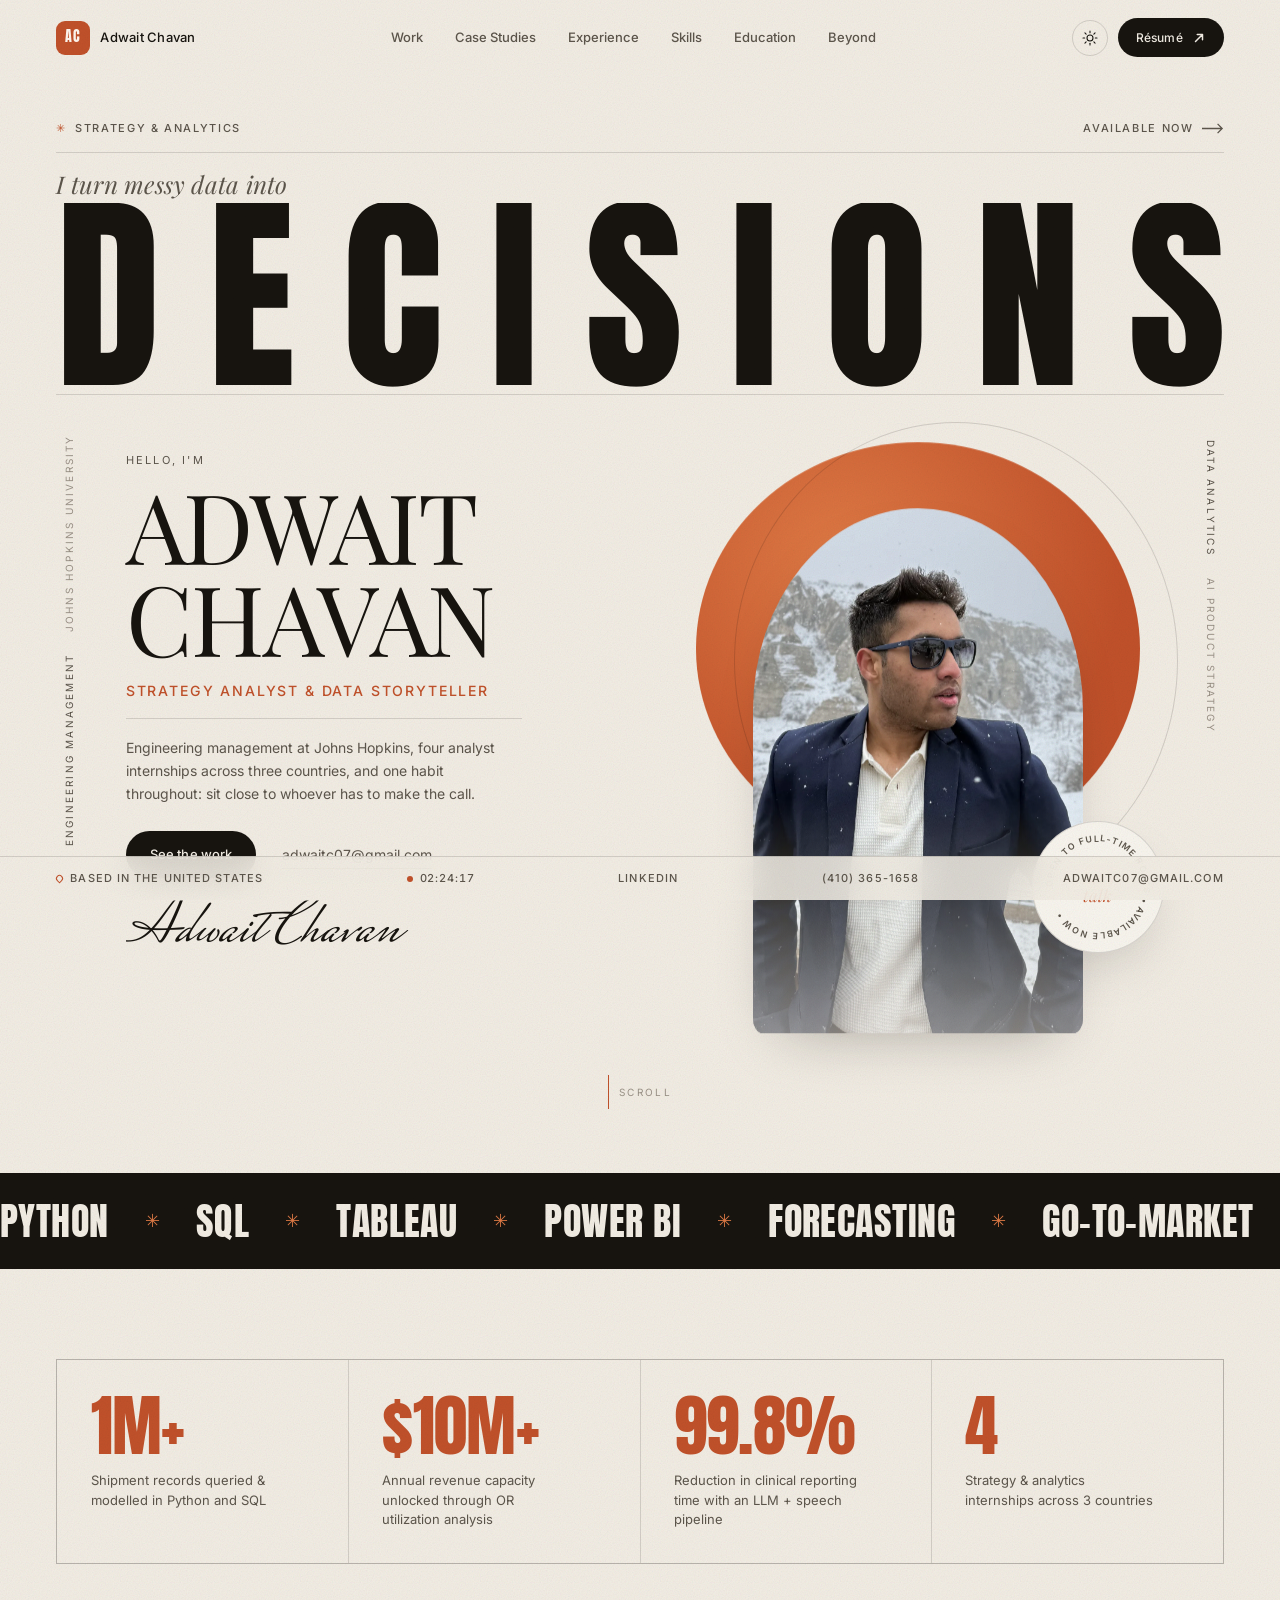
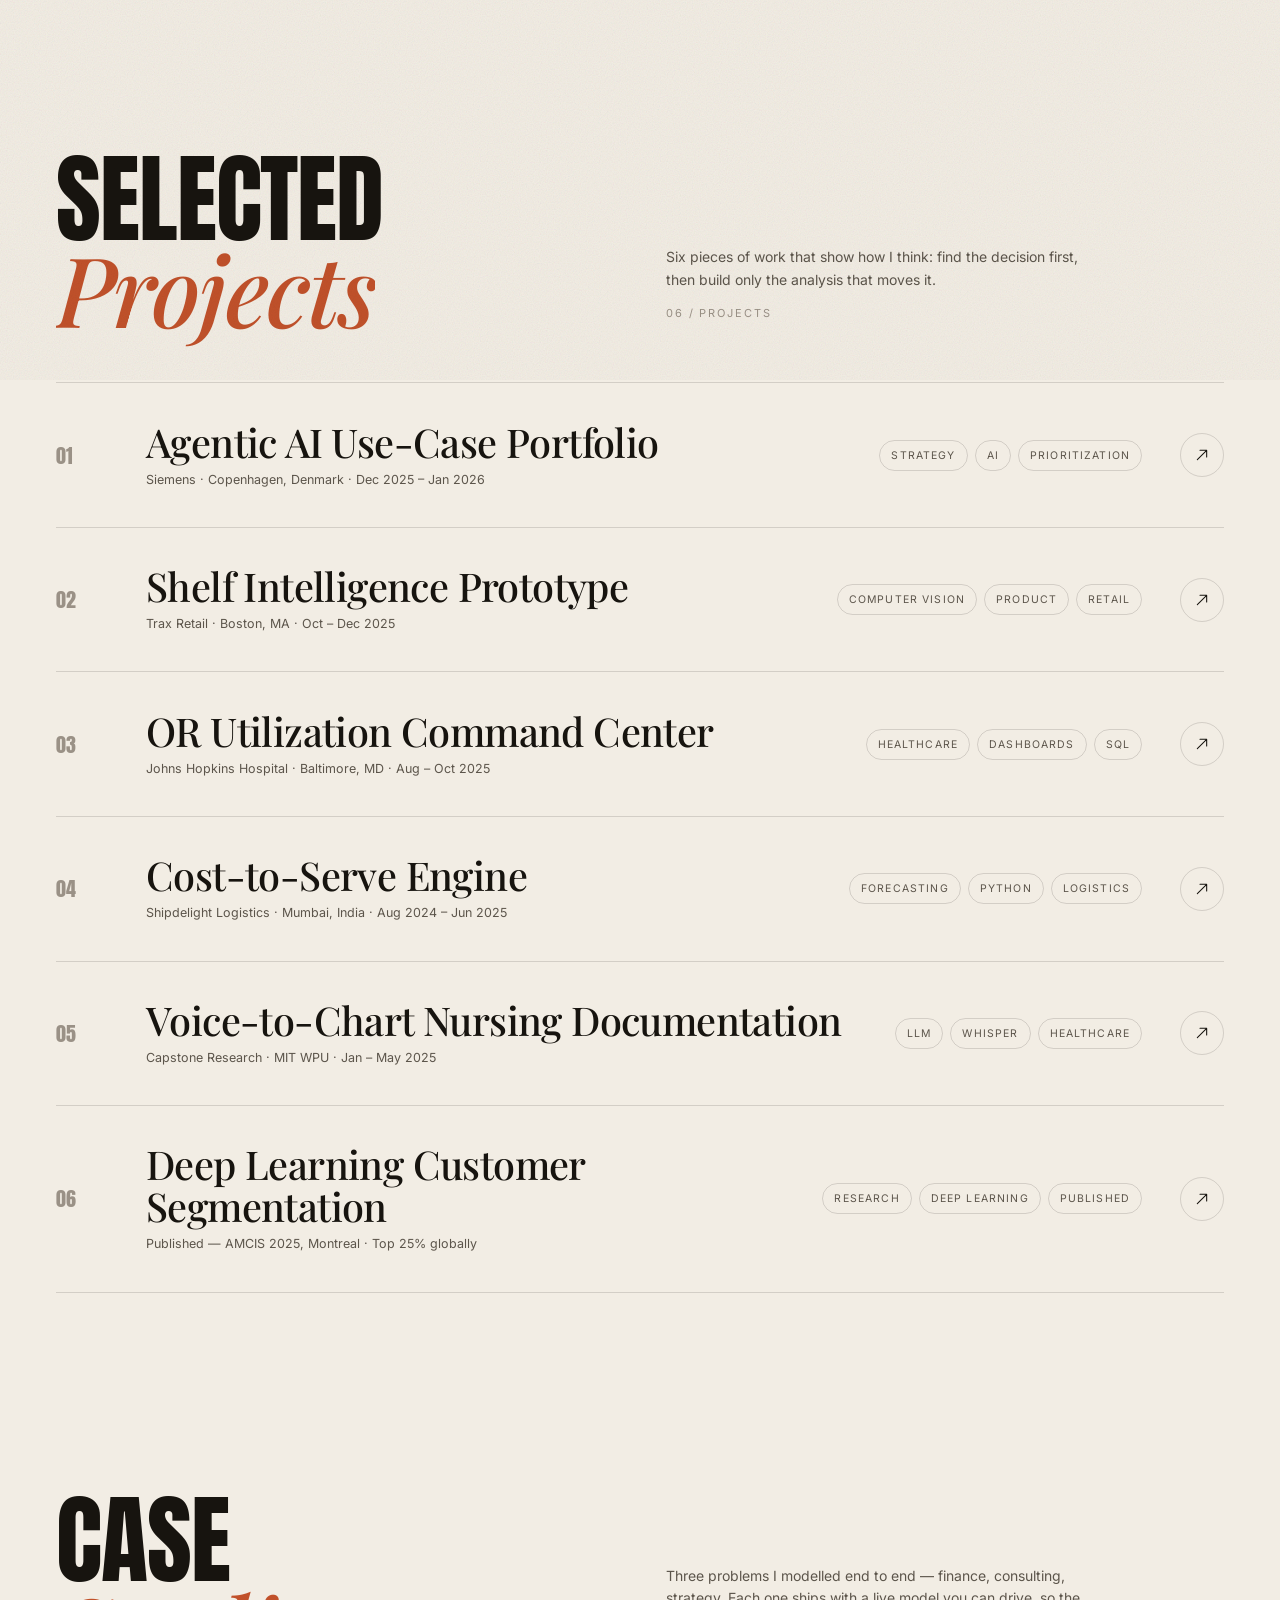
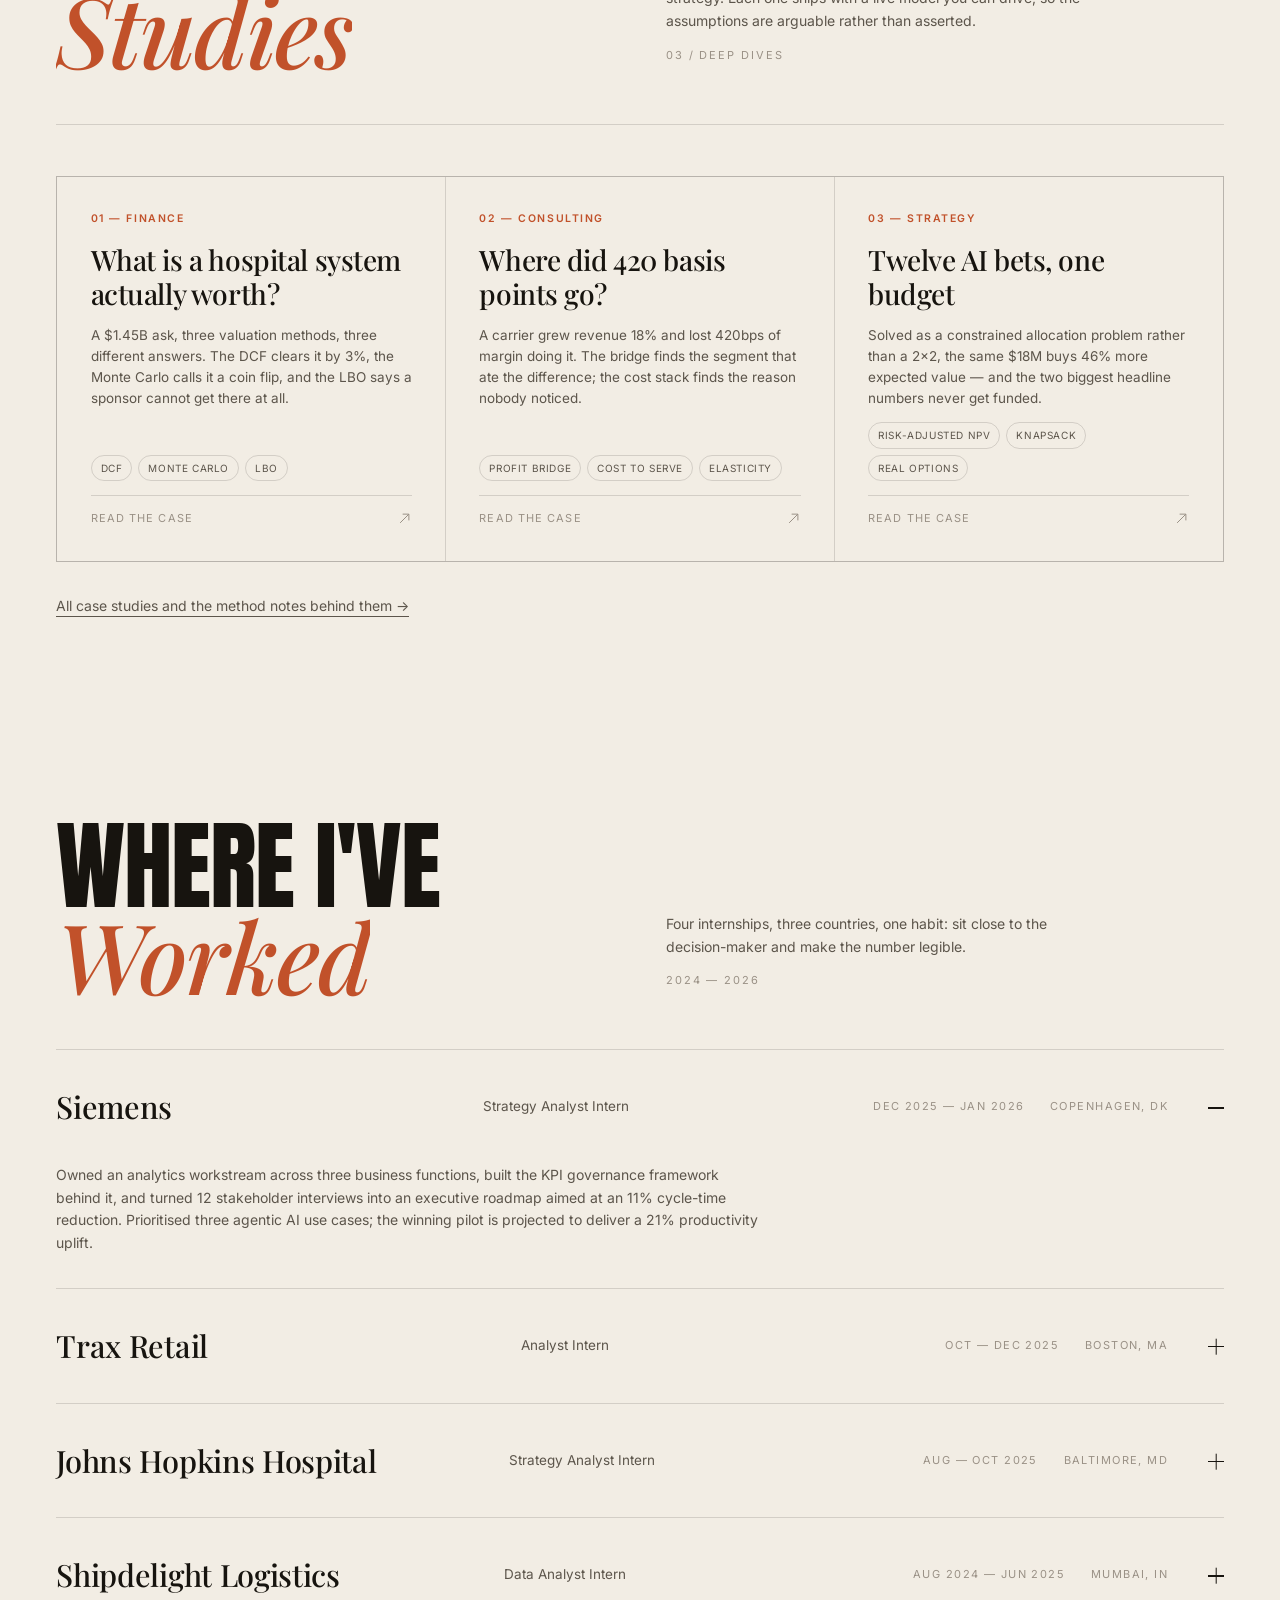
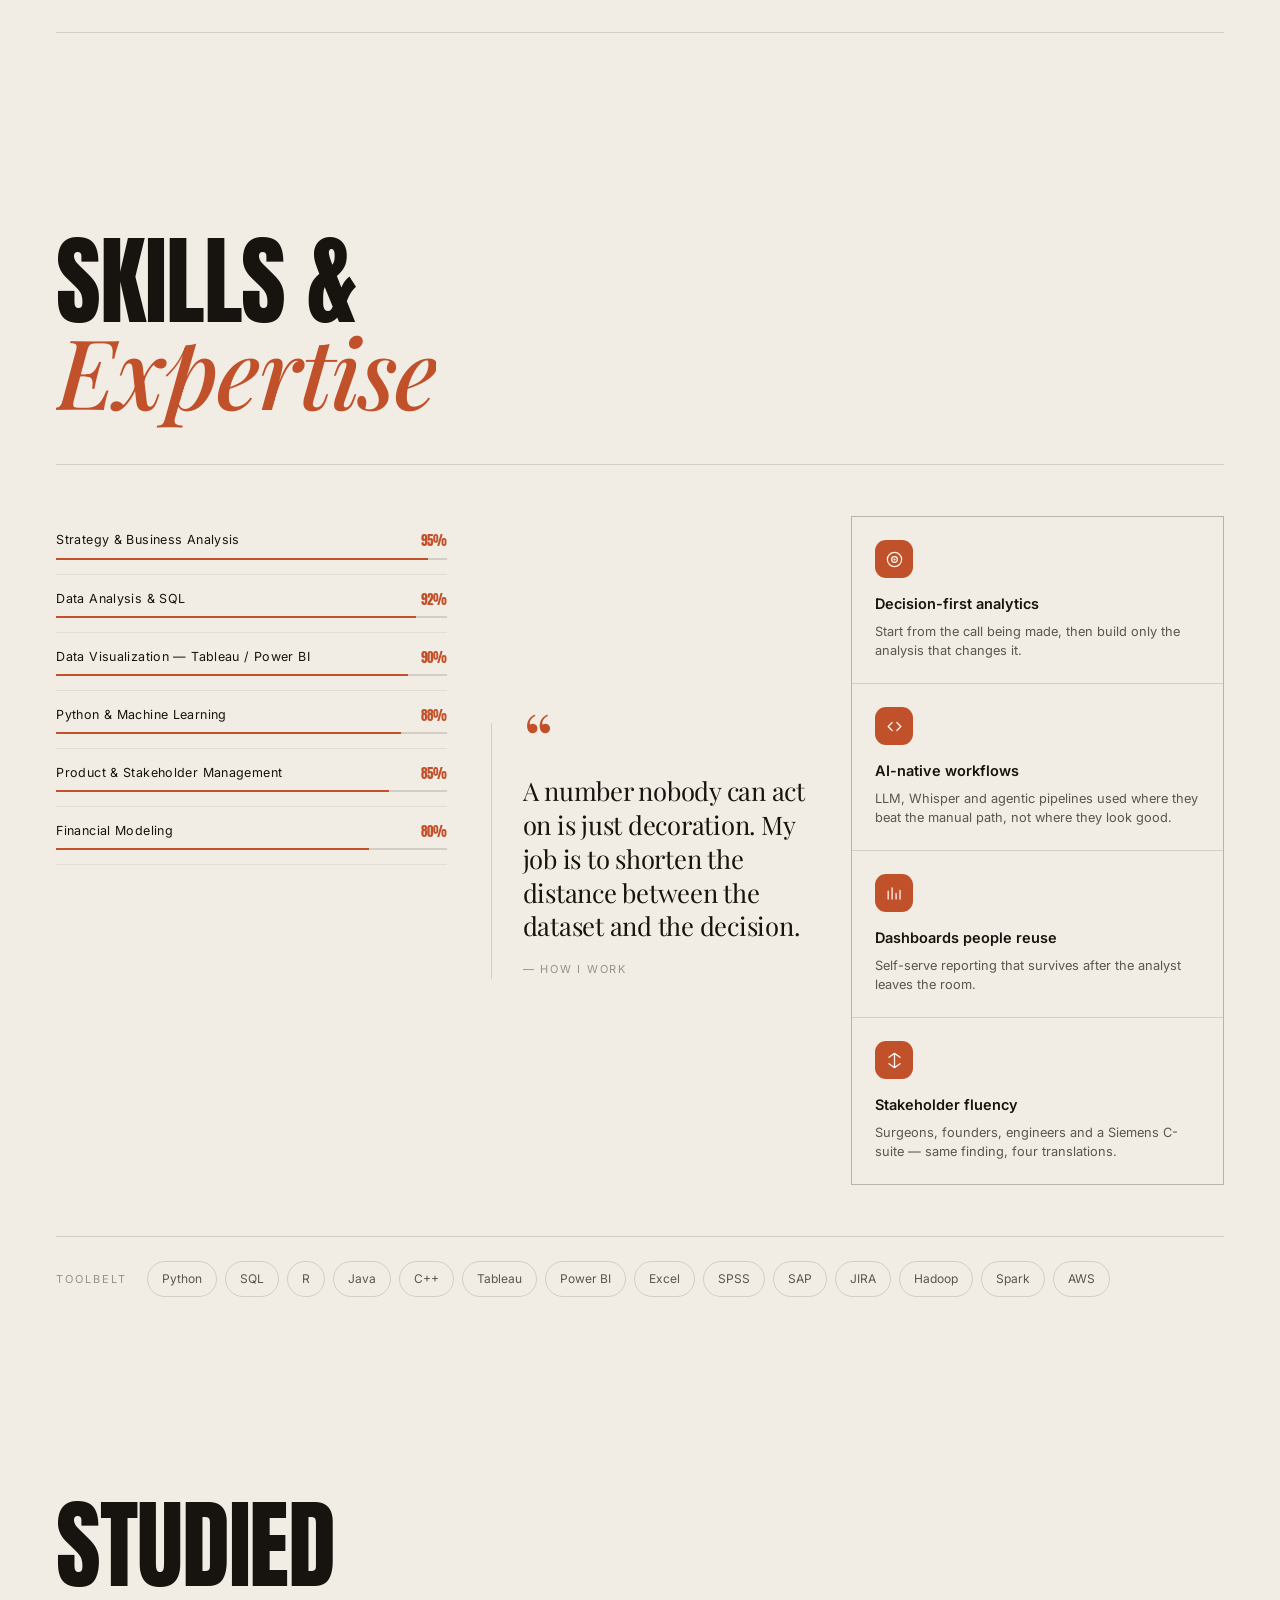
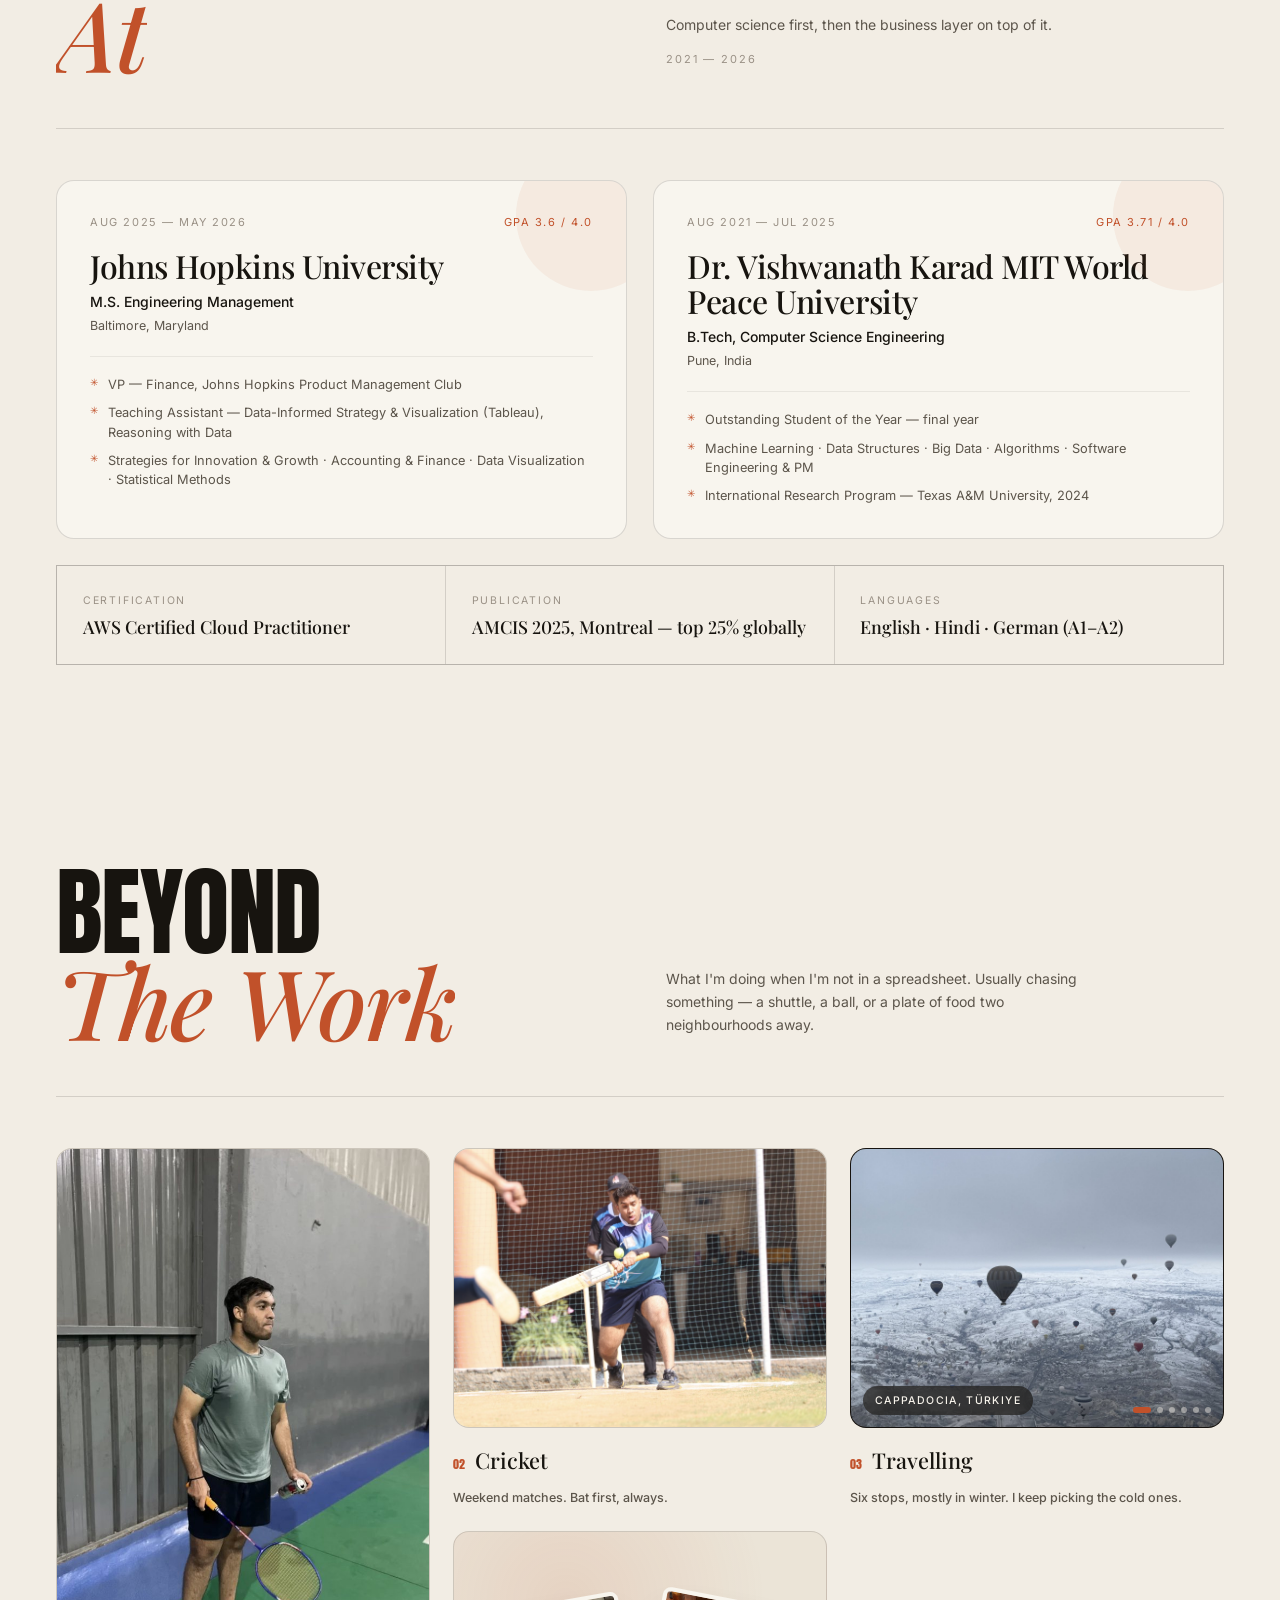
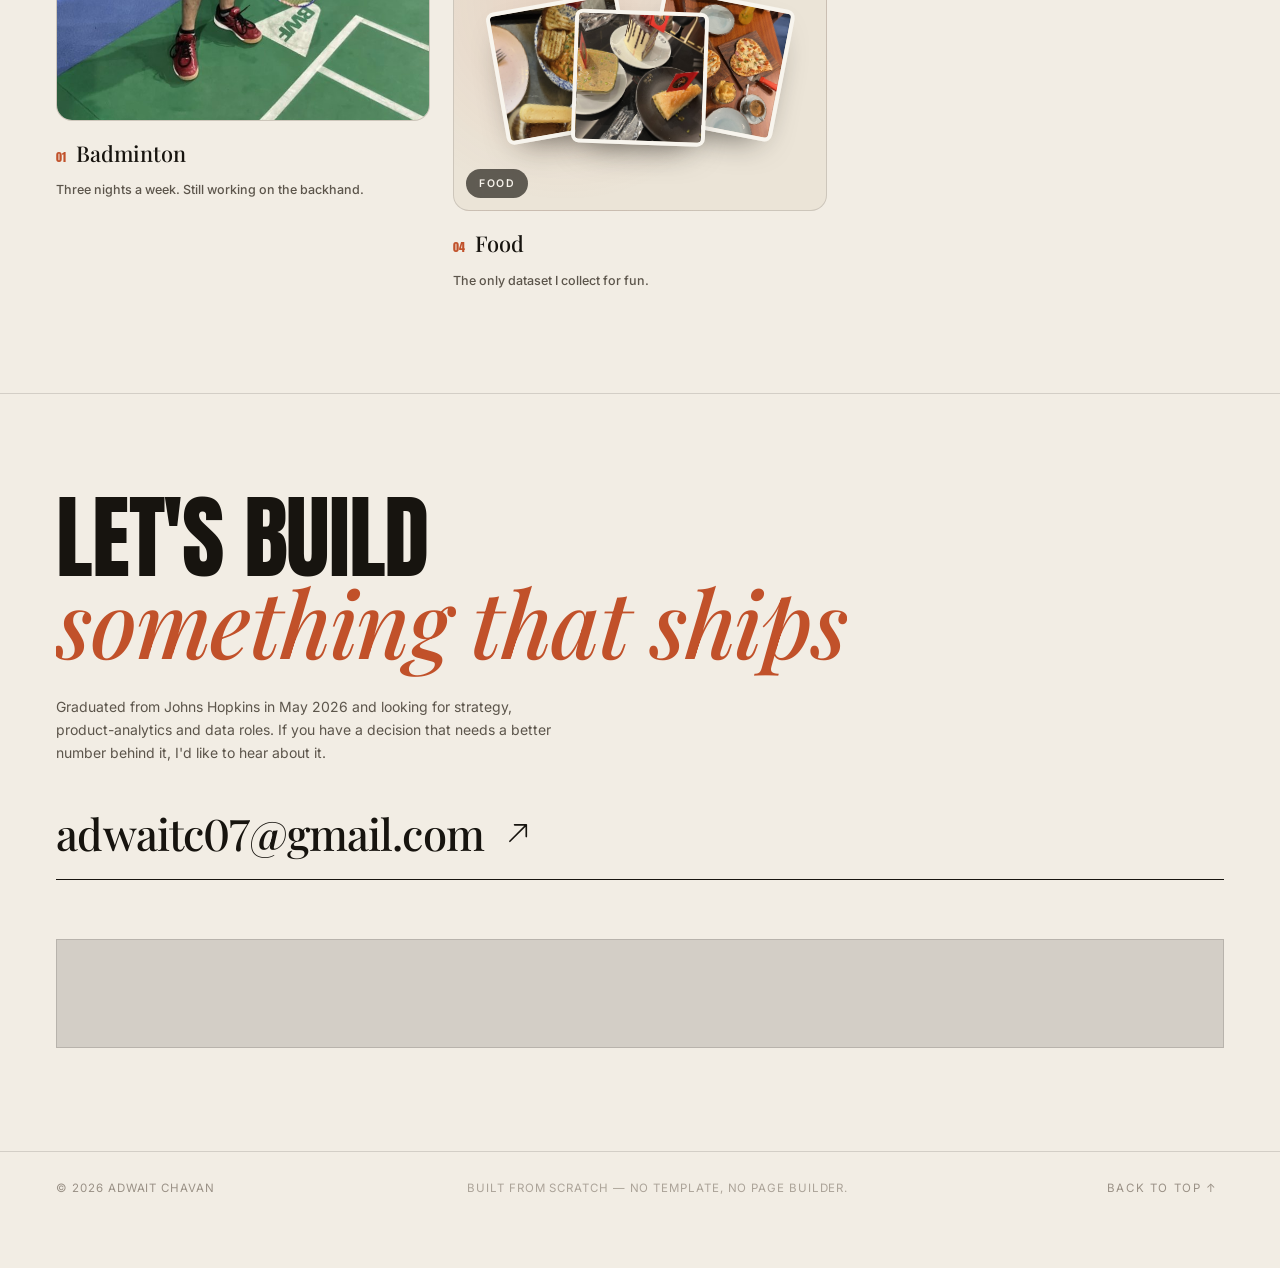
==== commit eb1d5a06: "Fix filled line paths and colliding series labels in the line chart Two bugs in the budget-sweep cha" ====
--- a/index.html
+++ b/index.html
@@ -20,8 +20,8 @@
 <link rel="preconnect" href="https://fonts.googleapis.com" />
 <link rel="preconnect" href="https://fonts.gstatic.com" crossorigin />
 <link href="https://fonts.googleapis.com/css2?family=Anton&family=Playfair+Display:ital,wght@0,400;0,500;0,600;0,700;1,400;1,500&family=Inter:wght@300;400;500;600&family=Mrs+Saint+Delafield&display=swap" rel="stylesheet" />
-<link rel="stylesheet" href="assets/css/style.css?v=20260921" />
-<link rel="stylesheet" href="assets/css/case.css?v=20260921" />
+<link rel="stylesheet" href="assets/css/style.css?v=20260921b" />
+<link rel="stylesheet" href="assets/css/case.css?v=20260921b" />
 </head>
 <body>
 
@@ -751,6 +751,6 @@
   </div>
 </div>
 
-<script src="assets/js/main.js?v=20260921"></script>
+<script src="assets/js/main.js?v=20260921b"></script>
 </body>
 </html>
--- a/assets/css/case.css
+++ b/assets/css/case.css
@@ -337,10 +337,15 @@
 
 .c-line{ fill:none; stroke-width:2; stroke-linejoin:round; stroke-linecap:round; }
 .c-line--dash{ stroke-dasharray:5 4; }
-.c-line--1,.c-dot--1{ stroke:var(--accent); fill:var(--accent); }
-.c-line--2,.c-dot--2{ stroke:var(--pos); fill:var(--pos); }
-.c-line--3,.c-dot--3{ stroke:var(--ink-faint); fill:var(--ink-faint); }
+/* Keep stroke and fill on separate selectors: a combined rule set fill on the
+   line path too, which painted the whole area under each series. */
+.c-line--1{ stroke:var(--accent); }
+.c-line--2{ stroke:var(--pos); }
+.c-line--3{ stroke:var(--ink-faint); }
 .c-dot{ stroke:none; }
+.c-dot--1{ fill:var(--accent); }
+.c-dot--2{ fill:var(--pos); }
+.c-dot--3{ fill:var(--ink-faint); }
 .c-serieslabel{ font:600 10.5px var(--f-body); }
 .c-serieslabel--1{ fill:var(--accent); } .c-serieslabel--2{ fill:var(--pos); } .c-serieslabel--3{ fill:var(--ink-faint); }
 
